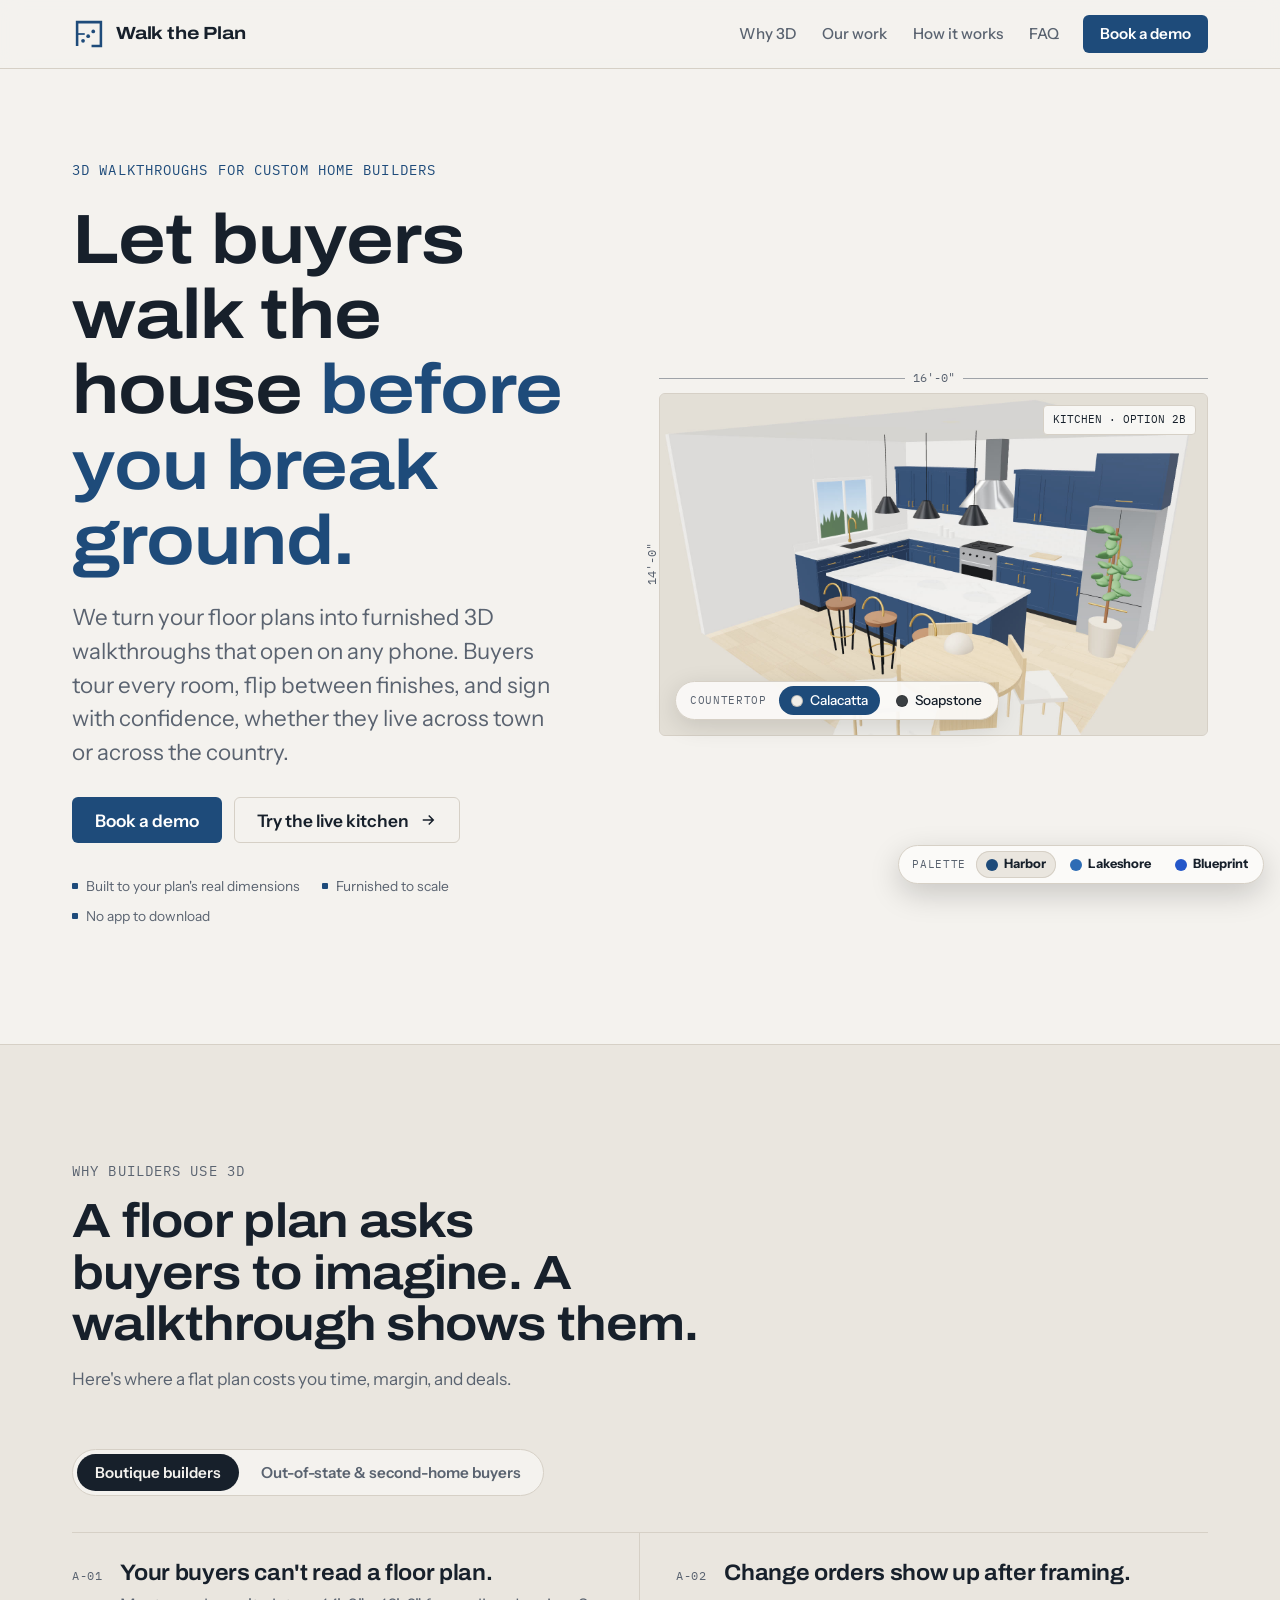
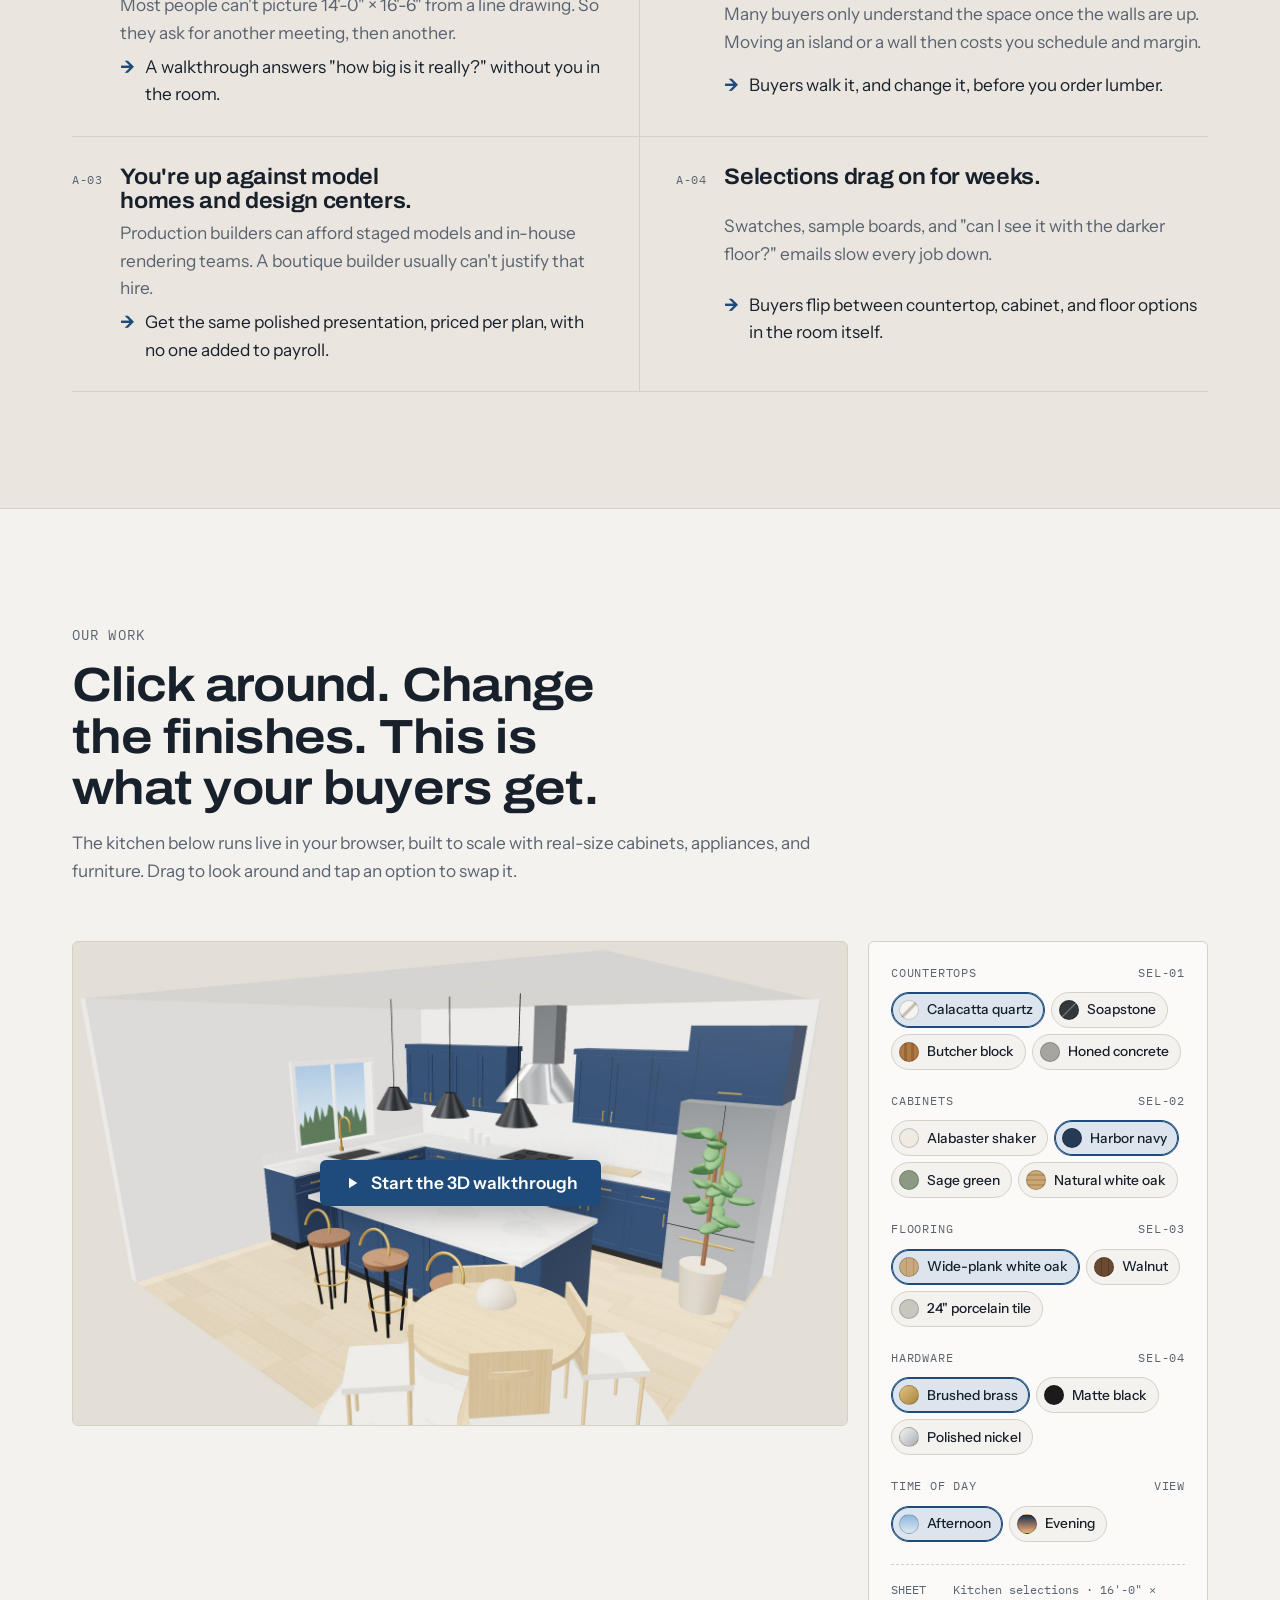
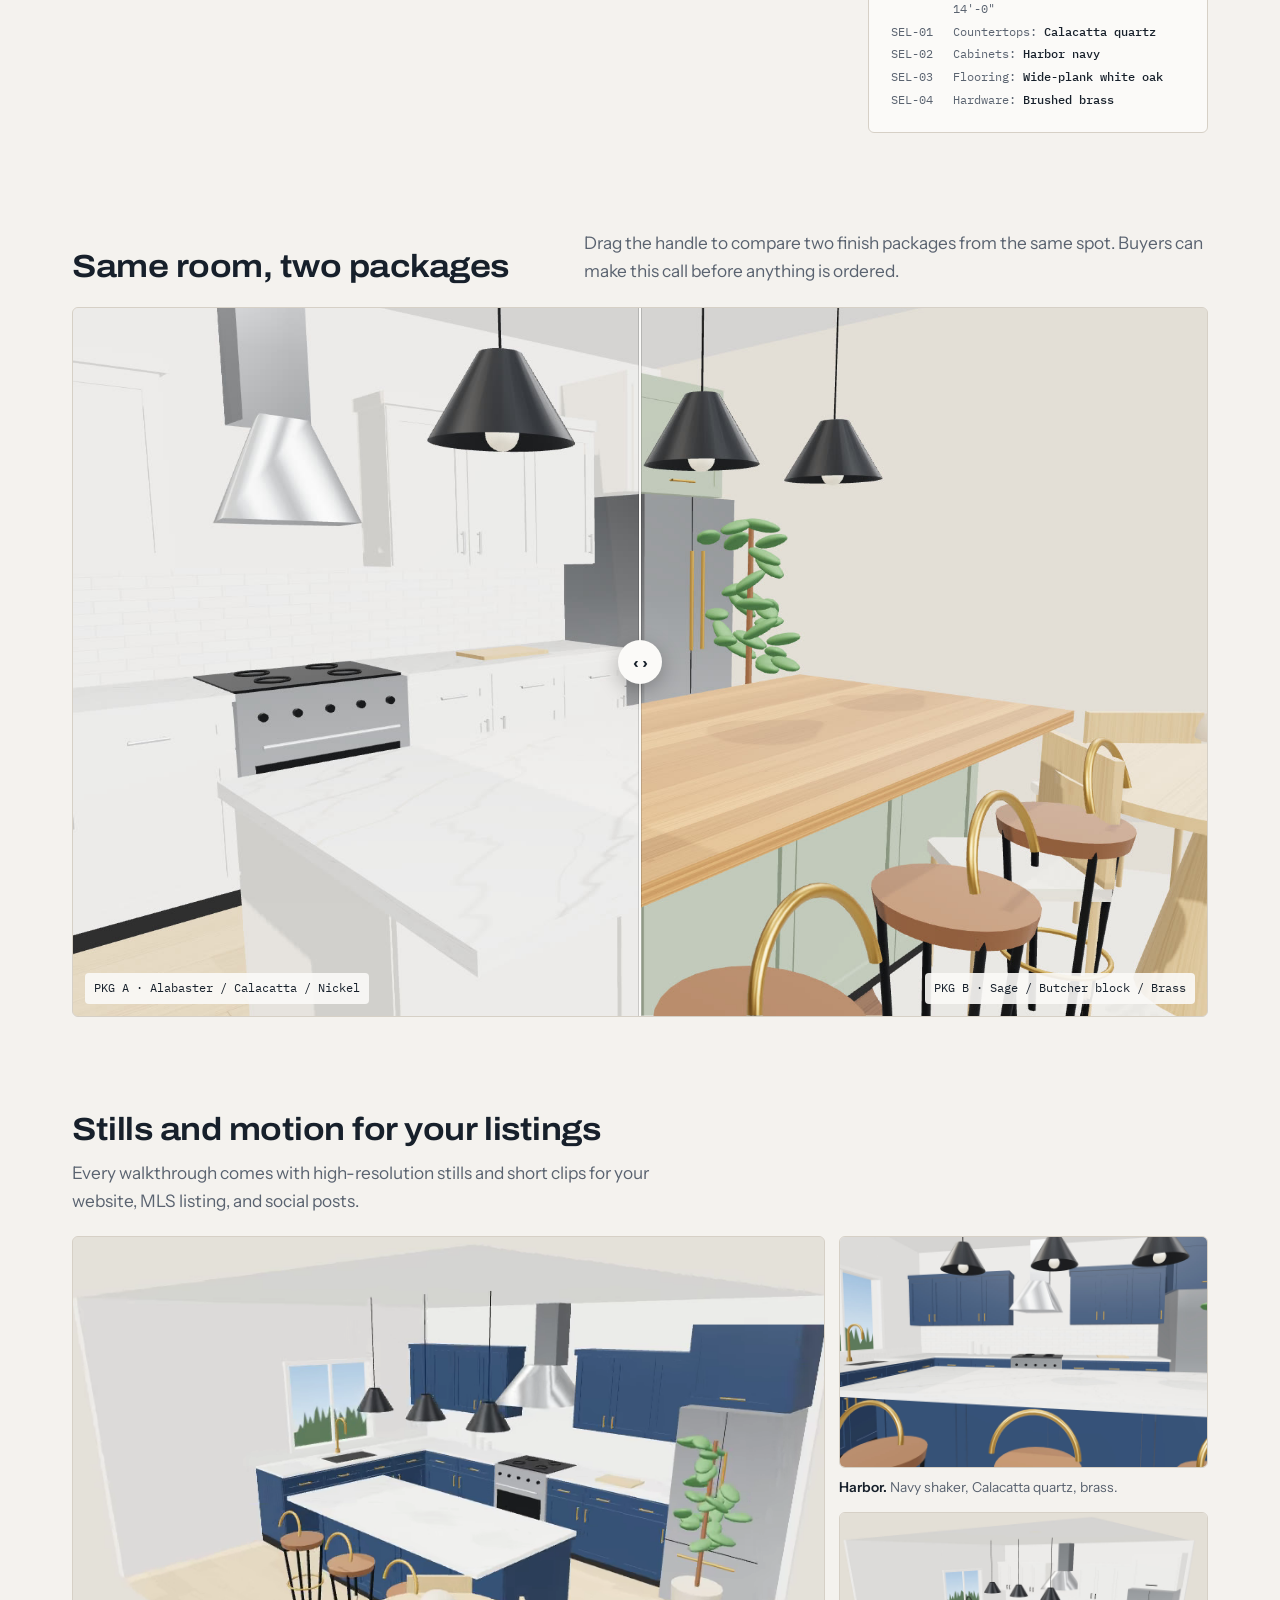
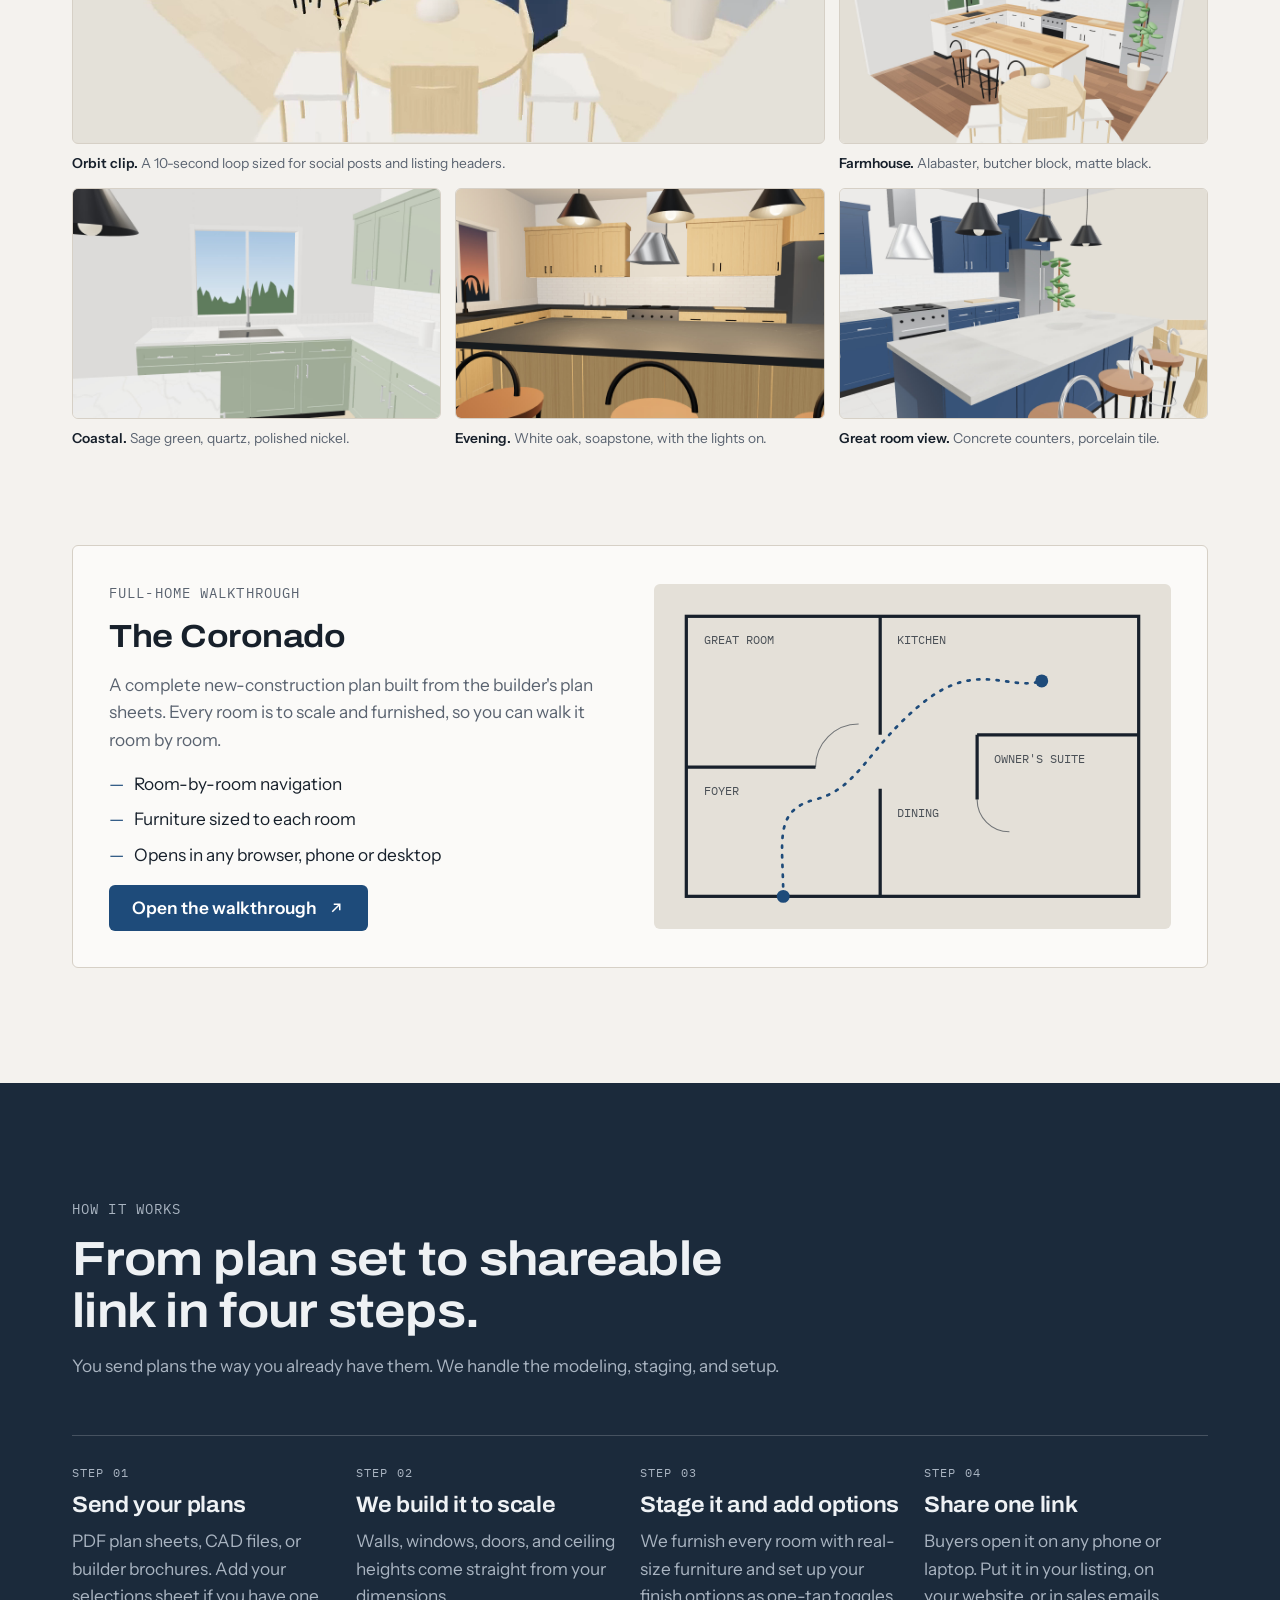
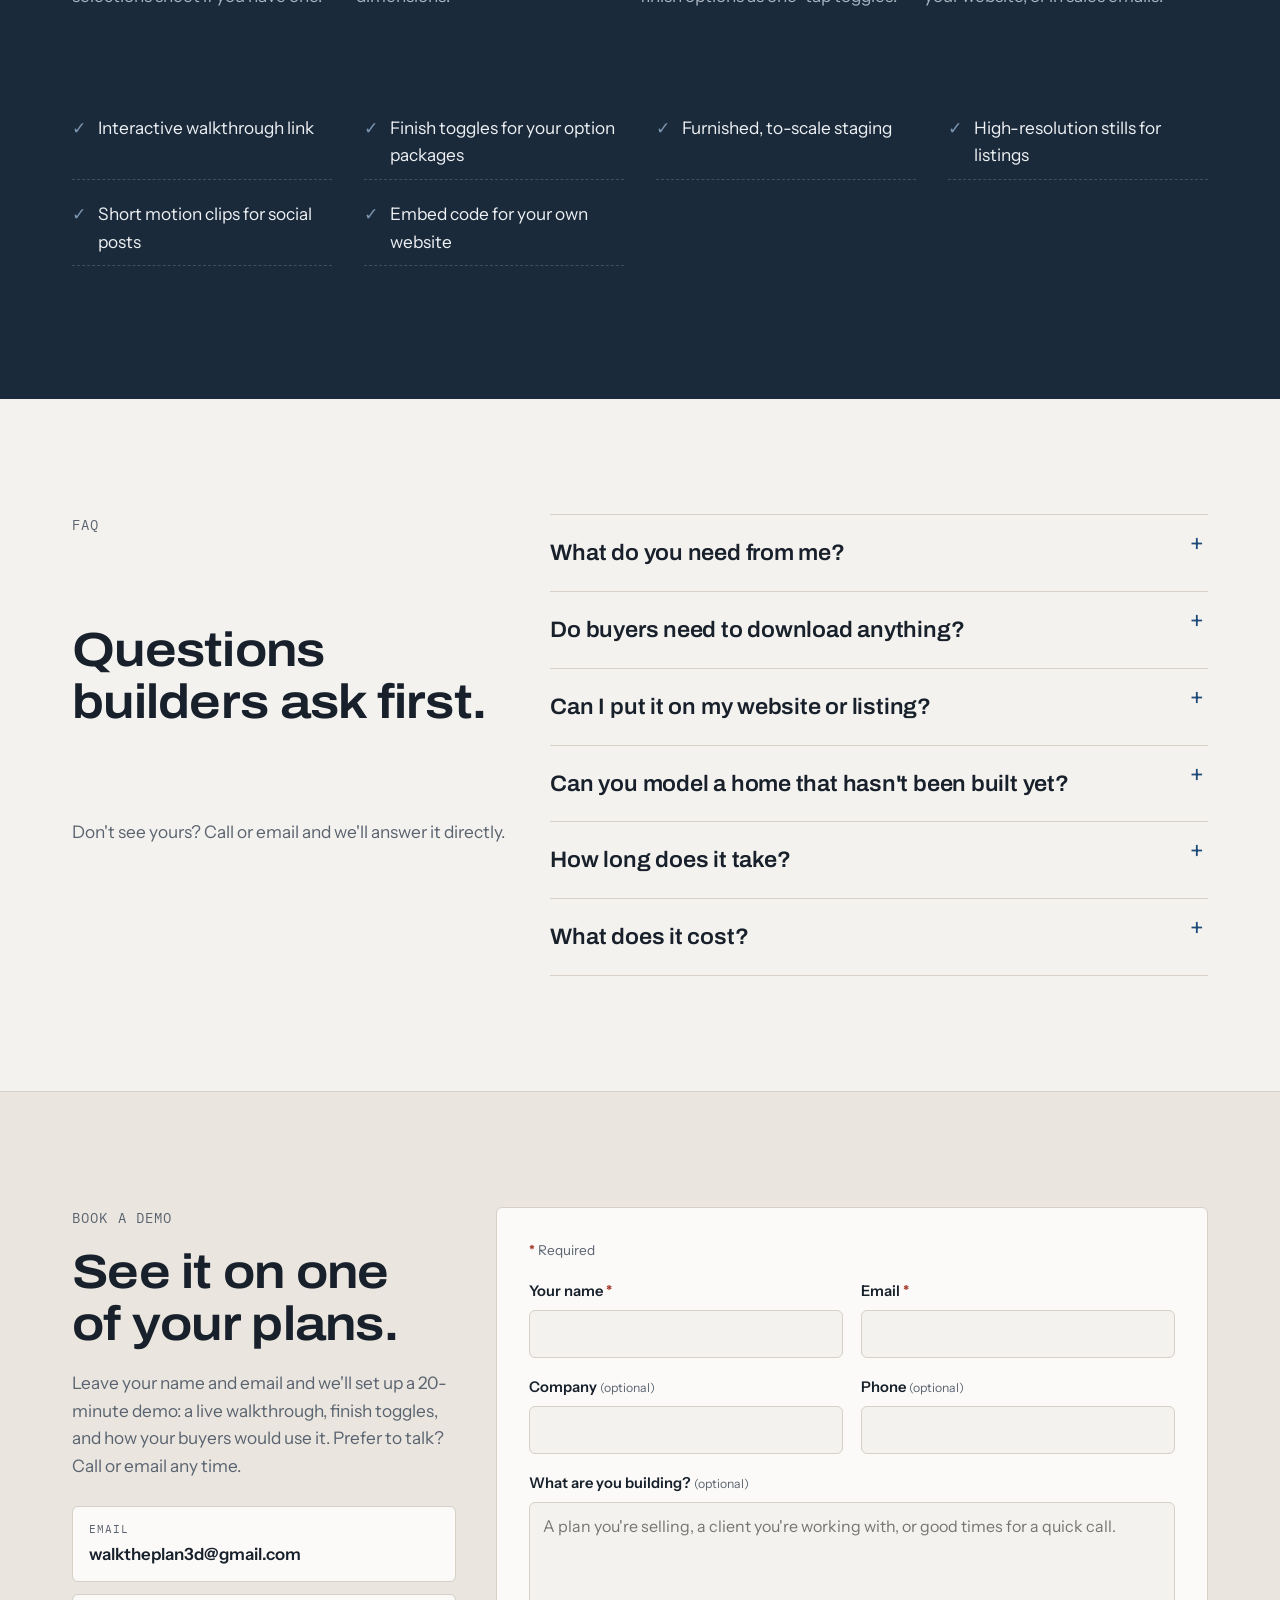
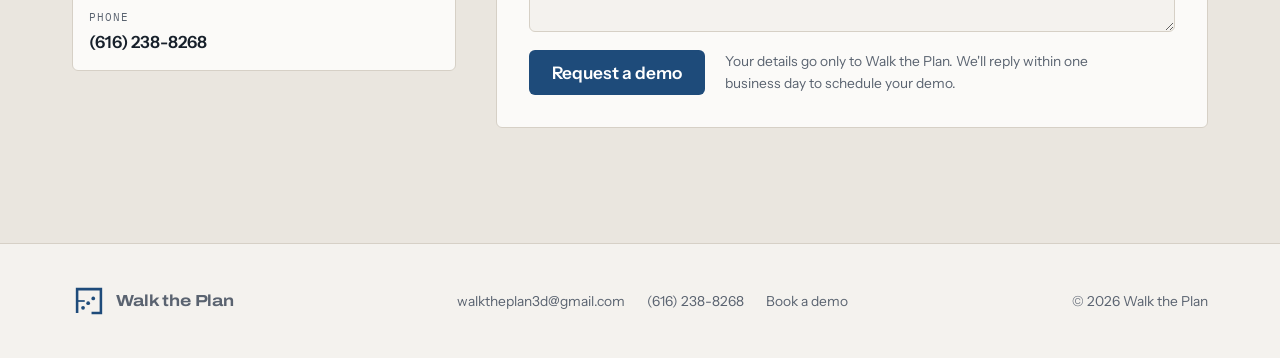
==== index.html @ d88e759b "Simplify demo form and explain activation errors Only name and email are required now, marked with a" ====
<!doctype html><html><head><meta charset=utf8><meta name=viewport content="width=device-width,initial-scale=1,viewport-fit=cover"><style>:root{color-scheme:light;box-sizing:border-box;padding-top:env(safe-area-inset-top,0px);padding-bottom:env(safe-area-inset-bottom,0px)}html{scroll-padding-top:env(safe-area-inset-top,0px)}body{margin:0;padding:0;font:14px -apple-system,BlinkMacSystemFont,sans-serif;background:#fff;color:#000}img{max-width:100%}[hidden]:not([hidden=until-found i]){display:none!important}</style></head><body>
<title>Walk the Plan</title>
<meta name="claude:viewport-fit-sides" content="cover">
<meta name="description" content="Walk the Plan builds furnished, interactive 3D walkthroughs from your floor plans, so buyers can tour the home and try finish options before you break ground.">
<meta property="og:title" content="Walk the Plan: 3D walkthroughs for custom home builders">
<meta property="og:description" content="Furnished, interactive 3D walkthroughs built from your plans. Buyers tour every room and flip between finishes from any phone.">
<meta property="og:image" content="img/hero-calacatta.jpg">
<link rel="icon" href="data:image/svg+xml,%3Csvg xmlns='http://www.w3.org/2000/svg' viewBox='0 0 40 40'%3E%3Crect width='40' height='40' rx='8' fill='%231e4b7a'/%3E%3Cpath d='M9 31V9h22v22H22' fill='none' stroke='white' stroke-width='3'/%3E%3Ccircle cx='15' cy='25' r='2' fill='white'/%3E%3Ccircle cx='21' cy='19' r='2' fill='white'/%3E%3C/svg%3E">
<link rel="preconnect" href="https://fonts.googleapis.com">
<link rel="preconnect" href="https://fonts.gstatic.com" crossorigin>
<link rel="stylesheet" href="https://fonts.googleapis.com/css2?family=Archivo:wdth,wght@62..125,400..800&family=IBM+Plex+Mono:wght@400;500&family=Instrument+Sans:wght@400;500;600&display=swap">
<link rel="stylesheet" href="styles.css">
<script type="importmap">{ "imports": { "three": "./vendor/three.module.min.js" } }</script>

<header class="site-header">
  <div class="wrap">
    <a class="brand" href="#top" aria-label="Walk the Plan home">
      <svg viewBox="0 0 40 40" aria-hidden="true"><path d="M6 34V6h28v28H23" fill="none" stroke="currentColor" stroke-width="3"/><path d="M6 20h9" stroke="currentColor" stroke-width="2"/><circle cx="13" cy="28" r="2.2" fill="currentColor"/><circle cx="19" cy="22.5" r="2.2" fill="currentColor"/><circle cx="25" cy="17" r="2.2" fill="currentColor"/></svg>
      <span>Walk the Plan</span>
    </a>
    <nav class="nav" aria-label="Main">
      <a href="#why">Why 3D</a>
      <a href="#work">Our work</a>
      <a href="#process">How it works</a>
      <a href="#faq">FAQ</a>
    </nav>
    <a class="btn btn-primary" href="#demo">Book a demo</a>
  </div>
</header>

<main id="top">

  <!-- Hero -->
  <section class="hero">
    <div class="wrap">
      <div class="hero-copy">
        <p class="eyebrow">3D walkthroughs for custom home builders</p>
        <h1>Let buyers walk the house <em>before you break ground.</em></h1>
        <p class="lede">We turn your floor plans into furnished 3D walkthroughs that open on any phone. Buyers tour every room, flip between finishes, and sign with confidence, whether they live across town or across the country.</p>
        <div class="hero-ctas">
          <a class="btn btn-primary" href="#demo">Book a demo</a>
          <a class="btn btn-ghost" href="#work">Try the live kitchen
            <svg viewBox="0 0 24 24" aria-hidden="true"><path d="M5 12h14M13 6l6 6-6 6" fill="none" stroke="currentColor" stroke-width="2"/></svg>
          </a>
        </div>
        <ul class="hero-facts">
          <li>Built to your plan's real dimensions</li>
          <li>Furnished to scale</li>
          <li>No app to download</li>
        </ul>
      </div>

      <div class="sheet" aria-label="Kitchen render with countertop options">
        <div class="dim dim-x">16'-0"</div>
        <div class="dim dim-y">14'-0"</div>
        <div class="sheet-img">
          <img src="img/hero-calacatta.jpg" alt="3D kitchen with navy shaker cabinets, white Calacatta quartz counters and brass hardware" data-swap="calacatta" width="1600" height="1000">
          <img src="img/hero-soapstone.jpg" alt="The same kitchen with dark soapstone counters" data-swap="soapstone" data-hidden="true" width="1600" height="1000" loading="lazy">
        </div>
        <span class="sheet-tag">KITCHEN · OPTION 2B</span>
        <div class="swap" role="group" aria-label="Countertop">
          <span>Countertop</span>
          <button type="button" data-swap-btn="calacatta" aria-pressed="true"><i style="background:#f1eee8"></i>Calacatta</button>
          <button type="button" data-swap-btn="soapstone" aria-pressed="false"><i style="background:#3a3f42"></i>Soapstone</button>
        </div>
      </div>
    </div>
  </section>

  <!-- Pain points -->
  <section class="pain section" id="why">
    <div class="wrap">
      <div class="section-head">
        <p class="eyebrow">Why builders use 3D</p>
        <h2>A floor plan asks buyers to imagine. A walkthrough shows them.</h2>
        <p>Here's where a flat plan costs you time, margin, and deals.</p>
      </div>

      <div class="tabs" role="tablist" aria-label="Who you build for">
        <button type="button" role="tab" id="tab-boutique" aria-controls="panel-boutique" aria-selected="true">Boutique builders</button>
        <button type="button" role="tab" id="tab-remote" aria-controls="panel-remote" aria-selected="false" tabindex="-1">Out-of-state &amp; second-home buyers</button>
      </div>

      <div class="pain-grid" role="tabpanel" id="panel-boutique" aria-labelledby="tab-boutique">
        <article class="pain-item">
          <span class="tag">A-01</span>
          <h3>Your buyers can't read a floor plan.</h3>
          <p>Most people can't picture 14'-0" × 16'-6" from a line drawing. So they ask for another meeting, then another.</p>
          <p class="fix">A walkthrough answers "how big is it really?" without you in the room.</p>
        </article>
        <article class="pain-item">
          <span class="tag">A-02</span>
          <h3>Change orders show up after framing.</h3>
          <p>Many buyers only understand the space once the walls are up. Moving an island or a wall then costs you schedule and margin.</p>
          <p class="fix">Buyers walk it, and change it, before you order lumber.</p>
        </article>
        <article class="pain-item">
          <span class="tag">A-03</span>
          <h3>You're up against model homes and design centers.</h3>
          <p>Production builders can afford staged models and in-house rendering teams. A boutique builder usually can't justify that hire.</p>
          <p class="fix">Get the same polished presentation, priced per plan, with no one added to payroll.</p>
        </article>
        <article class="pain-item">
          <span class="tag">A-04</span>
          <h3>Selections drag on for weeks.</h3>
          <p>Swatches, sample boards, and "can I see it with the darker floor?" emails slow every job down.</p>
          <p class="fix">Buyers flip between countertop, cabinet, and floor options in the room itself.</p>
        </article>
      </div>

      <div class="pain-grid" role="tabpanel" id="panel-remote" aria-labelledby="tab-remote" hidden>
        <article class="pain-item">
          <span class="tag">B-01</span>
          <h3>Your buyer lives 900 miles away.</h3>
          <p>They can't drive past the lot on a Saturday or sit down with your designer.</p>
          <p class="fix">Send one link. They tour the home from their couch, on any device.</p>
        </article>
        <article class="pain-item">
          <span class="tag">B-02</span>
          <h3>Decisions happen over email and PDFs.</h3>
          <p>A product photo can't show how a dark counter reads next to navy cabinets in afternoon light.</p>
          <p class="fix">They see each combination in the actual room before they commit.</p>
        </article>
        <article class="pain-item">
          <span class="tag">B-03</span>
          <h3>Long-distance buyers hesitate to sign.</h3>
          <p>Signing for a house you've never stood in is a big ask, especially for a second home.</p>
          <p class="fix">A furnished walkthrough is the next best thing to standing in it.</p>
        </article>
        <article class="pain-item">
          <span class="tag">B-04</span>
          <h3>Every meeting is a screen share.</h3>
          <p>Talking someone through a plan over video is slow for both of you, and they forget half of it.</p>
          <p class="fix">They explore on their own time and come to the call with real questions.</p>
        </article>
      </div>
    </div>
  </section>

  <!-- Work -->
  <section class="section" id="work">
    <div class="wrap">
      <div class="section-head">
        <p class="eyebrow">Our work</p>
        <h2>Click around. Change the finishes. This is what your buyers get.</h2>
        <p>The kitchen below runs live in your browser, built to scale with real-size cabinets, appliances, and furniture. Drag to look around and tap an option to swap it.</p>
      </div>

      <div class="studio">
        <div class="stage" id="stage">
          <canvas id="kitchen" aria-label="Interactive 3D kitchen. Drag to orbit, scroll or pinch to zoom."></canvas>
          <div class="stage-poster" id="stage-poster" style="background-image:url('img/hero-calacatta.jpg')">
            <button class="btn btn-primary" type="button" id="stage-start">
              <svg viewBox="0 0 24 24" aria-hidden="true"><path d="M8 5l11 7-11 7z" fill="currentColor"/></svg>
              Start the 3D walkthrough
            </button>
          </div>
          <div class="views" id="views" hidden></div>
          <p class="hint" id="hint" hidden>Drag to look · Scroll or pinch to zoom · Right-drag to move</p>
        </div>

        <div class="panel" id="panel">
          <!-- option groups are rendered from js/main.js -->
          <div class="selsheet" id="selsheet" aria-live="polite"></div>
        </div>
      </div>

      <div class="subhead">
        <h3>Same room, two packages</h3>
        <p>Drag the handle to compare two finish packages from the same spot. Buyers can make this call before anything is ordered.</p>
      </div>
      <div class="compare" id="compare">
        <img src="img/compare-a.jpg" alt="Kitchen in Package A: alabaster shaker cabinets, Calacatta quartz, polished nickel, white oak floor" width="1600" height="1000" loading="lazy">
        <img class="after" src="img/compare-b.jpg" alt="Kitchen in Package B: sage cabinets, butcher block counters, brushed brass, walnut floor" width="1600" height="1000" loading="lazy">
        <div class="handle" aria-hidden="true"></div>
        <span class="label l">PKG A · Alabaster / Calacatta / Nickel</span>
        <span class="label r">PKG B · Sage / Butcher block / Brass</span>
        <input type="range" min="0" max="100" value="50" id="compare-range" aria-label="Compare Package A and Package B">
      </div>

      <div class="subhead">
        <h3>Stills and motion for your listings</h3>
        <p>Every walkthrough comes with high-resolution stills and short clips for your website, MLS listing, and social posts.</p>
      </div>
      <div class="gallery">
        <figure class="wide">
          <div class="clip">
            <video autoplay muted loop playsinline preload="metadata" poster="img/orbit-poster.jpg" aria-label="Looping orbit around the furnished kitchen">
              <source src="img/orbit.webm" type="video/webm">
              <source src="img/orbit.mp4" type="video/mp4">
            </video>
          </div>
          <figcaption><b>Orbit clip.</b> A 10-second loop sized for social posts and listing headers.</figcaption>
        </figure>
        <figure>
          <button type="button" data-full="img/still-harbor.jpg"><img src="img/still-harbor.jpg" alt="Seated view at the island with navy cabinets and quartz counters" width="1600" height="1000" loading="lazy"></button>
          <figcaption><b>Harbor.</b> Navy shaker, Calacatta quartz, brass.</figcaption>
        </figure>
        <figure>
          <button type="button" data-full="img/still-farmhouse.jpg"><img src="img/still-farmhouse.jpg" alt="Kitchen with white cabinets, butcher block counters and matte black hardware" width="1600" height="1000" loading="lazy"></button>
          <figcaption><b>Farmhouse.</b> Alabaster, butcher block, matte black.</figcaption>
        </figure>
        <figure>
          <button type="button" data-full="img/still-coastal.jpg"><img src="img/still-coastal.jpg" alt="Sink view with sage cabinets and polished nickel faucet" width="1600" height="1000" loading="lazy"></button>
          <figcaption><b>Coastal.</b> Sage green, quartz, polished nickel.</figcaption>
        </figure>
        <figure>
          <button type="button" data-full="img/still-evening.jpg"><img src="img/still-evening.jpg" alt="Kitchen in the evening with pendants and under-cabinet lights on" width="1600" height="1000" loading="lazy"></button>
          <figcaption><b>Evening.</b> White oak, soapstone, with the lights on.</figcaption>
        </figure>
        <figure>
          <button type="button" data-full="img/still-dining.jpg"><img src="img/still-dining.jpg" alt="Great room view toward the island and refrigerator wall" width="1600" height="1000" loading="lazy"></button>
          <figcaption><b>Great room view.</b> Concrete counters, porcelain tile.</figcaption>
        </figure>
      </div>

      <article class="feature">
        <div class="feature-copy">
          <p class="eyebrow">Full-home walkthrough</p>
          <h3>The Coronado</h3>
          <p>A complete new-construction plan built from the builder's plan sheets. Every room is to scale and furnished, so you can walk it room by room.</p>
          <ul>
            <li>Room-by-room navigation</li>
            <li>Furniture sized to each room</li>
            <li>Opens in any browser, phone or desktop</li>
          </ul>
          <div><a class="btn btn-primary" href="https://coronado-yorkshire.vercel.app" target="_blank" rel="noopener">Open the walkthrough
            <svg viewBox="0 0 24 24" aria-hidden="true"><path d="M7 17L17 7M9 7h8v8" fill="none" stroke="currentColor" stroke-width="2"/></svg></a></div>
        </div>
        <svg class="plan-art" viewBox="0 0 480 320" role="img" aria-label="Simplified floor plan with a dotted walking path from the entry through the great room to the kitchen">
          <rect class="room" x="30" y="30" width="420" height="260"/>
          <path class="room" d="M210 30v110M30 170h120M210 190v100M300 140h150M300 140v60"/>
          <path class="thin" d="M150 170a40 40 0 0 1 40 -40M300 200a30 30 0 0 0 30 30"/>
          <text class="lbl" x="46" y="56">GREAT ROOM</text>
          <text class="lbl" x="226" y="56">KITCHEN</text>
          <text class="lbl" x="316" y="166">OWNER'S SUITE</text>
          <text class="lbl" x="46" y="196">FOYER</text>
          <text class="lbl" x="226" y="216">DINING</text>
          <path class="path" d="M120 290 C120 240 110 210 150 200 S200 150 250 110 S330 100 360 90"/>
          <circle class="step" cx="120" cy="290" r="6"/>
          <circle class="step" cx="360" cy="90" r="6"/>
        </svg>
      </article>
    </div>
  </section>

  <!-- Process -->
  <section class="band section" id="process">
    <div class="wrap">
      <div class="section-head">
        <p class="eyebrow">How it works</p>
        <h2>From plan set to shareable link in four steps.</h2>
        <p>You send plans the way you already have them. We handle the modeling, staging, and setup.</p>
      </div>
      <ol class="steps">
        <li>
          <h3>Send your plans</h3>
          <p>PDF plan sheets, CAD files, or builder brochures. Add your selections sheet if you have one.</p>
        </li>
        <li>
          <h3>We build it to scale</h3>
          <p>Walls, windows, doors, and ceiling heights come straight from your dimensions.</p>
        </li>
        <li>
          <h3>Stage it and add options</h3>
          <p>We furnish every room with real-size furniture and set up your finish options as one-tap toggles.</p>
        </li>
        <li>
          <h3>Share one link</h3>
          <p>Buyers open it on any phone or laptop. Put it in your listing, on your website, or in sales emails.</p>
        </li>
      </ol>
      <ul class="included" aria-label="What's included">
        <li>Interactive walkthrough link</li>
        <li>Finish toggles for your option packages</li>
        <li>Furnished, to-scale staging</li>
        <li>High-resolution stills for listings</li>
        <li>Short motion clips for social posts</li>
        <li>Embed code for your own website</li>
      </ul>
    </div>
  </section>

  <!-- FAQ -->
  <section class="section faq" id="faq">
    <div class="wrap faq-grid">
      <div class="section-head">
        <p class="eyebrow">FAQ</p>
        <h2>Questions builders ask first.</h2>
        <p>Don't see yours? Call or email and we'll answer it directly.</p>
      </div>
      <div>
        <details>
          <summary>What do you need from me?</summary>
          <p>Your floor plans and elevations, as PDF or CAD. If you offer finish packages, send the selections sheet too and we'll set those up as toggles.</p>
        </details>
        <details>
          <summary>Do buyers need to download anything?</summary>
          <p>No. The walkthrough opens in a web browser on a phone, tablet, or computer. Buyers tap a link and start walking.</p>
        </details>
        <details>
          <summary>Can I put it on my website or listing?</summary>
          <p>Yes. You get a link you can share anywhere, plus embed code to place the walkthrough directly on your own site.</p>
        </details>
        <details>
          <summary>Can you model a home that hasn't been built yet?</summary>
          <p>Yes, that's what it's for. If you have a plan set, we can build the walkthrough.</p>
        </details>
        <details>
          <summary>How long does it take?</summary>
          <p>It depends on the size of the plan, how many rooms you want furnished, and how many finish options you offer. We'll give you a delivery date once we've seen your plan.</p>
        </details>
        <details>
          <summary>What does it cost?</summary>
          <p>Pricing depends on square footage, furnishing, and the number of finish options. Book a demo and we'll walk you through a sample home, then price your plan.</p>
        </details>
      </div>
    </div>
  </section>

  <!-- Demo request -->
  <section class="quote section" id="demo">
    <div class="wrap quote-grid">
      <div class="contact">
        <p class="eyebrow">Book a demo</p>
        <h2>See it on one of your plans.</h2>
        <p>Leave your name and email and we'll set up a 20-minute demo: a live walkthrough, finish toggles, and how your buyers would use it. Prefer to talk? Call or email any time.</p>
        <div class="contact-lines">
          <div class="contact-line"><span>Email</span><a href="mailto:walktheplan3d@gmail.com">walktheplan3d@gmail.com</a></div>
          <div class="contact-line"><span>Phone</span><a href="tel:+16162388268">(616) 238-8268</a></div>
        </div>
      </div>

      <form class="qform" id="quote-form" novalidate>
        <p class="req-note full"><span class="req" aria-hidden="true">*</span> Required</p>
        <div class="field">
          <label for="f-name">Your name <span class="req" aria-hidden="true">*</span></label>
          <input id="f-name" name="name" autocomplete="name" required>
        </div>
        <div class="field">
          <label for="f-email">Email <span class="req" aria-hidden="true">*</span></label>
          <input id="f-email" name="email" type="email" autocomplete="email" required>
        </div>
        <div class="field">
          <label for="f-company">Company <small>(optional)</small></label>
          <input id="f-company" name="company" autocomplete="organization">
        </div>
        <div class="field">
          <label for="f-phone">Phone <small>(optional)</small></label>
          <input id="f-phone" name="phone" type="tel" autocomplete="tel">
        </div>
        <div class="field full">
          <label for="f-message">What are you building? <small>(optional)</small></label>
          <textarea id="f-message" name="message" placeholder="A plan you're selling, a client you're working with, or good times for a quick call."></textarea>
        </div>
        <div class="hp" aria-hidden="true">
          <label for="f-hp">Leave this empty</label>
          <input id="f-hp" name="_honey" tabindex="-1" autocomplete="off">
        </div>
        <div class="status" id="form-status" role="status" hidden></div>
        <div class="form-foot">
          <button class="btn btn-primary" type="submit" id="f-submit">Request a demo</button>
          <p>Your details go only to Walk the Plan. We'll reply within one business day to schedule your demo.</p>
        </div>
      </form>
    </div>
  </section>
</main>

<footer class="site-footer">
  <div class="wrap">
    <a class="brand" href="#top">
      <svg viewBox="0 0 40 40" aria-hidden="true"><path d="M6 34V6h28v28H23" fill="none" stroke="currentColor" stroke-width="3"/><path d="M6 20h9" stroke="currentColor" stroke-width="2"/><circle cx="13" cy="28" r="2.2" fill="currentColor"/><circle cx="19" cy="22.5" r="2.2" fill="currentColor"/><circle cx="25" cy="17" r="2.2" fill="currentColor"/></svg>
      <span>Walk the Plan</span>
    </a>
    <nav aria-label="Footer">
      <a href="mailto:walktheplan3d@gmail.com">walktheplan3d@gmail.com</a>
      <a href="tel:+16162388268">(616) 238-8268</a>
      <a href="#demo">Book a demo</a>
    </nav>
    <p>© <span id="year">2026</span> Walk the Plan</p>
  </div>
</footer>

<dialog class="lightbox" id="lightbox">
  <form method="dialog"><button aria-label="Close">×</button></form>
  <img alt="">
</dialog>

<!-- Palette preview: lets you compare color directions. Delete this block (and the .palette CSS) once you pick one. -->
<div class="palette" id="palette" role="group" aria-label="Color palette preview">
  <span>Palette</span>
  <button type="button" data-palette="harbor"><i style="background:#1e4b7a"></i><b>Harbor</b></button>
  <button type="button" data-palette="lakeshore"><i style="background:#2d6cb5"></i><b>Lakeshore</b></button>
  <button type="button" data-palette="blueprint"><i style="background:#2456c9"></i><b>Blueprint</b></button>
</div>

<script type="module" src="js/main.js"></script>

</body></html>
---- styles.css ----
/* Walk the Plan
   Layout: architectural sheet. Wide, quiet neutral pages with one blue accent,
   mono dimension strings and plan callouts as the recurring detail, and one dark
   "drawing set" band for the process. Three candidate palettes share one token
   set: harbor (default), lakeshore, blueprint. */

:root {
  --bg: #f4f2ee;
  --surface: #eae6df;
  --raised: #fbfaf8;
  --ink: #17202b;
  --muted: #5a6370;
  --line: #d6d0c6;
  --accent: #1e4b7a;
  --accent-ink: #ffffff;
  --accent-soft: #dce5ee;
  --band: #1b2a3b;
  --band-ink: #eef1f4;
  --band-muted: #a9b4c1;
  --scene: #e4e0d8;
  --ok: #2f6b45;
  --err: #a33a2b;

  --display: "Archivo", "Helvetica Neue", Arial, sans-serif;
  --body: "Instrument Sans", "Segoe UI", system-ui, sans-serif;
  --mono: "IBM Plex Mono", ui-monospace, "SFMono-Regular", Menlo, monospace;

  --step--1: clamp(0.8rem, 0.78rem + 0.1vw, 0.86rem);
  --step-0: clamp(1rem, 0.96rem + 0.2vw, 1.08rem);
  --step-1: clamp(1.2rem, 1.1rem + 0.45vw, 1.4rem);
  --step-2: clamp(1.5rem, 1.3rem + 0.9vw, 2rem);
  --step-3: clamp(2rem, 1.6rem + 1.8vw, 3rem);
  --step-4: clamp(2.5rem, 1.8rem + 3.2vw, 4.4rem);

  --radius: 6px;
  --wrap: 1200px;
}

:root[data-palette="lakeshore"] {
  --bg: #f1f4f5;
  --surface: #e3e9ec;
  --raised: #fafcfc;
  --ink: #102029;
  --muted: #52626b;
  --line: #cdd7db;
  --accent: #2d6cb5;
  --accent-ink: #ffffff;
  --accent-soft: #d9e6f4;
  --band: #16303f;
  --band-ink: #edf3f6;
  --band-muted: #a6bac5;
  --scene: #dfe5e8;
}

:root[data-palette="blueprint"] {
  --bg: #fbfaf7;
  --surface: #efede6;
  --raised: #ffffff;
  --ink: #0d1b2e;
  --muted: #4f5b6b;
  --line: #dad6cc;
  --accent: #2456c9;
  --accent-ink: #ffffff;
  --accent-soft: #dee6f8;
  --band: #0f2340;
  --band-ink: #eef2fa;
  --band-muted: #9fb0cf;
  --scene: #ebe8e0;
}

@media (prefers-color-scheme: dark) {
  :root:not([data-theme="light"]) {
    --bg: #121820; --surface: #1a222c; --raised: #1f2833; --ink: #ece8e1; --muted: #a3acb7;
    --line: #2d3742; --accent: #86afdb; --accent-ink: #0e1620; --accent-soft: #1f3247;
    --band: #0b1118; --band-ink: #ece8e1; --band-muted: #95a1ae; --scene: #1c242e;
    --ok: #7fc596; --err: #f09a8b;
    color-scheme: dark;
  }
  :root[data-palette="lakeshore"]:not([data-theme="light"]) {
    --bg: #0f171c; --surface: #172229; --raised: #1c2930; --ink: #e6eef1; --muted: #9fb0b8;
    --line: #26343c; --accent: #72a7e8; --accent-ink: #0b141a; --accent-soft: #1a2e44;
    --band: #0a1216; --band-ink: #e6eef1; --band-muted: #93a6b0; --scene: #18232a;
  }
  :root[data-palette="blueprint"]:not([data-theme="light"]) {
    --bg: #0b1424; --surface: #122036; --raised: #172741; --ink: #eef1f6; --muted: #a0abbd;
    --line: #22324c; --accent: #85a5f2; --accent-ink: #0a1222; --accent-soft: #1a2b4f;
    --band: #060d1a; --band-ink: #eef1f6; --band-muted: #93a1ba; --scene: #13213a;
  }
}

:root[data-theme="dark"] {
  --bg: #121820; --surface: #1a222c; --raised: #1f2833; --ink: #ece8e1; --muted: #a3acb7;
  --line: #2d3742; --accent: #86afdb; --accent-ink: #0e1620; --accent-soft: #1f3247;
  --band: #0b1118; --band-ink: #ece8e1; --band-muted: #95a1ae; --scene: #1c242e;
  --ok: #7fc596; --err: #f09a8b;
  color-scheme: dark;
}
:root[data-theme="dark"][data-palette="lakeshore"] {
  --bg: #0f171c; --surface: #172229; --raised: #1c2930; --ink: #e6eef1; --muted: #9fb0b8;
  --line: #26343c; --accent: #72a7e8; --accent-ink: #0b141a; --accent-soft: #1a2e44;
  --band: #0a1216; --band-ink: #e6eef1; --band-muted: #93a6b0; --scene: #18232a;
}
:root[data-theme="dark"][data-palette="blueprint"] {
  --bg: #0b1424; --surface: #122036; --raised: #172741; --ink: #eef1f6; --muted: #a0abbd;
  --line: #22324c; --accent: #85a5f2; --accent-ink: #0a1222; --accent-soft: #1a2b4f;
  --band: #060d1a; --band-ink: #eef1f6; --band-muted: #93a1ba; --scene: #13213a;
}

/* ---------- base ---------- */

*,
*::before,
*::after { box-sizing: border-box; }

html { scroll-behavior: smooth; scroll-padding-top: 84px; }
@media (prefers-reduced-motion: reduce) { html { scroll-behavior: auto; } }

body {
  margin: 0;
  background: var(--bg);
  color: var(--ink);
  font-family: var(--body);
  font-size: var(--step-0);
  line-height: 1.6;
  -webkit-font-smoothing: antialiased;
}

body::before {
  content: "";
  position: fixed;
  inset: 0 0 auto;
  height: env(safe-area-inset-top, 0px);
  z-index: 60;
  background: var(--bg);
}

img, video { max-width: 100%; display: block; }

h1, h2, h3 {
  font-family: var(--display);
  font-stretch: 112%;
  font-weight: 650;
  line-height: 1.08;
  letter-spacing: -0.015em;
  text-wrap: balance;
  margin: 0;
}

p { margin: 0; }

a { color: var(--accent); text-underline-offset: 3px; }

:focus-visible { outline: 2px solid var(--accent); outline-offset: 3px; border-radius: 2px; }

.wrap {
  width: 100%;
  max-width: var(--wrap);
  margin-inline: auto;
  padding-left: max(16px, env(safe-area-inset-left, 0px));
  padding-right: max(16px, env(safe-area-inset-right, 0px));
}
@media (min-width: 720px) {
  .wrap {
    padding-left: max(32px, env(safe-area-inset-left, 0px));
    padding-right: max(32px, env(safe-area-inset-right, 0px));
  }
}

.eyebrow {
  font-family: var(--mono);
  font-size: var(--step--1);
  letter-spacing: 0.08em;
  text-transform: uppercase;
  color: var(--accent);
}

.lede { color: var(--muted); font-size: var(--step-1); line-height: 1.5; max-width: 60ch; }

.section { padding-block: clamp(64px, 9vw, 120px); }
.section-head { display: grid; gap: 14px; max-width: 760px; margin-bottom: clamp(32px, 5vw, 56px); }
.section-head h2 { font-size: var(--step-3); }
.section-head p { color: var(--muted); max-width: 62ch; }

/* ---------- buttons ---------- */

.btn {
  display: inline-flex;
  align-items: center;
  gap: 10px;
  padding: 13px 22px;
  border-radius: var(--radius);
  border: 1px solid transparent;
  font: 600 var(--step-0) / 1 var(--body);
  text-decoration: none;
  cursor: pointer;
  transition: background-color 0.15s, color 0.15s, border-color 0.15s, transform 0.15s;
}
.btn:active { transform: translateY(1px); }
.btn-primary { background: var(--accent); color: var(--accent-ink); }
.btn-primary:hover { background: color-mix(in srgb, var(--accent) 86%, var(--ink)); }
.btn-ghost { border-color: var(--line); color: var(--ink); background: transparent; }
.btn-ghost:hover { border-color: var(--ink); }
.btn svg { width: 18px; height: 18px; flex: none; }

/* ---------- header ---------- */

.site-header {
  position: sticky;
  top: env(safe-area-inset-top, 0px);
  z-index: 50;
  background: color-mix(in srgb, var(--bg) 92%, transparent);
  backdrop-filter: blur(10px);
  border-bottom: 1px solid var(--line);
}
.site-header .wrap { display: flex; align-items: center; gap: 24px; min-height: 68px; }
.brand { display: inline-flex; align-items: center; gap: 10px; text-decoration: none; color: var(--ink); }
.brand svg { width: 34px; height: 34px; color: var(--accent); flex: none; }
.brand span { font-family: var(--display); font-stretch: 118%; font-weight: 700; font-size: 1.1rem; letter-spacing: -0.01em; white-space: nowrap; }
.nav { display: flex; gap: 26px; margin-left: auto; }
.nav a { color: var(--muted); text-decoration: none; font-weight: 500; font-size: 0.95rem; }
.nav a:hover { color: var(--ink); }
.site-header .btn { padding: 10px 16px; font-size: 0.95rem; }
@media (max-width: 860px) {
  .nav { display: none; }
  .site-header .btn { margin-left: auto; }
}

/* ---------- hero ---------- */

.hero { padding-block: clamp(40px, 7vw, 96px) clamp(56px, 8vw, 104px); }
.hero .wrap { display: grid; gap: clamp(36px, 5vw, 64px); align-items: center; }
@media (min-width: 980px) { .hero .wrap { grid-template-columns: 0.92fr 1.08fr; } }
.hero-copy { display: grid; gap: 22px; min-width: 0; }
.hero h1 { font-size: var(--step-4); font-stretch: 116%; }
.hero h1 em { font-style: normal; color: var(--accent); }
.hero-ctas { display: flex; flex-wrap: wrap; gap: 12px; margin-top: 6px; }
.hero-facts { display: flex; flex-wrap: wrap; gap: 8px 22px; margin-top: 10px; padding: 0; list-style: none; color: var(--muted); font-size: var(--step--1); }
.hero-facts li { display: inline-flex; align-items: center; gap: 8px; }
.hero-facts li::before { content: ""; width: 6px; height: 6px; background: var(--accent); border-radius: 1px; }

/* plan sheet frame around the hero render */
.sheet { position: relative; min-width: 0; padding: 30px 0 0 30px; }
.sheet-img { position: relative; aspect-ratio: 16 / 10; max-width: 100%; border-radius: var(--radius); overflow: hidden; background: var(--scene); border: 1px solid var(--line); }
.sheet-img img { position: absolute; inset: 0; width: 100%; height: 100%; object-fit: cover; transition: opacity 0.6s ease; }
.sheet-img img[data-hidden="true"] { opacity: 0; }
.dim { position: absolute; font-family: var(--mono); font-size: 0.72rem; color: var(--muted); display: flex; align-items: center; gap: 8px; }
.dim::before, .dim::after { content: ""; flex: 1; height: 1px; background: currentColor; opacity: 0.55; }
.dim-x { top: 6px; left: 30px; right: 0; }
.sheet .dim-y { position: absolute; top: 30px; bottom: 0; left: 6px; width: auto; transform: none; flex-direction: column; writing-mode: vertical-rl; rotate: 180deg; }
.sheet .dim-y::before, .sheet .dim-y::after { width: 1px; height: auto; flex: 1; }

.swap {
  position: absolute;
  left: 46px;
  bottom: 16px;
  display: flex;
  gap: 4px;
  padding: 4px;
  border-radius: 999px;
  background: color-mix(in srgb, var(--raised) 92%, transparent);
  border: 1px solid var(--line);
  box-shadow: 0 6px 24px rgb(0 0 0 / 0.12);
}
.swap span { align-self: center; padding: 0 8px 0 10px; font-family: var(--mono); font-size: 0.7rem; letter-spacing: 0.06em; text-transform: uppercase; color: var(--muted); }
.swap button {
  border: 0; background: transparent; color: var(--ink); font: 500 0.85rem/1 var(--body);
  padding: 8px 12px; border-radius: 999px; cursor: pointer; display: inline-flex; align-items: center; gap: 7px;
}
.swap button i { width: 12px; height: 12px; border-radius: 50%; border: 1px solid rgb(0 0 0 / 0.2); }
.swap button[aria-pressed="true"] { background: var(--accent); color: var(--accent-ink); }
.sheet-tag { position: absolute; right: 12px; top: 42px; font-family: var(--mono); font-size: 0.7rem; padding: 5px 9px; border-radius: 4px; background: color-mix(in srgb, var(--raised) 90%, transparent); color: var(--ink); border: 1px solid var(--line); }
@media (max-width: 520px) {
  .sheet { padding: 24px 0 0 0; }
  .sheet .dim-y { display: none; }
  .dim-x { left: 0; }
  .swap { left: 10px; bottom: 10px; }
  .swap span { display: none; }
  .sheet-tag { top: 34px; }
}

/* ---------- pain points ---------- */

.pain { background: var(--surface); border-block: 1px solid var(--line); }
.tabs { display: inline-flex; gap: 4px; padding: 4px; border: 1px solid var(--line); border-radius: 999px; background: var(--bg); margin-bottom: 36px; flex-wrap: wrap; }
.tabs button { border: 0; background: transparent; color: var(--muted); font: 600 0.95rem/1 var(--body); padding: 11px 18px; border-radius: 999px; cursor: pointer; }
.tabs button[aria-selected="true"] { background: var(--ink); color: var(--bg); }
.pain-grid { display: grid; gap: 0; grid-template-columns: 1fr; border-top: 1px solid var(--line); }
@media (min-width: 820px) { .pain-grid { grid-template-columns: 1fr 1fr; } }
.pain-item { display: grid; grid-template-columns: auto 1fr; gap: 6px 18px; padding: 28px 0; border-bottom: 1px solid var(--line); }
@media (min-width: 820px) {
  .pain-item:nth-child(odd) { padding-right: 36px; border-right: 1px solid var(--line); }
  .pain-item:nth-child(even) { padding-left: 36px; }
}
.pain-item .tag { grid-row: span 3; font-family: var(--mono); font-size: 0.72rem; color: var(--muted); padding-top: 6px; letter-spacing: 0.05em; }
.pain-item h3 { font-size: var(--step-1); font-stretch: 105%; }
.pain-item p { color: var(--muted); max-width: 52ch; }
.pain-item .fix { color: var(--ink); display: flex; gap: 10px; align-items: baseline; }
.pain-item .fix::before { content: "→"; color: var(--accent); font-weight: 700; }

/* ---------- work ---------- */

.studio { display: grid; gap: 20px; margin-bottom: clamp(56px, 8vw, 96px); }
@media (min-width: 1000px) { .studio { grid-template-columns: minmax(0, 1fr) 340px; align-items: start; } }
.stage { position: relative; aspect-ratio: 16 / 10; max-width: 100%; border-radius: var(--radius); overflow: hidden; background: var(--scene); border: 1px solid var(--line); }
@media (max-width: 640px) { .stage { aspect-ratio: 4 / 3.4; } }
.stage canvas { position: absolute; inset: 0; width: 100%; height: 100%; display: block; touch-action: none; cursor: grab; }
.stage canvas:active { cursor: grabbing; }
.stage-poster { position: absolute; inset: 0; display: grid; place-items: center; background: var(--scene) center / cover no-repeat; }
.stage-poster .btn { box-shadow: 0 10px 30px rgb(0 0 0 / 0.25); }
.views { position: absolute; top: 12px; left: 12px; right: 12px; display: flex; flex-wrap: wrap; gap: 6px; pointer-events: none; }
.views button {
  pointer-events: auto; border: 1px solid var(--line); background: color-mix(in srgb, var(--raised) 90%, transparent);
  color: var(--ink); font: 500 0.82rem/1 var(--body); padding: 8px 11px; border-radius: 999px; cursor: pointer; backdrop-filter: blur(6px);
}
.views button[aria-pressed="true"] { background: var(--ink); color: var(--bg); border-color: var(--ink); }
.hint { position: absolute; left: 12px; bottom: 12px; font-family: var(--mono); font-size: 0.7rem; color: var(--ink); background: color-mix(in srgb, var(--raised) 85%, transparent); padding: 6px 9px; border-radius: 4px; }

.panel { display: grid; gap: 22px; background: var(--raised); border: 1px solid var(--line); border-radius: var(--radius); padding: 22px; min-width: 0; }
.opt { display: grid; gap: 10px; border: 0; padding: 0; margin: 0; min-width: 0; }
.opt legend { font-family: var(--mono); font-size: 0.72rem; letter-spacing: 0.07em; text-transform: uppercase; color: var(--muted); padding: 0; margin-bottom: 10px; display: flex; justify-content: space-between; width: 100%; }
.chips { display: flex; flex-wrap: wrap; gap: 6px; }
.chip {
  display: inline-flex; align-items: center; gap: 8px; padding: 7px 11px 7px 7px; border-radius: 999px;
  border: 1px solid var(--line); background: var(--bg); color: var(--ink); font: 500 0.86rem/1.1 var(--body); cursor: pointer;
}
.chip i { width: 20px; height: 20px; border-radius: 50%; border: 1px solid rgb(0 0 0 / 0.18); flex: none; background-size: cover; }
.chip[aria-pressed="true"] { border-color: var(--accent); box-shadow: inset 0 0 0 1px var(--accent); background: var(--accent-soft); }
.selsheet { border-top: 1px dashed var(--line); padding-top: 16px; font-family: var(--mono); font-size: 0.74rem; color: var(--muted); display: grid; gap: 4px; }
.selsheet b { color: var(--ink); font-weight: 500; }
.selsheet .row { display: grid; grid-template-columns: 4.6em 1fr; gap: 8px; }

.subhead { display: flex; flex-wrap: wrap; align-items: end; justify-content: space-between; gap: 12px 24px; margin-bottom: 22px; }
.subhead h3 { font-size: var(--step-2); }
.subhead p { color: var(--muted); max-width: 52ch; }

.compare { position: relative; aspect-ratio: 16 / 10; max-width: 100%; border-radius: var(--radius); overflow: hidden; border: 1px solid var(--line); background: var(--scene); margin-bottom: clamp(56px, 8vw, 96px); --pos: 50%; user-select: none; }
.compare img { position: absolute; inset: 0; width: 100%; height: 100%; object-fit: cover; }
.compare .after { clip-path: inset(0 0 0 var(--pos)); }
.compare .handle { position: absolute; top: 0; bottom: 0; left: var(--pos); width: 2px; background: var(--raised); transform: translateX(-1px); pointer-events: none; box-shadow: 0 0 0 1px rgb(0 0 0 / 0.15); }
.compare .handle::after {
  content: "‹ ›"; position: absolute; top: 50%; left: 50%; transform: translate(-50%, -50%);
  width: 44px; height: 44px; border-radius: 50%; display: grid; place-items: center; background: var(--raised); color: var(--ink);
  font: 700 1rem/1 var(--body); box-shadow: 0 6px 20px rgb(0 0 0 / 0.25);
}
.compare input { position: absolute; inset: 0; width: 100%; height: 100%; opacity: 0; cursor: ew-resize; margin: 0; }
.compare .label { position: absolute; bottom: 12px; font-family: var(--mono); font-size: 0.72rem; padding: 6px 9px; border-radius: 4px; background: color-mix(in srgb, var(--raised) 90%, transparent); color: var(--ink); max-width: 45%; pointer-events: none; }
.compare .label.l { left: 12px; }
.compare .label.r { right: 12px; text-align: right; }

.gallery { display: grid; gap: 14px; grid-template-columns: repeat(2, minmax(0, 1fr)); margin-bottom: clamp(56px, 8vw, 96px); }
@media (min-width: 900px) { .gallery { grid-template-columns: repeat(3, minmax(0, 1fr)); } .gallery .wide { grid-column: span 2; grid-row: span 2; } }
@media (max-width: 560px) { .gallery { grid-template-columns: 1fr; } }
.gallery figure { margin: 0; display: grid; gap: 8px; min-width: 0; }
.gallery button { padding: 0; border: 1px solid var(--line); border-radius: var(--radius); overflow: hidden; background: var(--scene); cursor: zoom-in; display: block; width: 100%; }
.gallery img { width: 100%; height: auto; aspect-ratio: 16 / 10; object-fit: cover; transition: transform 0.4s ease; }
.gallery button:hover img { transform: scale(1.02); }
.gallery figcaption { font-size: var(--step--1); color: var(--muted); }
.gallery figcaption b { color: var(--ink); font-weight: 600; }
.gallery .wide { display: flex; flex-direction: column; gap: 8px; }
.gallery .clip { position: relative; flex: 1; min-height: 0; aspect-ratio: 16 / 10; border: 1px solid var(--line); border-radius: var(--radius); overflow: hidden; background: var(--scene); }
.gallery .clip video { position: absolute; inset: 0; width: 100%; height: 100%; object-fit: cover; }
@media (min-width: 900px) { .gallery .clip { aspect-ratio: auto; } }

.lightbox { border: 0; padding: 0; background: transparent; max-width: min(1400px, 94vw); }
.lightbox::backdrop { background: rgb(8 12 18 / 0.82); }
.lightbox img { border-radius: var(--radius); max-height: 86vh; width: auto; }
.lightbox form { position: absolute; top: 10px; right: 10px; }
.lightbox button { border: 0; background: var(--raised); color: var(--ink); border-radius: 999px; width: 40px; height: 40px; font-size: 1.3rem; cursor: pointer; }

.feature { display: grid; gap: 28px; align-items: center; background: var(--raised); border: 1px solid var(--line); border-radius: var(--radius); padding: clamp(20px, 3vw, 36px); }
@media (min-width: 900px) { .feature { grid-template-columns: 1fr 1fr; } }
.feature-copy { display: grid; gap: 16px; min-width: 0; }
.feature h3 { font-size: var(--step-2); }
.feature p { color: var(--muted); }
.feature ul { margin: 0; padding: 0; list-style: none; display: grid; gap: 8px; }
.feature li { display: flex; gap: 10px; }
.feature li::before { content: "—"; color: var(--accent); }
.plan-art { width: 100%; height: auto; color: var(--ink); background: var(--scene); border-radius: var(--radius); }
.plan-art .room { fill: none; stroke: currentColor; stroke-width: 3; }
.plan-art .thin { fill: none; stroke: currentColor; stroke-width: 1; opacity: 0.55; }
.plan-art .path { fill: none; stroke: var(--accent); stroke-width: 2.5; stroke-dasharray: 2 7; stroke-linecap: round; }
.plan-art .lbl { fill: currentColor; font-family: var(--mono); font-size: 11px; opacity: 0.75; }
.plan-art .step { fill: var(--accent); }

/* ---------- process band ---------- */

.band { background: var(--band); color: var(--band-ink); }
.band .eyebrow { color: color-mix(in srgb, var(--accent) 55%, var(--band-ink)); }
.band .section-head p { color: var(--band-muted); }
.steps { list-style: none; margin: 0; padding: 0; display: grid; gap: 0; grid-template-columns: 1fr; counter-reset: step; }
@media (min-width: 760px) { .steps { grid-template-columns: repeat(2, 1fr); } }
@media (min-width: 1100px) { .steps { grid-template-columns: repeat(4, 1fr); } }
.steps li { counter-increment: step; padding: 28px 24px 30px 0; border-top: 1px solid color-mix(in srgb, var(--band-ink) 20%, transparent); display: grid; gap: 10px; align-content: start; }
.steps li::before { content: "STEP " counter(step, decimal-leading-zero); font-family: var(--mono); font-size: 0.72rem; letter-spacing: 0.1em; color: var(--band-muted); }
.steps h3 { font-size: var(--step-1); font-stretch: 105%; }
.steps p { color: var(--band-muted); }
.included { margin-top: clamp(40px, 6vw, 64px); display: grid; gap: 10px 32px; grid-template-columns: repeat(auto-fit, minmax(240px, 1fr)); padding: 0; list-style: none; }
.included li { display: flex; gap: 12px; align-items: baseline; padding-block: 10px; border-bottom: 1px dashed color-mix(in srgb, var(--band-ink) 18%, transparent); }
.included li::before { content: "✓"; color: color-mix(in srgb, var(--accent) 55%, var(--band-ink)); font-weight: 700; }

/* ---------- faq ---------- */

.faq-grid { display: grid; gap: 40px; }
@media (min-width: 900px) { .faq-grid { grid-template-columns: 0.8fr 1.2fr; } }
.faq details { border-bottom: 1px solid var(--line); }
.faq details:first-child { border-top: 1px solid var(--line); }
.faq summary { cursor: pointer; list-style: none; padding: 20px 40px 20px 0; position: relative; font-weight: 600; font-size: var(--step-1); font-family: var(--display); font-stretch: 104%; letter-spacing: -0.01em; }
.faq summary::-webkit-details-marker { display: none; }
.faq summary::after { content: "+"; position: absolute; right: 4px; top: 16px; font: 400 1.6rem/1 var(--body); color: var(--accent); }
.faq details[open] summary::after { content: "–"; }
.faq details p { padding: 0 0 22px; color: var(--muted); max-width: 62ch; }

/* ---------- quote ---------- */

.quote { background: var(--surface); border-top: 1px solid var(--line); }
.quote-grid { display: grid; gap: 40px; }
@media (min-width: 980px) { .quote-grid { grid-template-columns: 0.7fr 1.3fr; } }
.contact { display: grid; gap: 18px; align-content: start; }
.contact h2 { font-size: var(--step-3); }
.contact p { color: var(--muted); }
.contact-lines { display: grid; gap: 12px; margin-top: 8px; }
.contact-line { display: grid; gap: 2px; padding: 14px 16px; background: var(--raised); border: 1px solid var(--line); border-radius: var(--radius); }
.contact-line span { font-family: var(--mono); font-size: 0.7rem; letter-spacing: 0.08em; text-transform: uppercase; color: var(--muted); }
.contact-line a { font-weight: 600; font-size: 1.05rem; color: var(--ink); text-decoration: none; word-break: break-word; user-select: all; }

form.qform { background: var(--raised); border: 1px solid var(--line); border-radius: var(--radius); padding: clamp(20px, 3vw, 32px); display: grid; gap: 18px; grid-template-columns: 1fr; min-width: 0; }
@media (min-width: 640px) { form.qform { grid-template-columns: 1fr 1fr; } }
.field { display: grid; gap: 6px; min-width: 0; }
.field.full { grid-column: 1 / -1; }
.field label, .field legend { font-weight: 600; font-size: 0.92rem; }
.field label small, .field legend small { font-weight: 400; color: var(--muted); }
.field input, .field select, .field textarea {
  width: 100%; font: 400 1rem/1.4 var(--body); color: var(--ink); background: var(--bg);
  border: 1px solid var(--line); border-radius: var(--radius); padding: 12px 13px; min-width: 0;
}
.field textarea { min-height: 130px; resize: vertical; }
.field input:focus, .field select:focus, .field textarea:focus { outline: 2px solid var(--accent); outline-offset: 0; border-color: var(--accent); }
.field input:user-invalid, .field select:user-invalid, .field textarea:user-invalid { border-color: var(--err); }
.field fieldset { border: 0; margin: 0; padding: 0; min-width: 0; }
.checks { display: flex; flex-wrap: wrap; gap: 8px; margin-top: 4px; }
.checks label { display: inline-flex; align-items: center; gap: 8px; padding: 9px 12px; border: 1px solid var(--line); border-radius: 999px; font-weight: 500; font-size: 0.9rem; background: var(--bg); cursor: pointer; }
.checks input { accent-color: var(--accent); width: 16px; height: 16px; }
.checks label:has(input:checked) { border-color: var(--accent); background: var(--accent-soft); }
.req { color: var(--err); font-weight: 600; }
.req-note { grid-column: 1 / -1; margin: 0; font-size: 0.85rem; color: var(--muted); }
.hp { position: absolute; left: -10000px; width: 1px; height: 1px; overflow: hidden; }
.form-foot { grid-column: 1 / -1; display: flex; flex-wrap: wrap; align-items: center; gap: 14px 20px; }
.form-foot p { color: var(--muted); font-size: var(--step--1); max-width: 46ch; }
.status { grid-column: 1 / -1; padding: 14px 16px; border-radius: var(--radius); border: 1px solid; font-weight: 500; }
.status.ok { color: var(--ok); border-color: currentColor; background: color-mix(in srgb, var(--ok) 10%, transparent); }
.status.err { color: var(--err); border-color: currentColor; background: color-mix(in srgb, var(--err) 10%, transparent); }

/* ---------- footer ---------- */

.site-footer { padding-block: 40px calc(40px + env(safe-area-inset-bottom, 0px)); border-top: 1px solid var(--line); color: var(--muted); font-size: var(--step--1); }
.site-footer .wrap { display: flex; flex-wrap: wrap; gap: 16px 32px; align-items: center; justify-content: space-between; }
.site-footer .brand span { font-size: 1rem; }
.site-footer nav { display: flex; flex-wrap: wrap; gap: 8px 22px; }
.site-footer a { color: var(--muted); text-decoration: none; }
.site-footer a:hover { color: var(--ink); }

/* ---------- palette preview (remove before launch) ---------- */

.palette {
  position: fixed; z-index: 70;
  right: calc(16px + env(safe-area-inset-right, 0px));
  bottom: calc(16px + env(safe-area-inset-bottom, 0px));
  display: flex; align-items: center; gap: 4px; padding: 5px;
  background: var(--raised); border: 1px solid var(--line); border-radius: 999px; box-shadow: 0 10px 30px rgb(0 0 0 / 0.18);
}
.palette span { font-family: var(--mono); font-size: 0.68rem; text-transform: uppercase; letter-spacing: 0.06em; color: var(--muted); padding: 0 6px 0 8px; }
.palette button { border: 0; background: transparent; color: var(--ink); font: 500 0.8rem/1 var(--body); padding: 7px 10px; border-radius: 999px; cursor: pointer; display: inline-flex; gap: 6px; align-items: center; }
.palette button i { width: 12px; height: 12px; border-radius: 50%; }
.palette button[aria-pressed="true"] { background: var(--surface); box-shadow: inset 0 0 0 1px var(--line); }
@media (max-width: 520px) { .palette span { display: none; } .palette button b { display: none; } }

@media (prefers-reduced-motion: reduce) {
  *, *::before, *::after { transition: none !important; animation: none !important; }
}
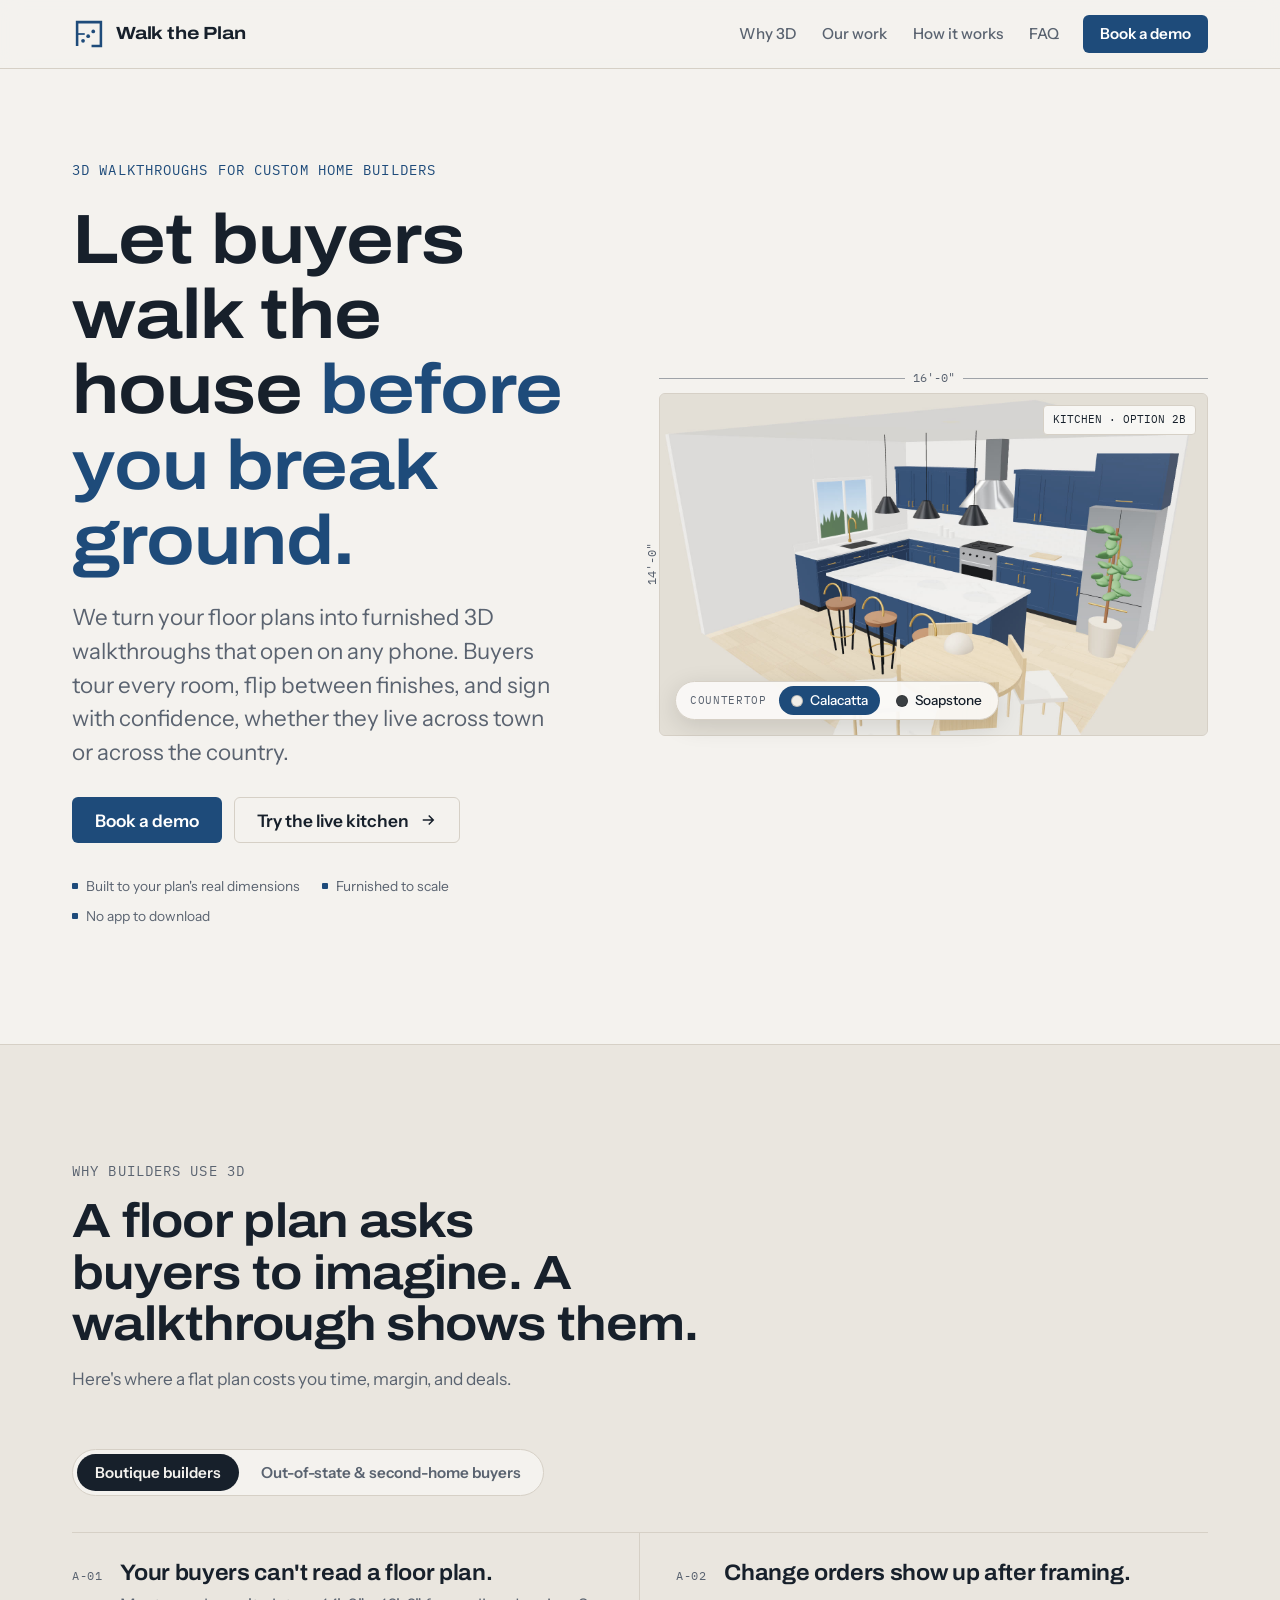
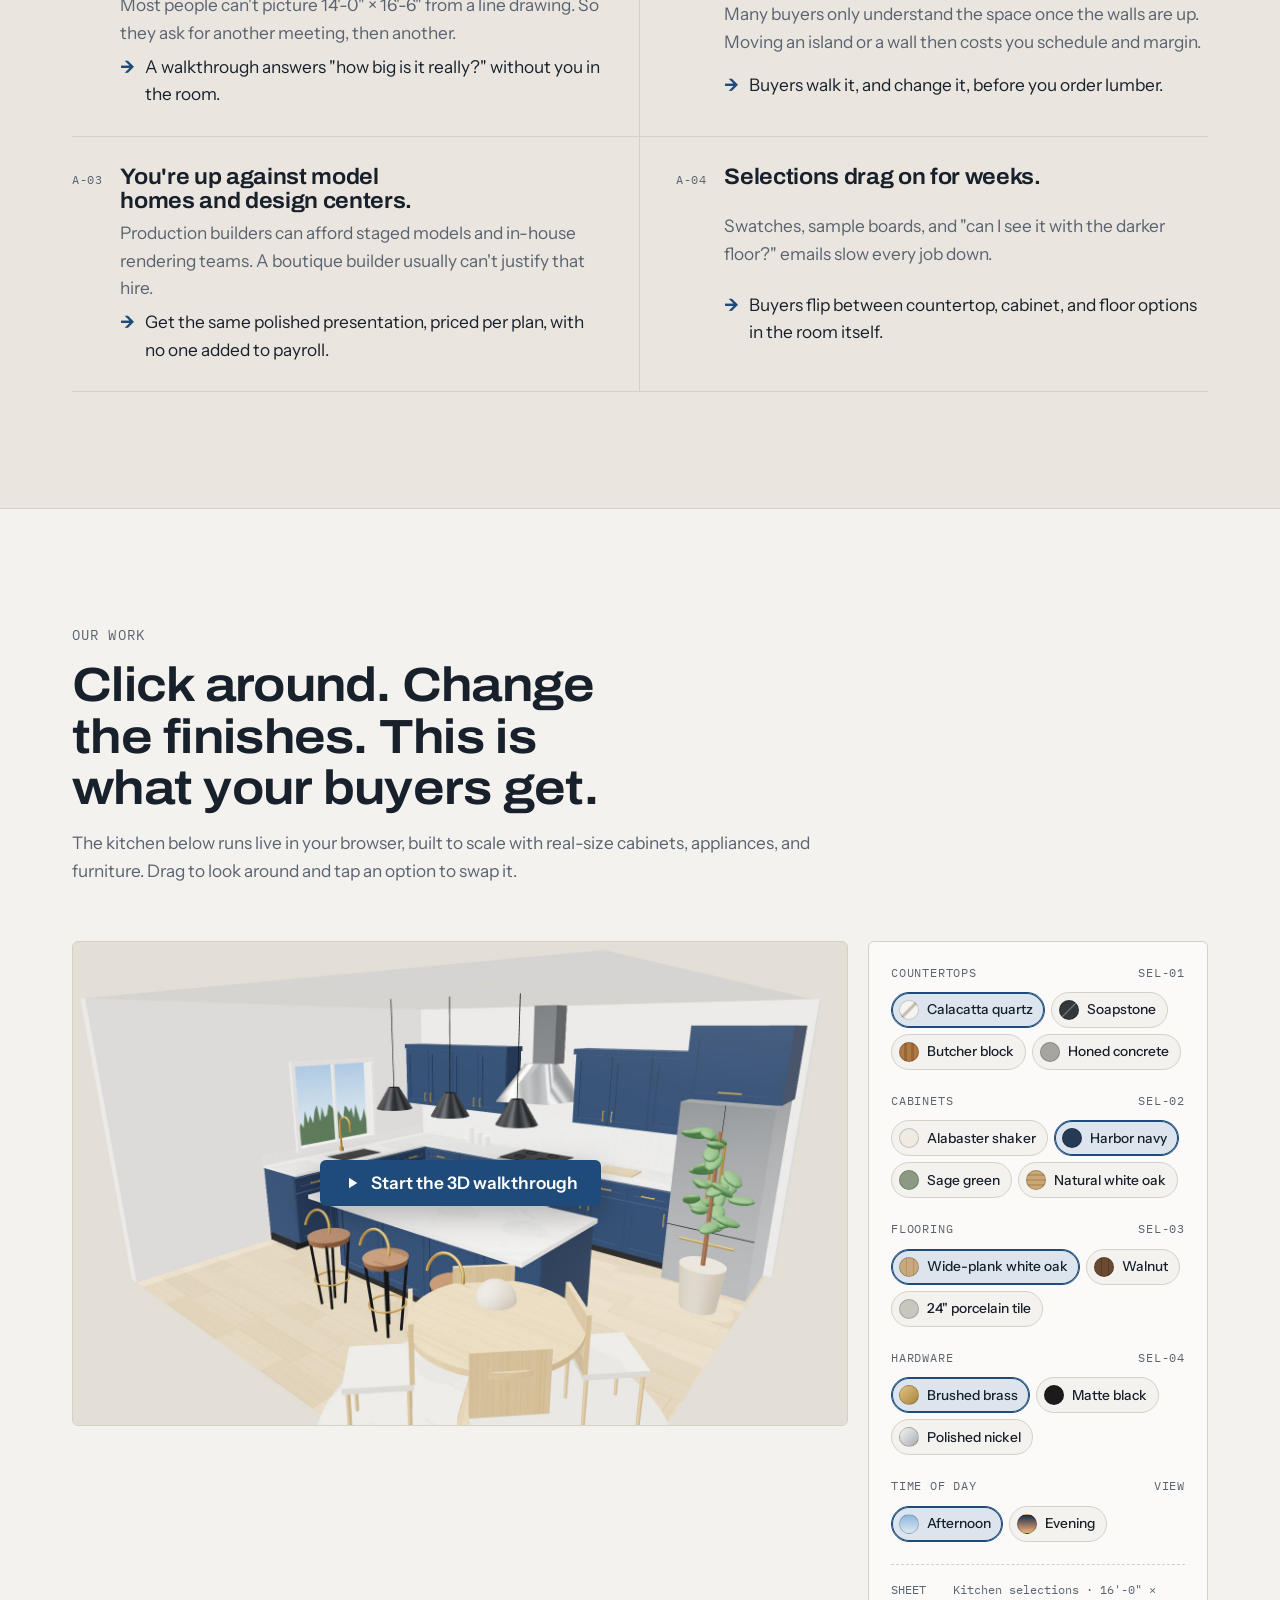
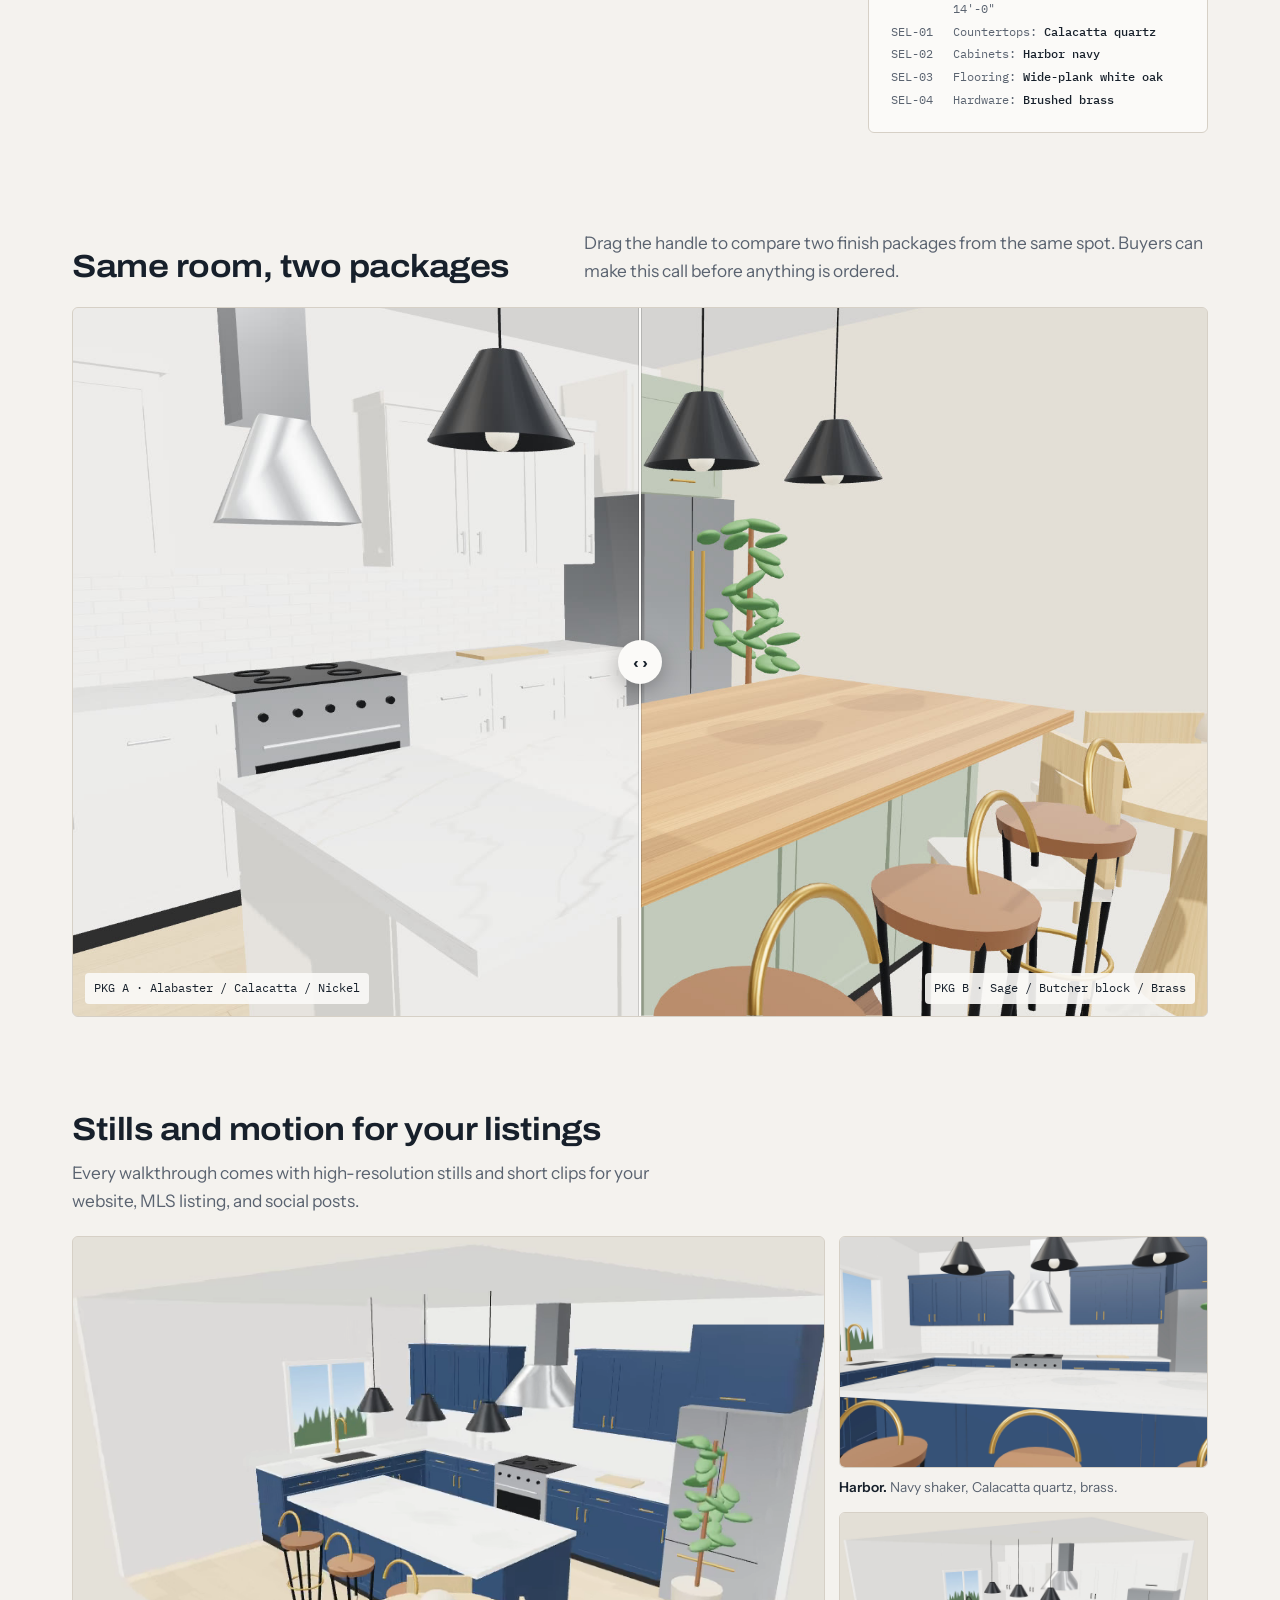
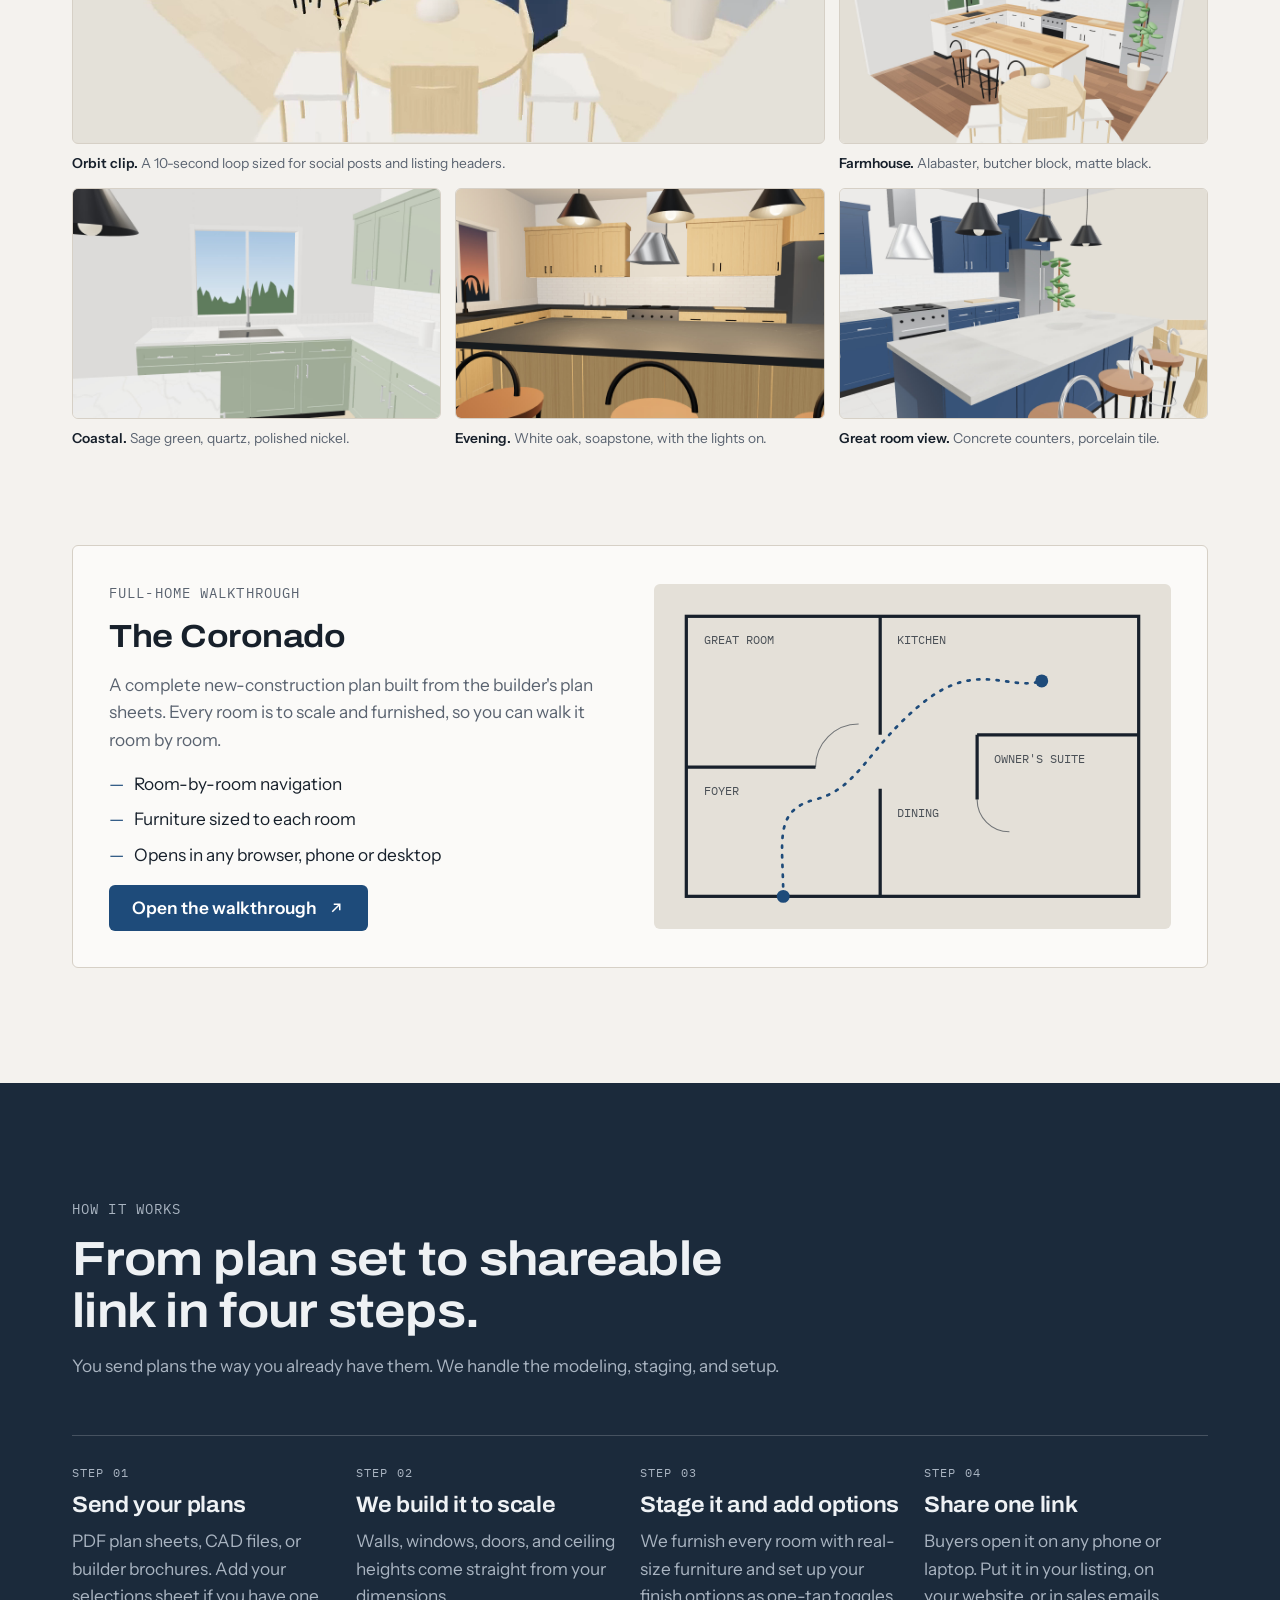
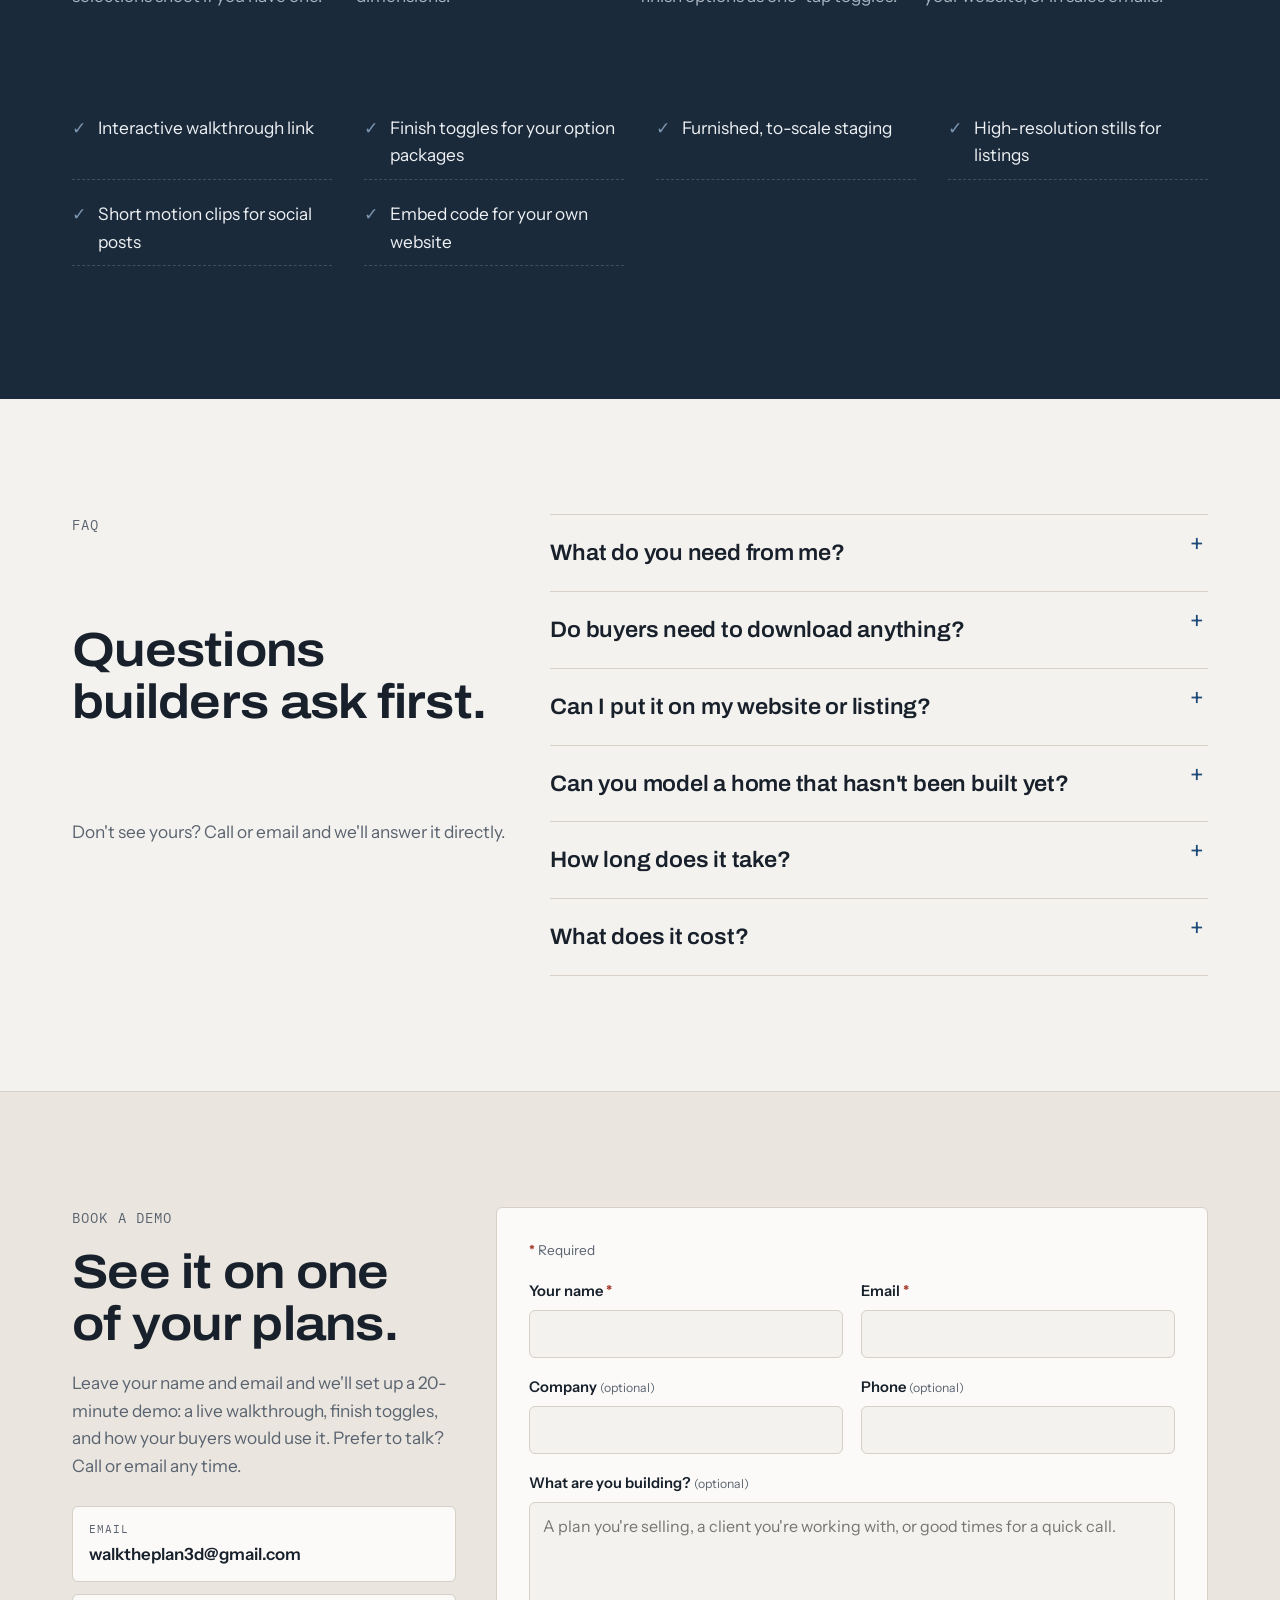
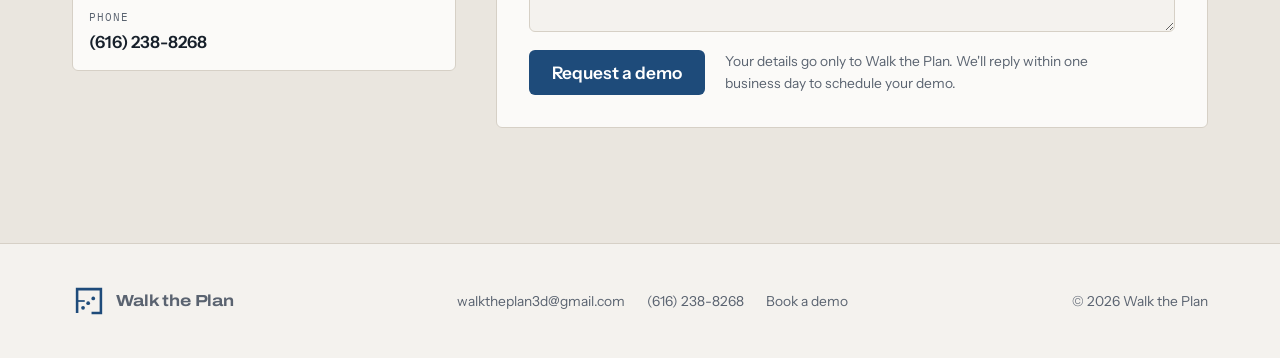
==== commit fd2f5f65: "Lock in the Harbor palette and remove the palette switcher Co-Authored-By: Claude Opus 5.5 <noreply@" ====
--- a/index.html
+++ b/index.html
@@ -387,14 +387,6 @@
   <img alt="">
 </dialog>
 
-<!-- Palette preview: lets you compare color directions. Delete this block (and the .palette CSS) once you pick one. -->
-<div class="palette" id="palette" role="group" aria-label="Color palette preview">
-  <span>Palette</span>
-  <button type="button" data-palette="harbor"><i style="background:#1e4b7a"></i><b>Harbor</b></button>
-  <button type="button" data-palette="lakeshore"><i style="background:#2d6cb5"></i><b>Lakeshore</b></button>
-  <button type="button" data-palette="blueprint"><i style="background:#2456c9"></i><b>Blueprint</b></button>
-</div>
-
 <script type="module" src="js/main.js"></script>
 
 </body></html>
--- a/styles.css
+++ b/styles.css
@@ -1,8 +1,7 @@
 /* Walk the Plan
    Layout: architectural sheet. Wide, quiet neutral pages with one blue accent,
    mono dimension strings and plan callouts as the recurring detail, and one dark
-   "drawing set" band for the process. Three candidate palettes share one token
-   set: harbor (default), lakeshore, blueprint. */
+   "drawing set" band for the process. Palette: harbor (navy). */
 
 :root {
   --bg: #f4f2ee;
@@ -36,38 +35,6 @@
   --wrap: 1200px;
 }
 
-:root[data-palette="lakeshore"] {
-  --bg: #f1f4f5;
-  --surface: #e3e9ec;
-  --raised: #fafcfc;
-  --ink: #102029;
-  --muted: #52626b;
-  --line: #cdd7db;
-  --accent: #2d6cb5;
-  --accent-ink: #ffffff;
-  --accent-soft: #d9e6f4;
-  --band: #16303f;
-  --band-ink: #edf3f6;
-  --band-muted: #a6bac5;
-  --scene: #dfe5e8;
-}
-
-:root[data-palette="blueprint"] {
-  --bg: #fbfaf7;
-  --surface: #efede6;
-  --raised: #ffffff;
-  --ink: #0d1b2e;
-  --muted: #4f5b6b;
-  --line: #dad6cc;
-  --accent: #2456c9;
-  --accent-ink: #ffffff;
-  --accent-soft: #dee6f8;
-  --band: #0f2340;
-  --band-ink: #eef2fa;
-  --band-muted: #9fb0cf;
-  --scene: #ebe8e0;
-}
-
 @media (prefers-color-scheme: dark) {
   :root:not([data-theme="light"]) {
     --bg: #121820; --surface: #1a222c; --raised: #1f2833; --ink: #ece8e1; --muted: #a3acb7;
@@ -76,16 +43,6 @@
     --ok: #7fc596; --err: #f09a8b;
     color-scheme: dark;
   }
-  :root[data-palette="lakeshore"]:not([data-theme="light"]) {
-    --bg: #0f171c; --surface: #172229; --raised: #1c2930; --ink: #e6eef1; --muted: #9fb0b8;
-    --line: #26343c; --accent: #72a7e8; --accent-ink: #0b141a; --accent-soft: #1a2e44;
-    --band: #0a1216; --band-ink: #e6eef1; --band-muted: #93a6b0; --scene: #18232a;
-  }
-  :root[data-palette="blueprint"]:not([data-theme="light"]) {
-    --bg: #0b1424; --surface: #122036; --raised: #172741; --ink: #eef1f6; --muted: #a0abbd;
-    --line: #22324c; --accent: #85a5f2; --accent-ink: #0a1222; --accent-soft: #1a2b4f;
-    --band: #060d1a; --band-ink: #eef1f6; --band-muted: #93a1ba; --scene: #13213a;
-  }
 }
 
 :root[data-theme="dark"] {
@@ -94,16 +51,6 @@
   --band: #0b1118; --band-ink: #ece8e1; --band-muted: #95a1ae; --scene: #1c242e;
   --ok: #7fc596; --err: #f09a8b;
   color-scheme: dark;
-}
-:root[data-theme="dark"][data-palette="lakeshore"] {
-  --bg: #0f171c; --surface: #172229; --raised: #1c2930; --ink: #e6eef1; --muted: #9fb0b8;
-  --line: #26343c; --accent: #72a7e8; --accent-ink: #0b141a; --accent-soft: #1a2e44;
-  --band: #0a1216; --band-ink: #e6eef1; --band-muted: #93a6b0; --scene: #18232a;
-}
-:root[data-theme="dark"][data-palette="blueprint"] {
-  --bg: #0b1424; --surface: #122036; --raised: #172741; --ink: #eef1f6; --muted: #a0abbd;
-  --line: #22324c; --accent: #85a5f2; --accent-ink: #0a1222; --accent-soft: #1a2b4f;
-  --band: #060d1a; --band-ink: #eef1f6; --band-muted: #93a1ba; --scene: #13213a;
 }
 
 /* ---------- base ---------- */
@@ -459,21 +406,6 @@
 .site-footer a { color: var(--muted); text-decoration: none; }
 .site-footer a:hover { color: var(--ink); }
 
-/* ---------- palette preview (remove before launch) ---------- */
-
-.palette {
-  position: fixed; z-index: 70;
-  right: calc(16px + env(safe-area-inset-right, 0px));
-  bottom: calc(16px + env(safe-area-inset-bottom, 0px));
-  display: flex; align-items: center; gap: 4px; padding: 5px;
-  background: var(--raised); border: 1px solid var(--line); border-radius: 999px; box-shadow: 0 10px 30px rgb(0 0 0 / 0.18);
-}
-.palette span { font-family: var(--mono); font-size: 0.68rem; text-transform: uppercase; letter-spacing: 0.06em; color: var(--muted); padding: 0 6px 0 8px; }
-.palette button { border: 0; background: transparent; color: var(--ink); font: 500 0.8rem/1 var(--body); padding: 7px 10px; border-radius: 999px; cursor: pointer; display: inline-flex; gap: 6px; align-items: center; }
-.palette button i { width: 12px; height: 12px; border-radius: 50%; }
-.palette button[aria-pressed="true"] { background: var(--surface); box-shadow: inset 0 0 0 1px var(--line); }
-@media (max-width: 520px) { .palette span { display: none; } .palette button b { display: none; } }
-
 @media (prefers-reduced-motion: reduce) {
   *, *::before, *::after { transition: none !important; animation: none !important; }
 }
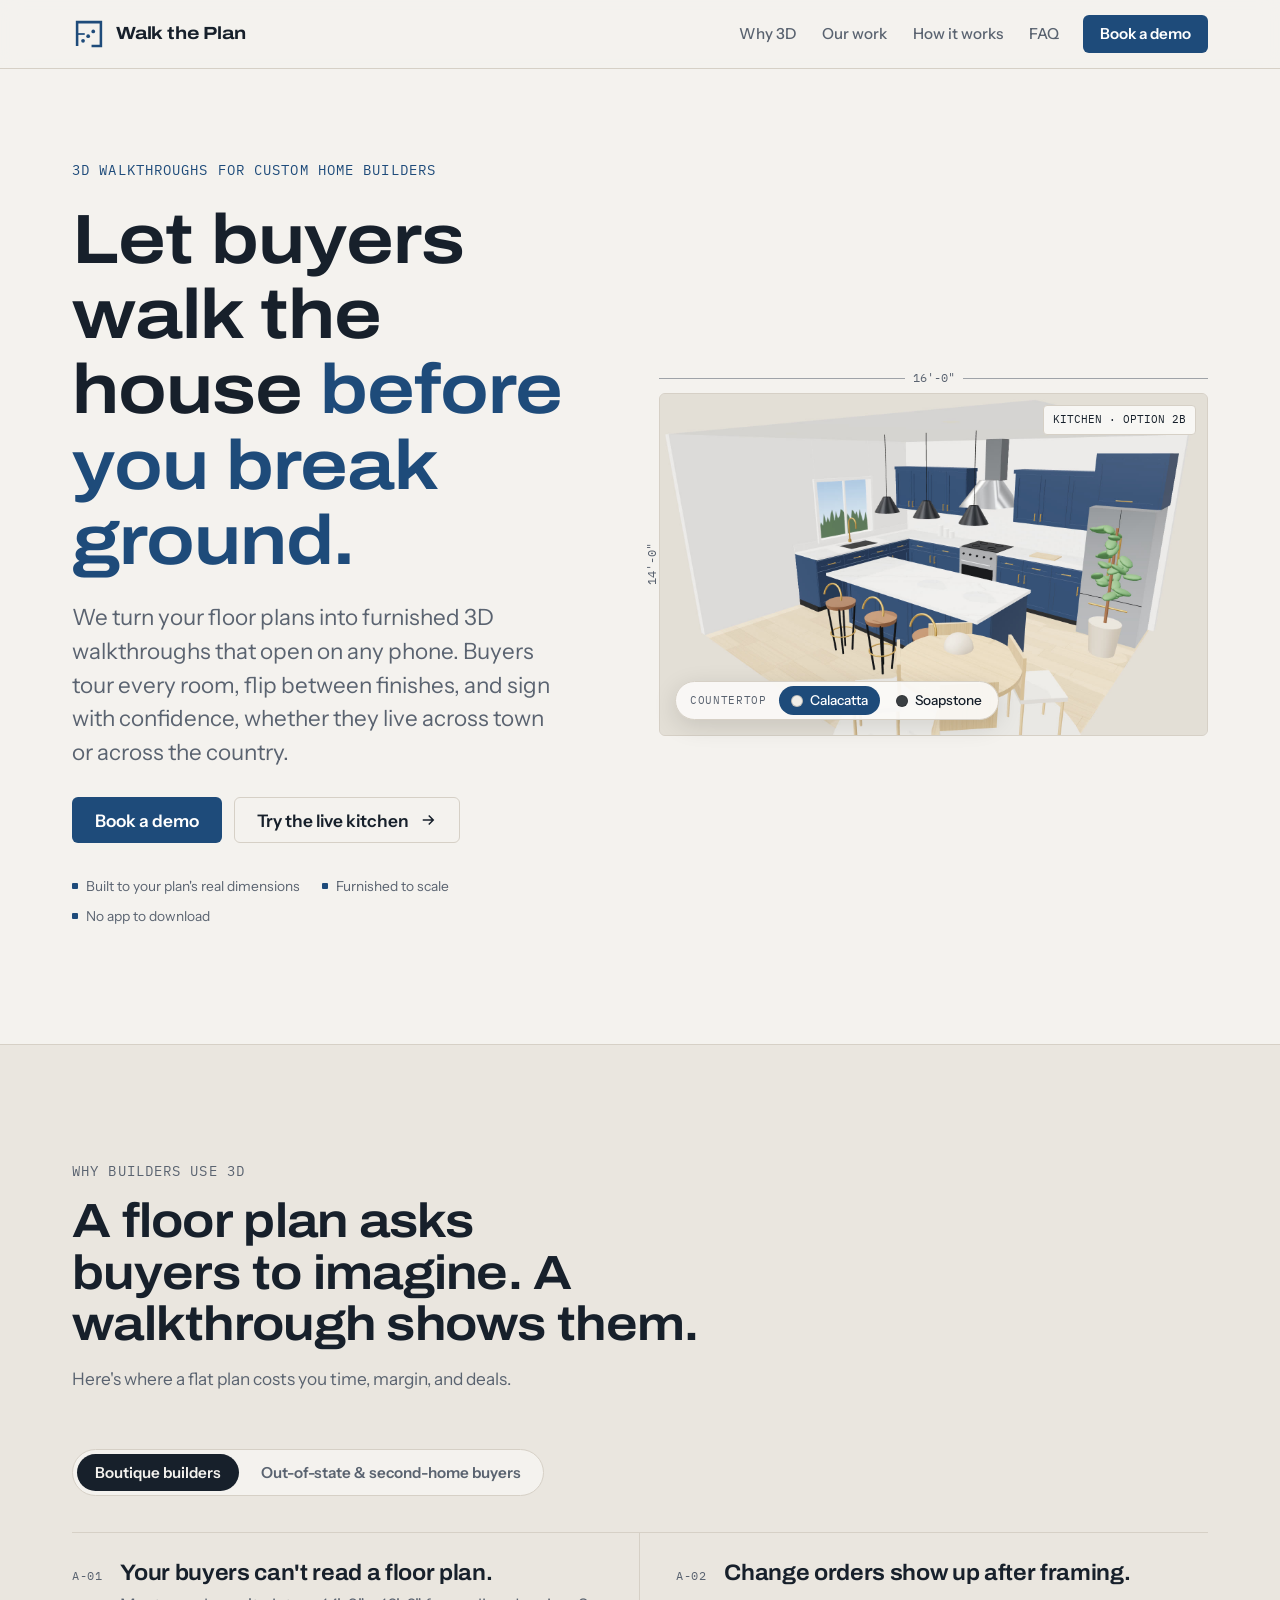
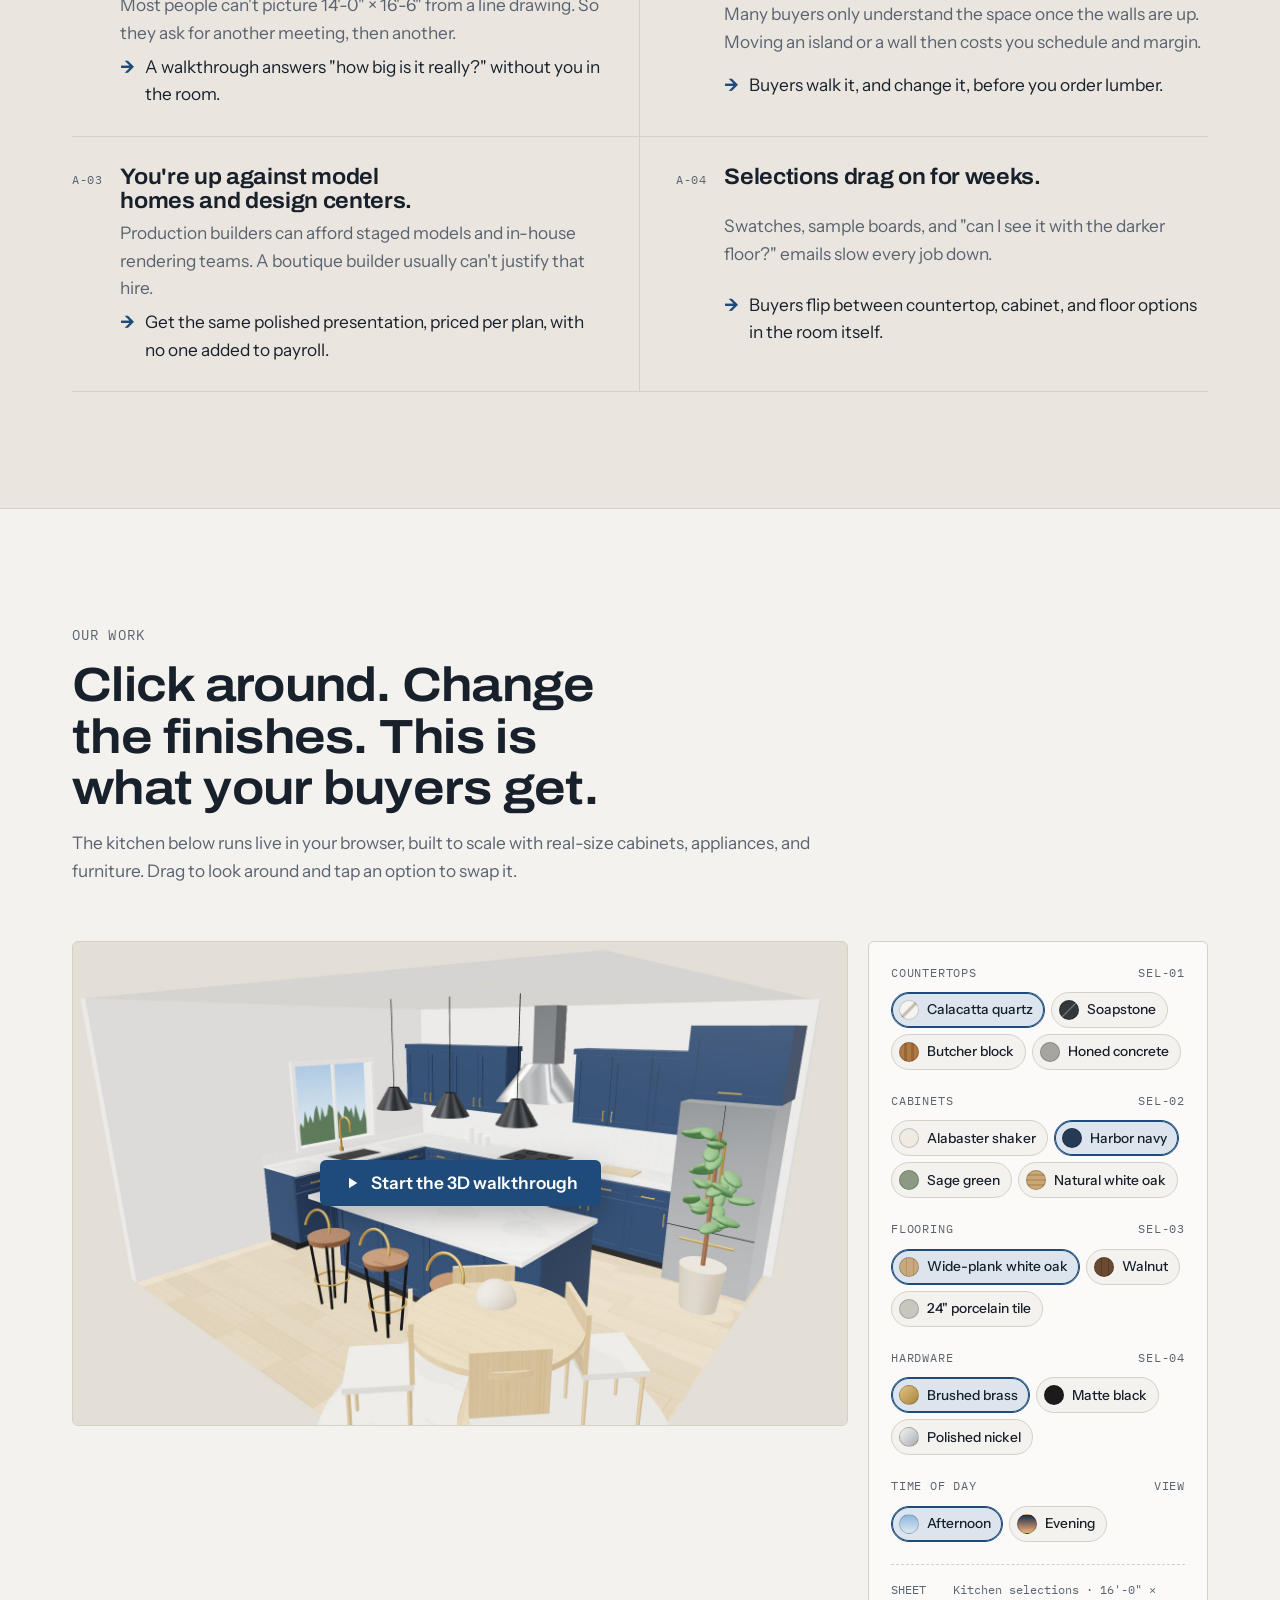
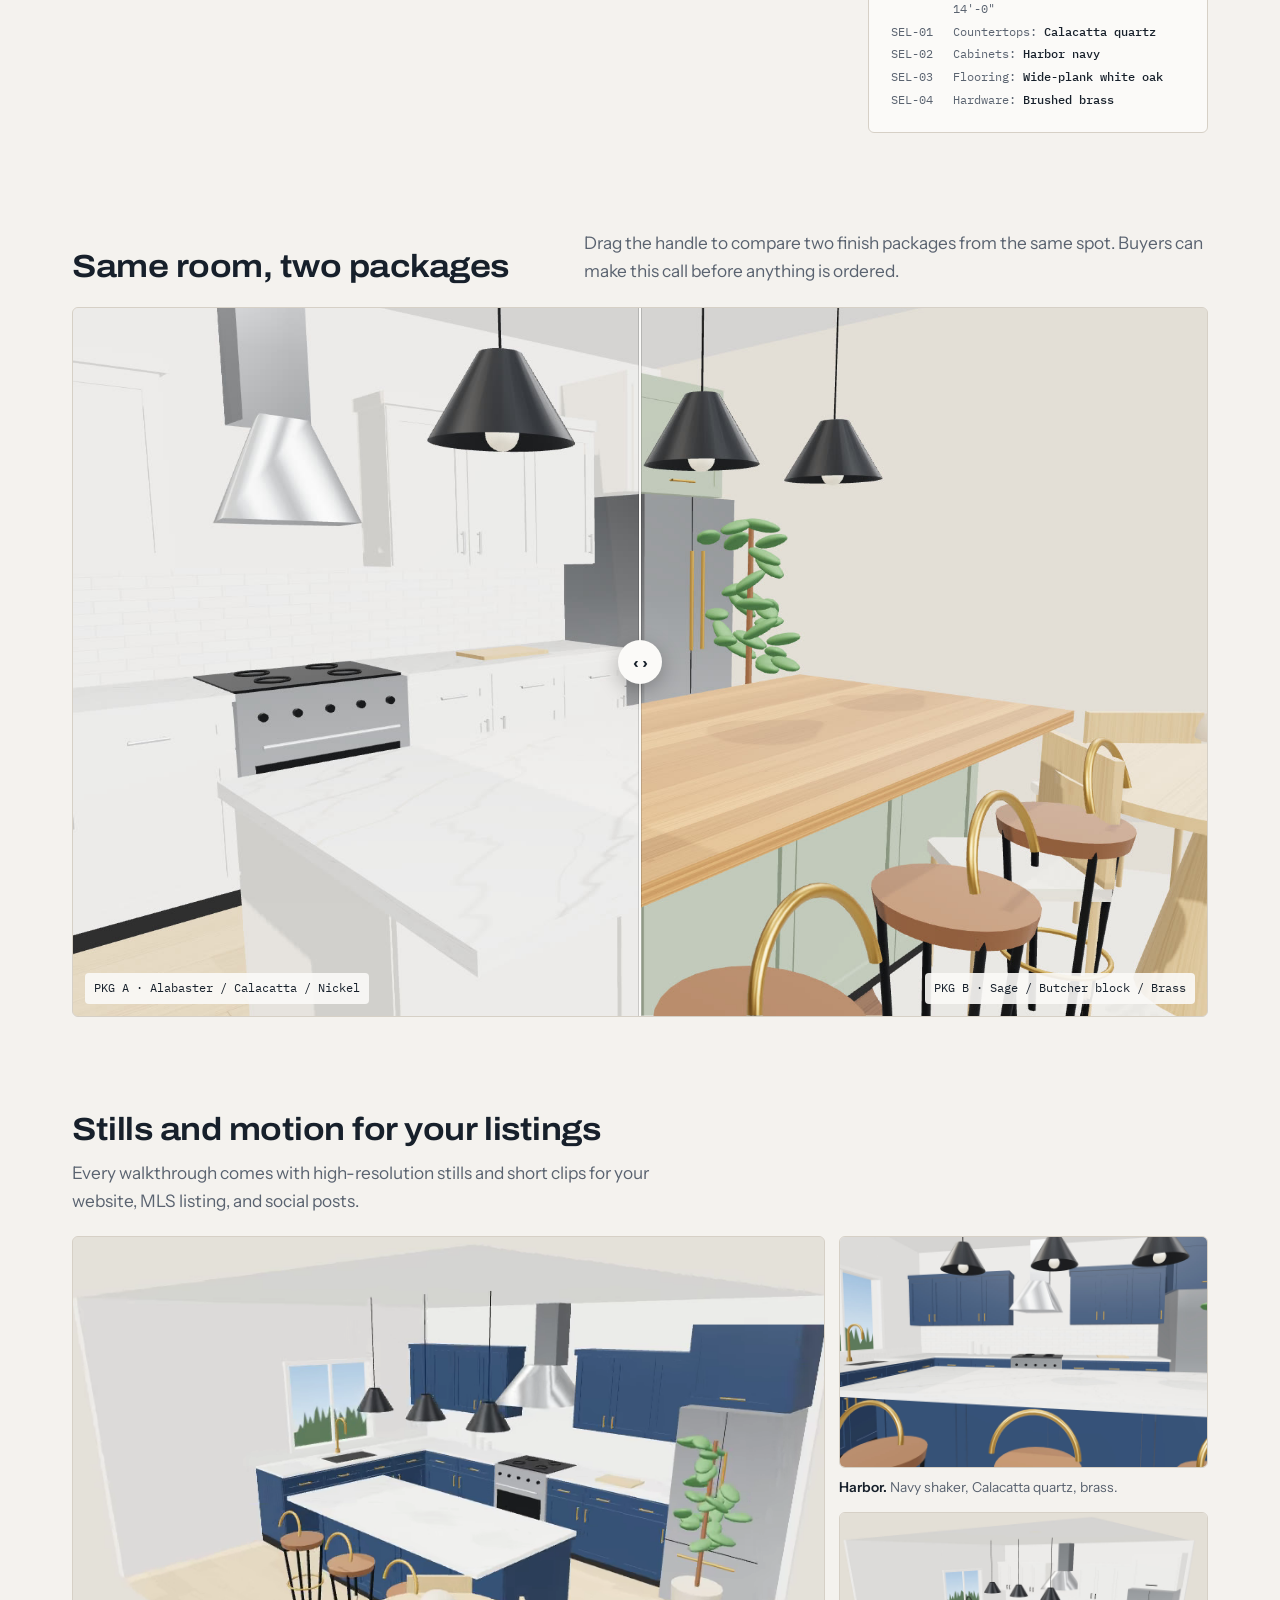
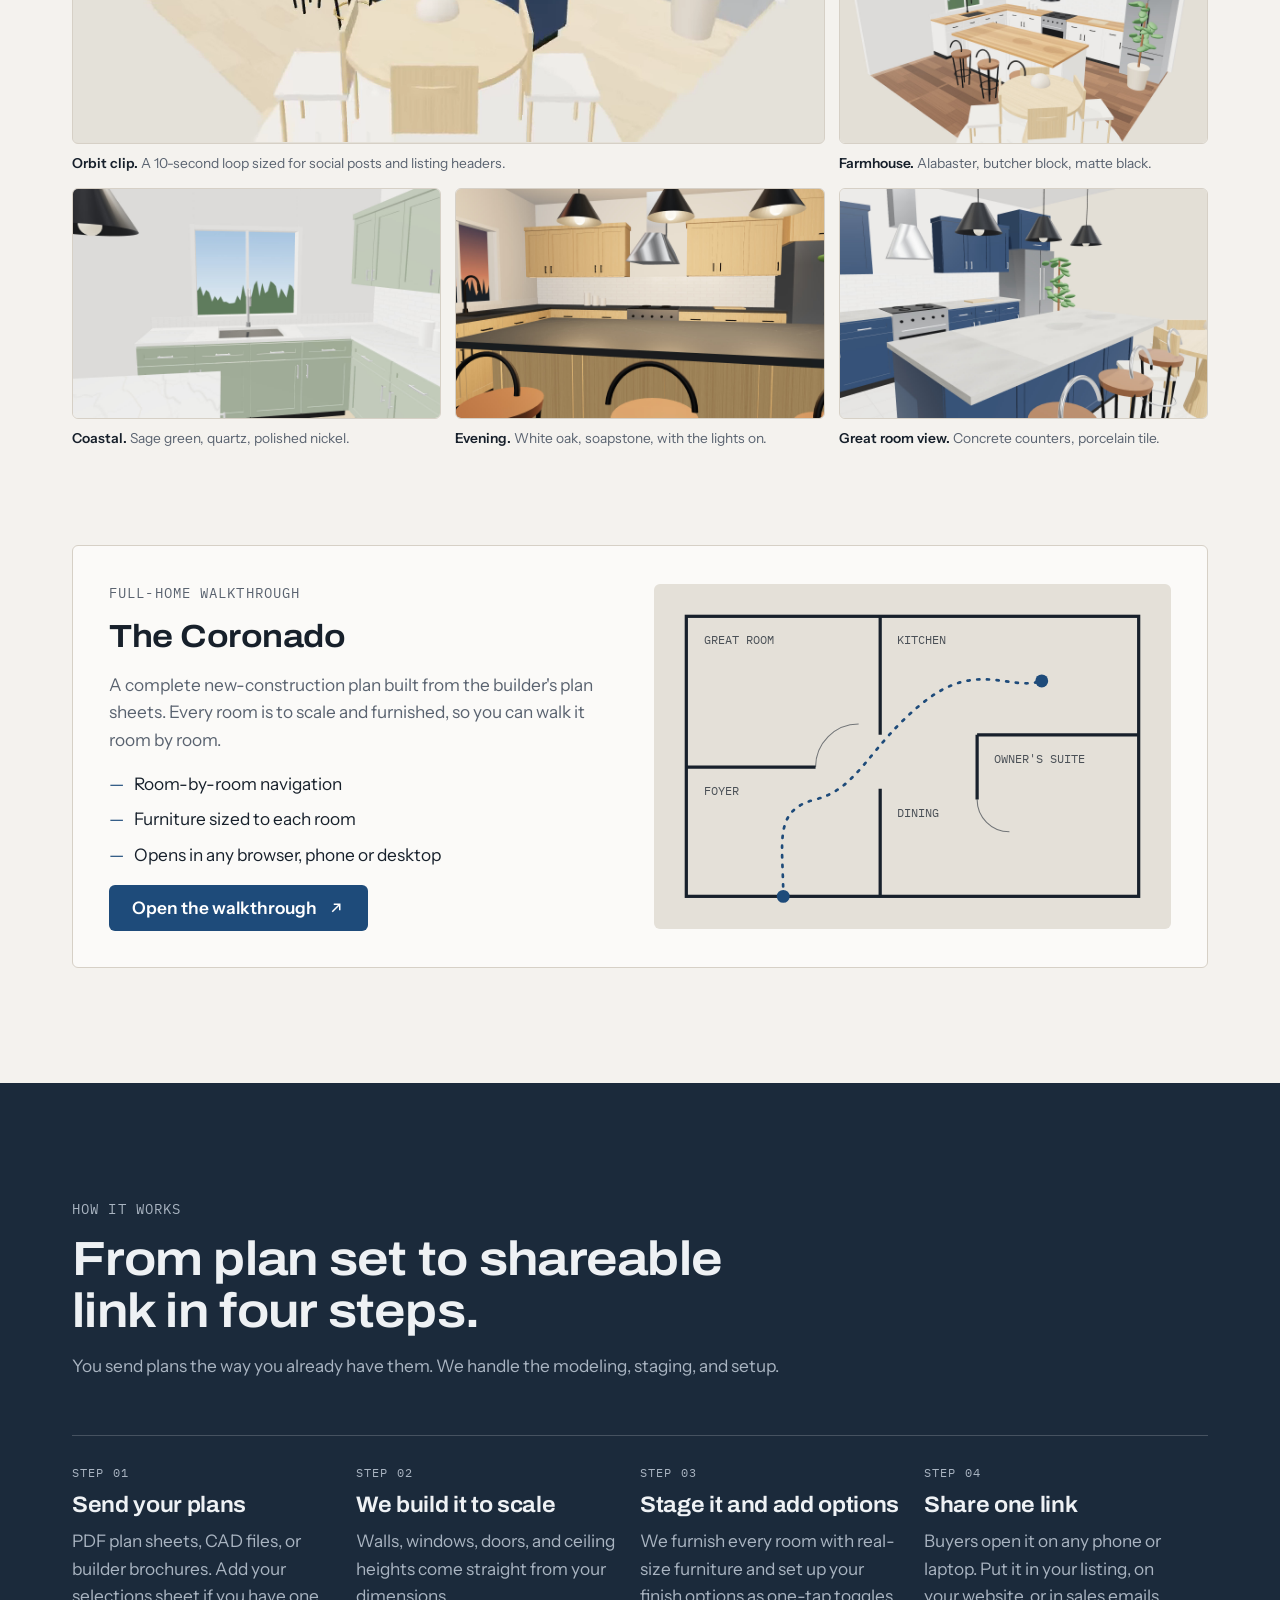
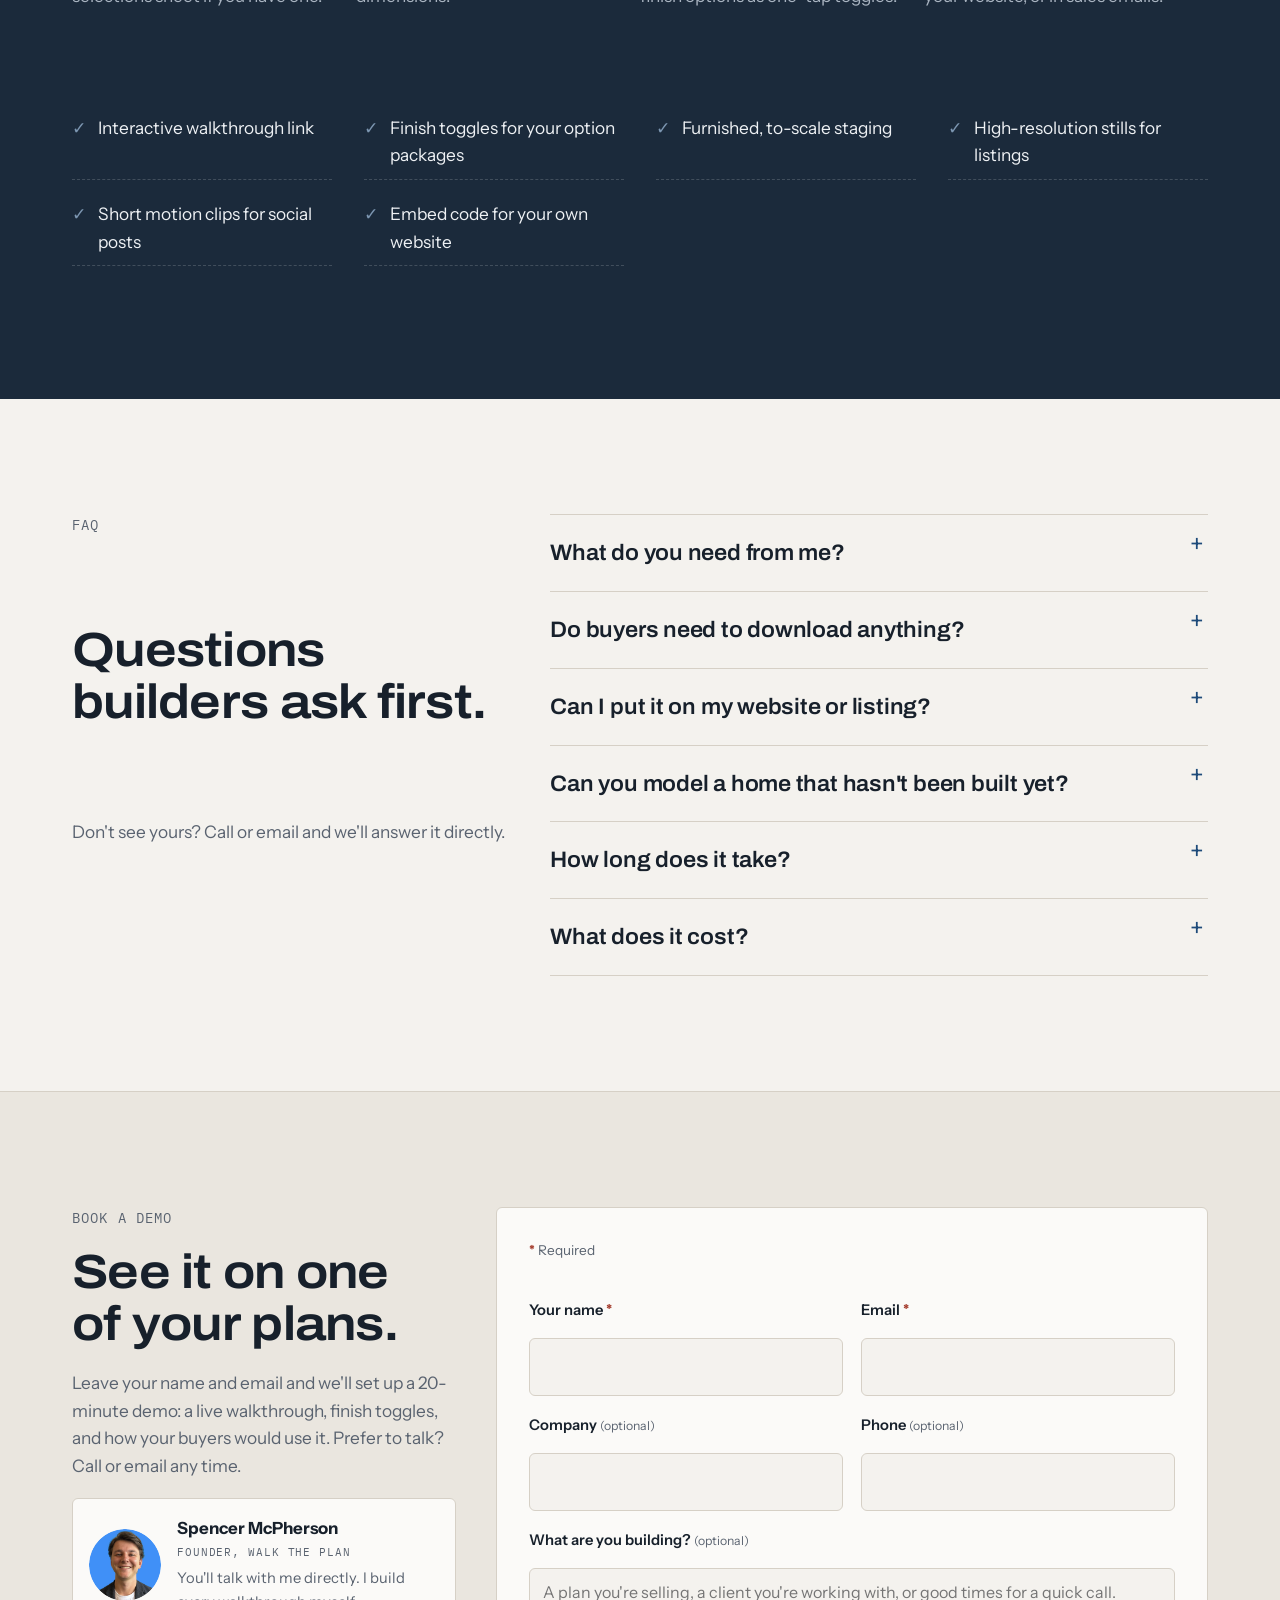
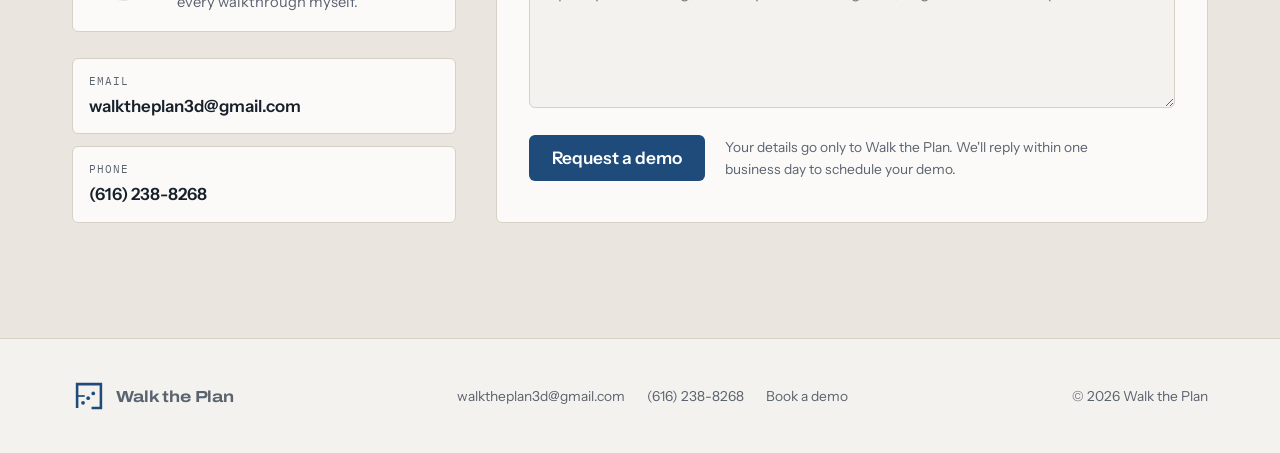
==== commit f1890c44: "Add founder headshot to demo section and fix link previews The share image now uses a full URL so te" ====
--- a/index.html
+++ b/index.html
@@ -4,7 +4,9 @@
 <meta name="description" content="Walk the Plan builds furnished, interactive 3D walkthroughs from your floor plans, so buyers can tour the home and try finish options before you break ground.">
 <meta property="og:title" content="Walk the Plan: 3D walkthroughs for custom home builders">
 <meta property="og:description" content="Furnished, interactive 3D walkthroughs built from your plans. Buyers tour every room and flip between finishes from any phone.">
-<meta property="og:image" content="img/hero-calacatta.jpg">
+<meta property="og:image" content="https://walktheplan3d.com/img/hero-calacatta.jpg">
+<meta property="og:url" content="https://walktheplan3d.com/">
+<meta name="twitter:card" content="summary_large_image">
 <link rel="icon" href="data:image/svg+xml,%3Csvg xmlns='http://www.w3.org/2000/svg' viewBox='0 0 40 40'%3E%3Crect width='40' height='40' rx='8' fill='%231e4b7a'/%3E%3Cpath d='M9 31V9h22v22H22' fill='none' stroke='white' stroke-width='3'/%3E%3Ccircle cx='15' cy='25' r='2' fill='white'/%3E%3Ccircle cx='21' cy='19' r='2' fill='white'/%3E%3C/svg%3E">
 <link rel="preconnect" href="https://fonts.googleapis.com">
 <link rel="preconnect" href="https://fonts.gstatic.com" crossorigin>
@@ -325,6 +327,14 @@
         <p class="eyebrow">Book a demo</p>
         <h2>See it on one of your plans.</h2>
         <p>Leave your name and email and we'll set up a 20-minute demo: a live walkthrough, finish toggles, and how your buyers would use it. Prefer to talk? Call or email any time.</p>
+        <div class="host">
+          <img src="img/spencer.png" alt="Spencer McPherson" width="72" height="72" loading="lazy">
+          <div>
+            <b>Spencer McPherson</b>
+            <span>Founder, Walk the Plan</span>
+            <p>You'll talk with me directly. I build every walkthrough myself.</p>
+          </div>
+        </div>
         <div class="contact-lines">
           <div class="contact-line"><span>Email</span><a href="mailto:walktheplan3d@gmail.com">walktheplan3d@gmail.com</a></div>
           <div class="contact-line"><span>Phone</span><a href="tel:+16162388268">(616) 238-8268</a></div>
--- a/styles.css
+++ b/styles.css
@@ -365,6 +365,11 @@
 .contact { display: grid; gap: 18px; align-content: start; }
 .contact h2 { font-size: var(--step-3); }
 .contact p { color: var(--muted); }
+.host { display: flex; gap: 16px; align-items: center; padding: 16px; background: var(--raised); border: 1px solid var(--line); border-radius: var(--radius); }
+.host img { width: 72px; height: 72px; border-radius: 50%; flex: none; object-fit: cover; }
+.host b { display: block; font-size: 1.05rem; color: var(--ink); }
+.host span { display: block; font-family: var(--mono); font-size: 0.7rem; letter-spacing: 0.08em; text-transform: uppercase; color: var(--muted); margin-top: 2px; }
+.host p { margin: 6px 0 0; font-size: 0.92rem; }
 .contact-lines { display: grid; gap: 12px; margin-top: 8px; }
 .contact-line { display: grid; gap: 2px; padding: 14px 16px; background: var(--raised); border: 1px solid var(--line); border-radius: var(--radius); }
 .contact-line span { font-family: var(--mono); font-size: 0.7rem; letter-spacing: 0.08em; text-transform: uppercase; color: var(--muted); }
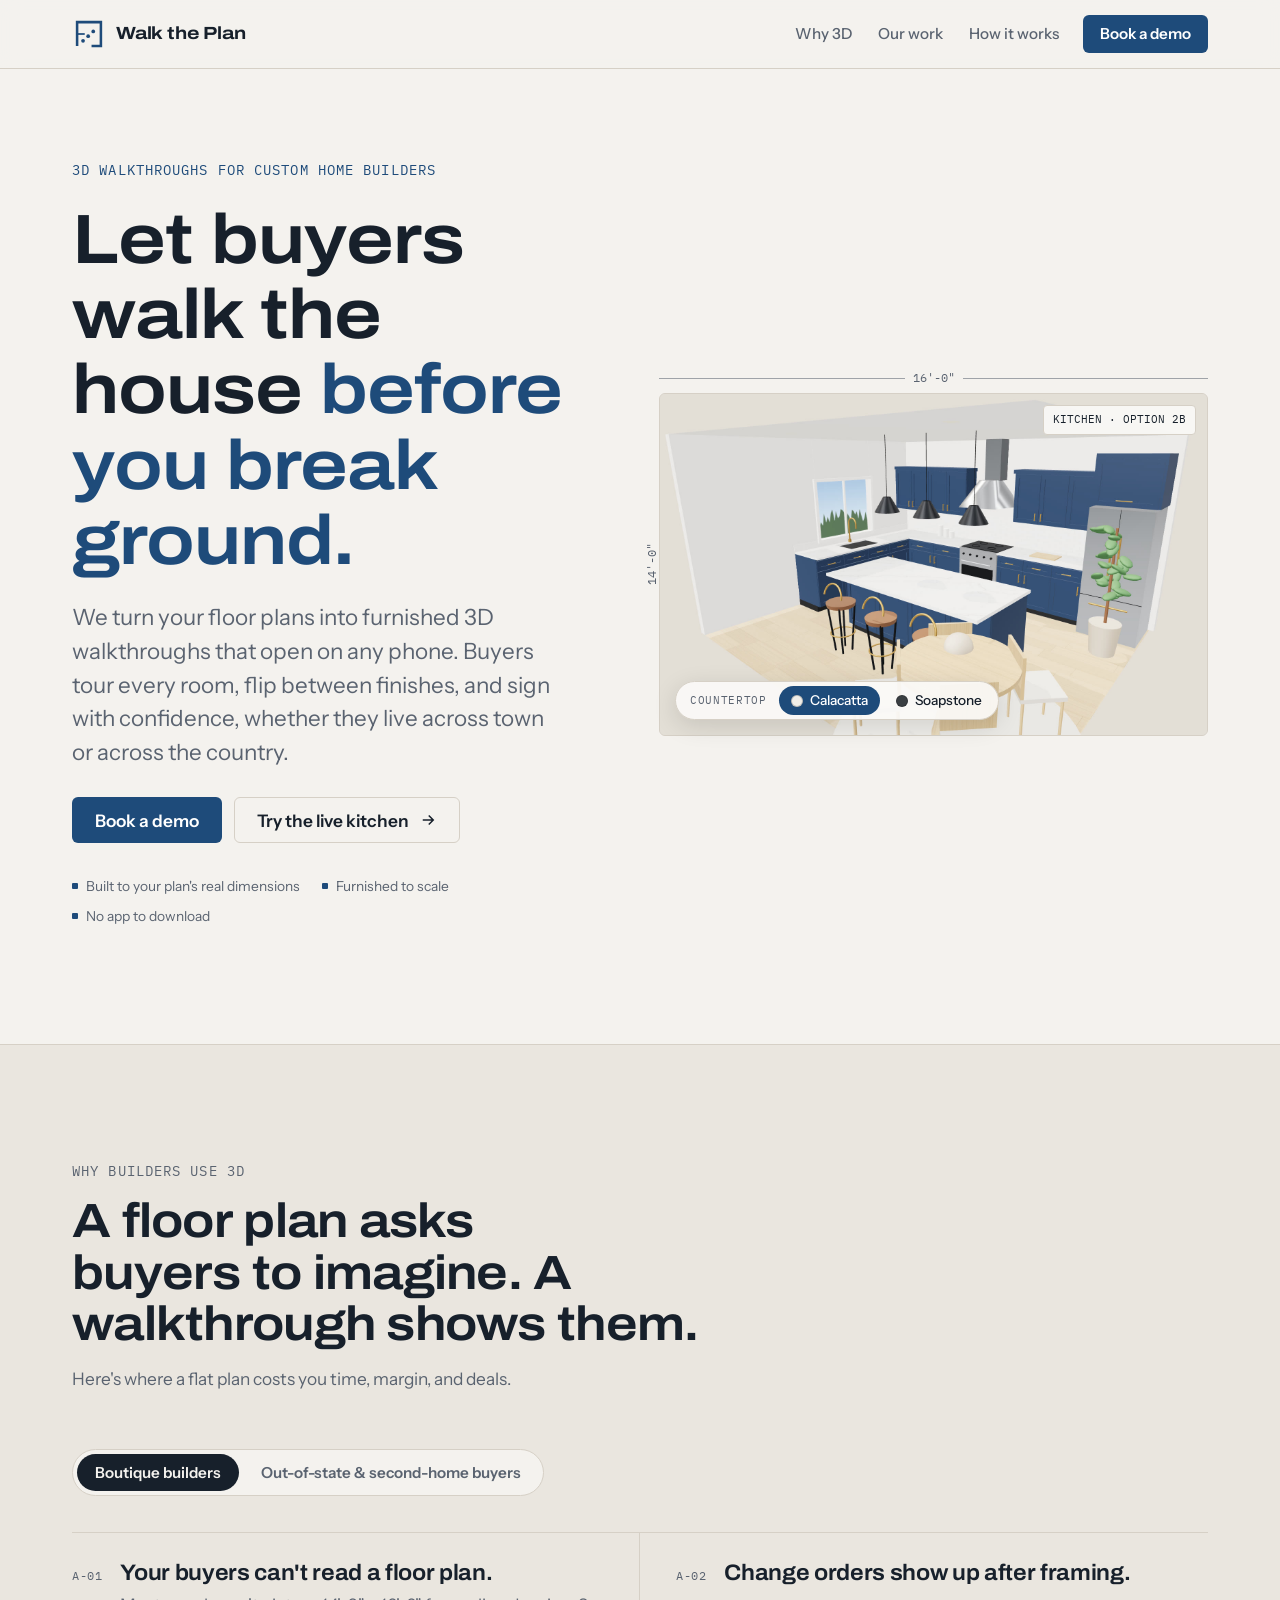
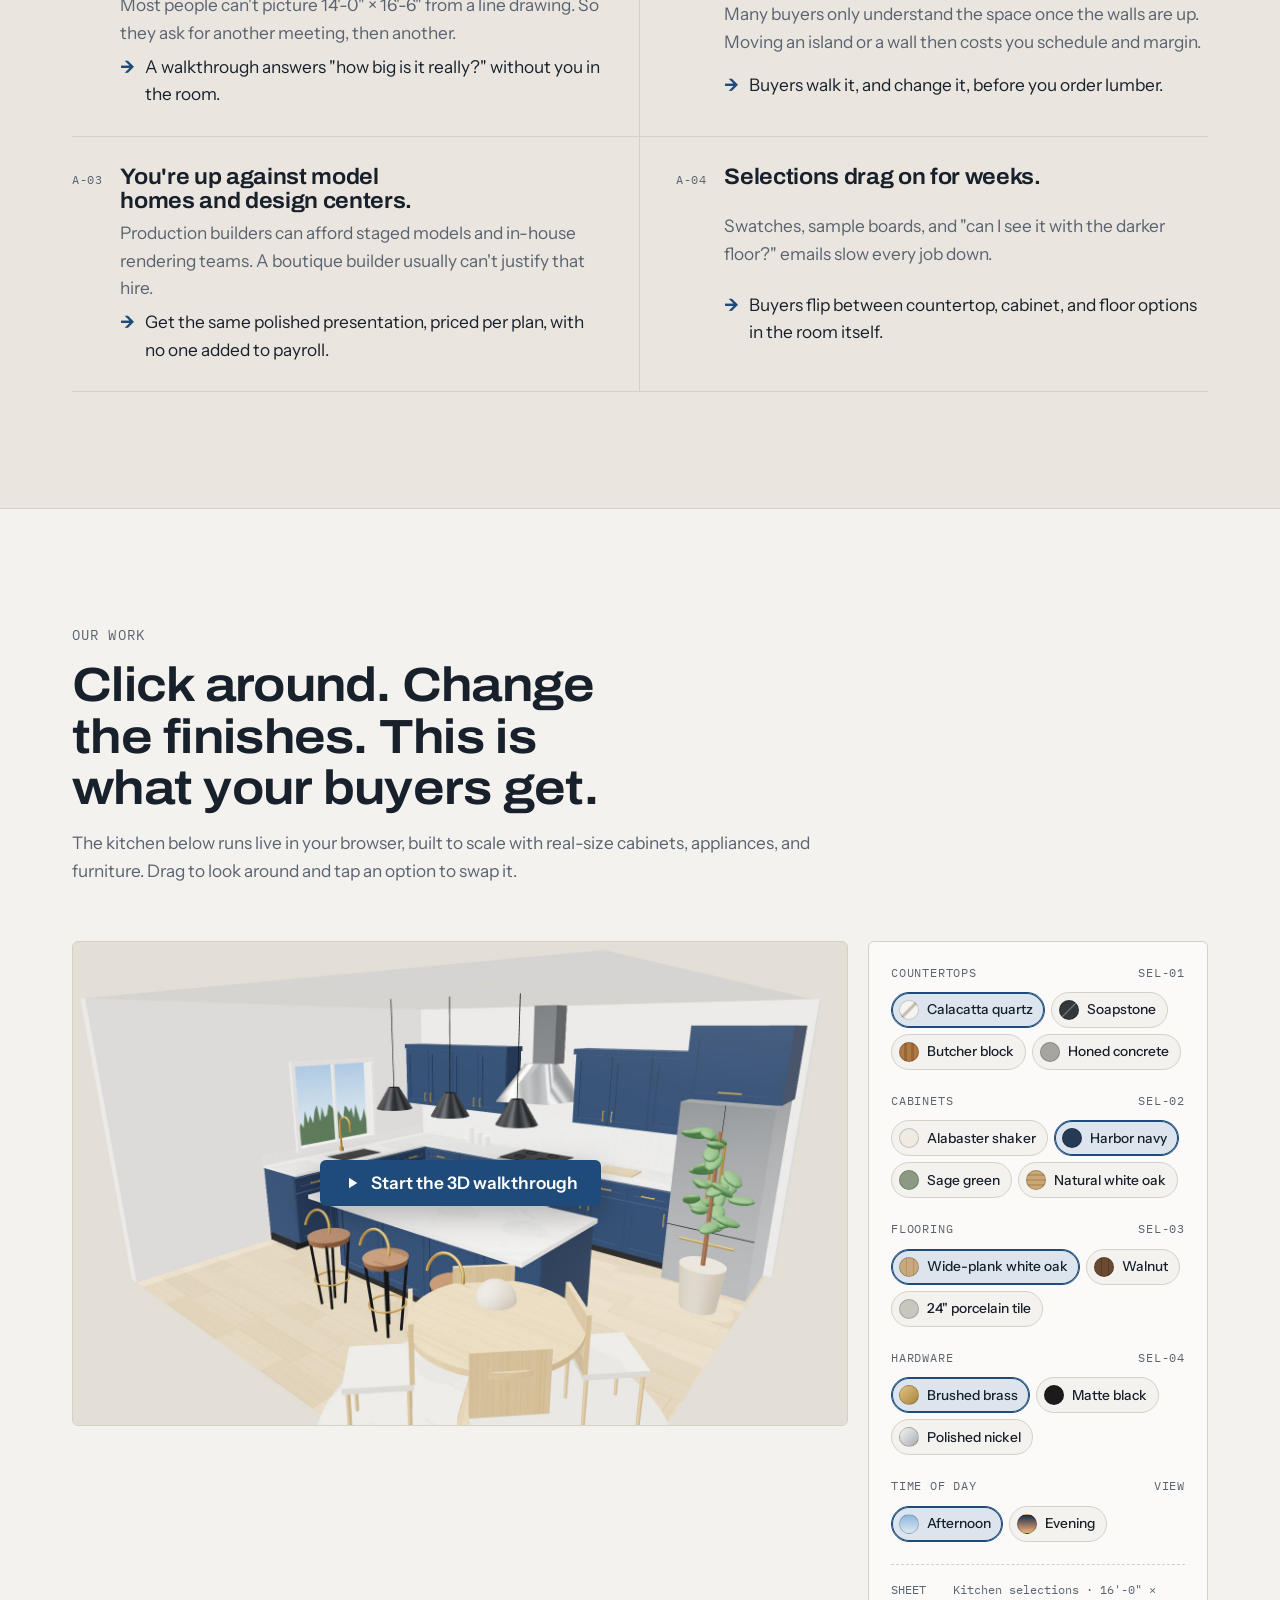
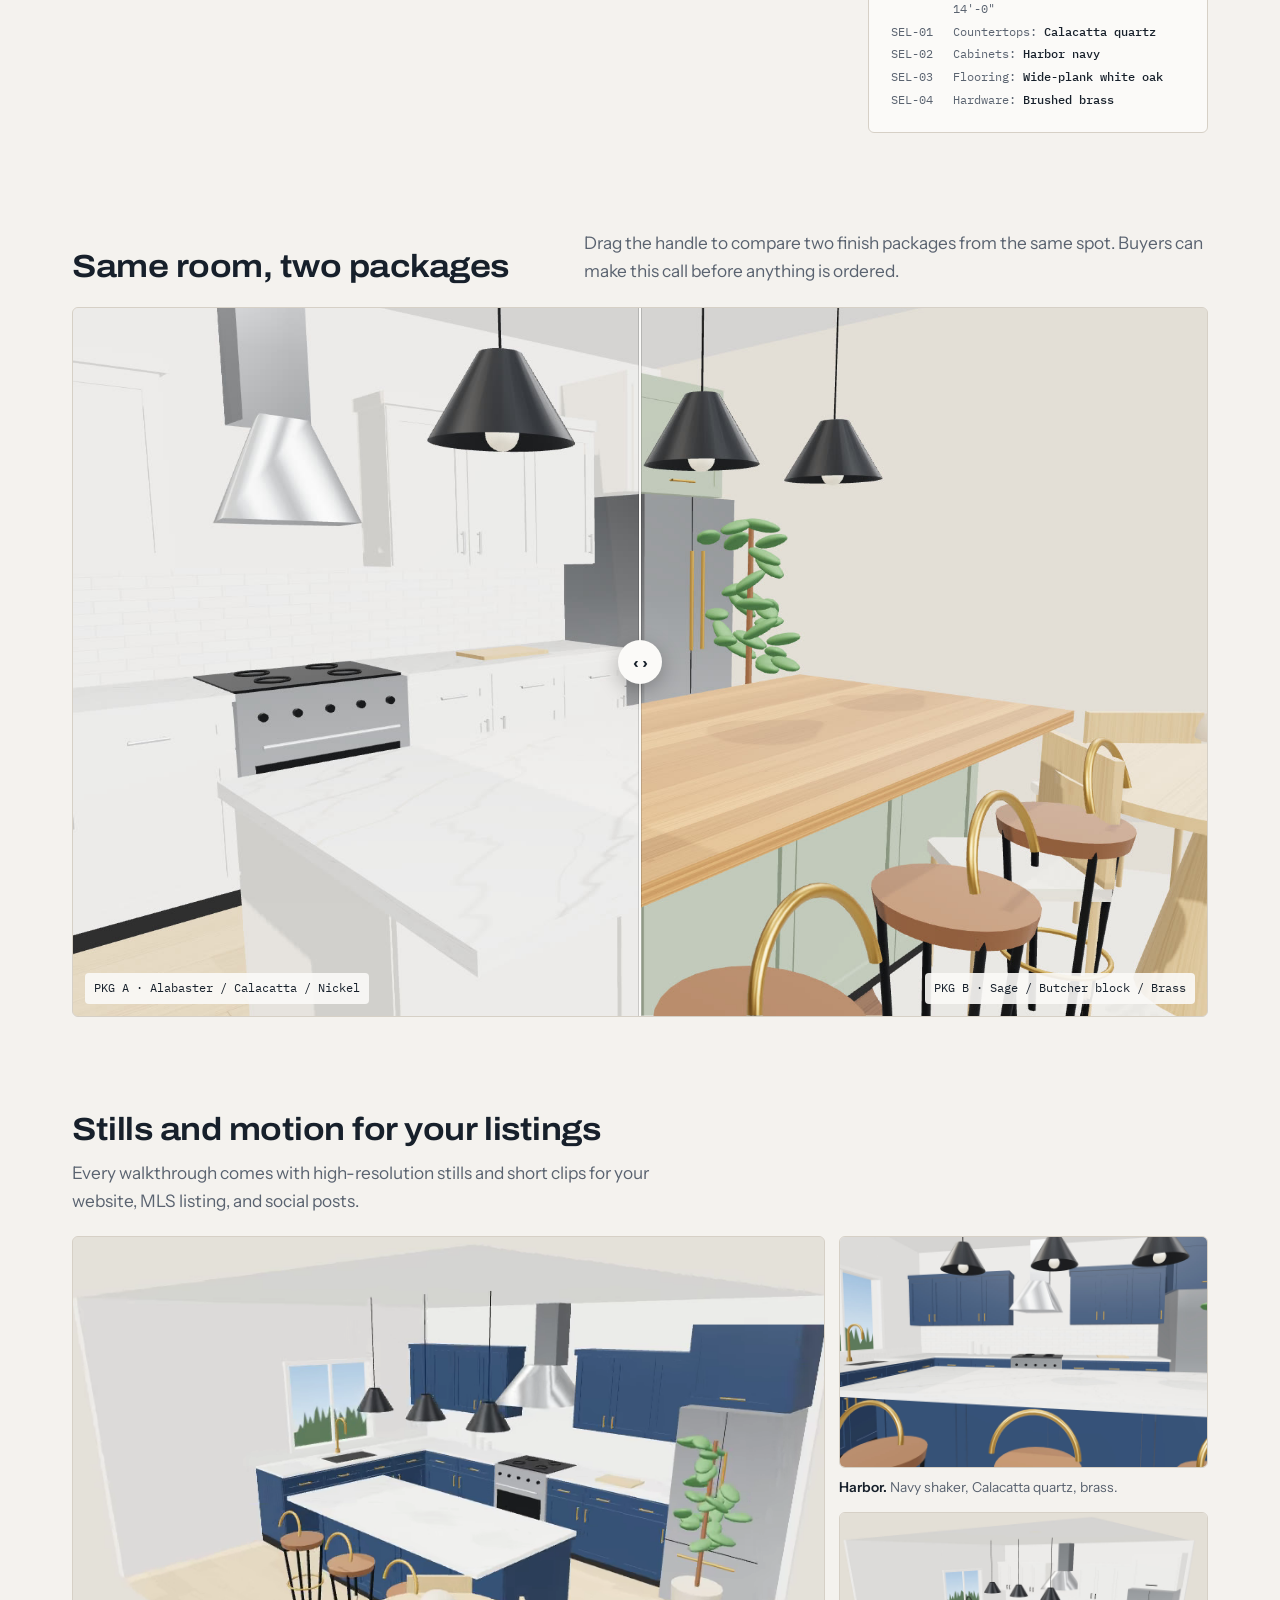
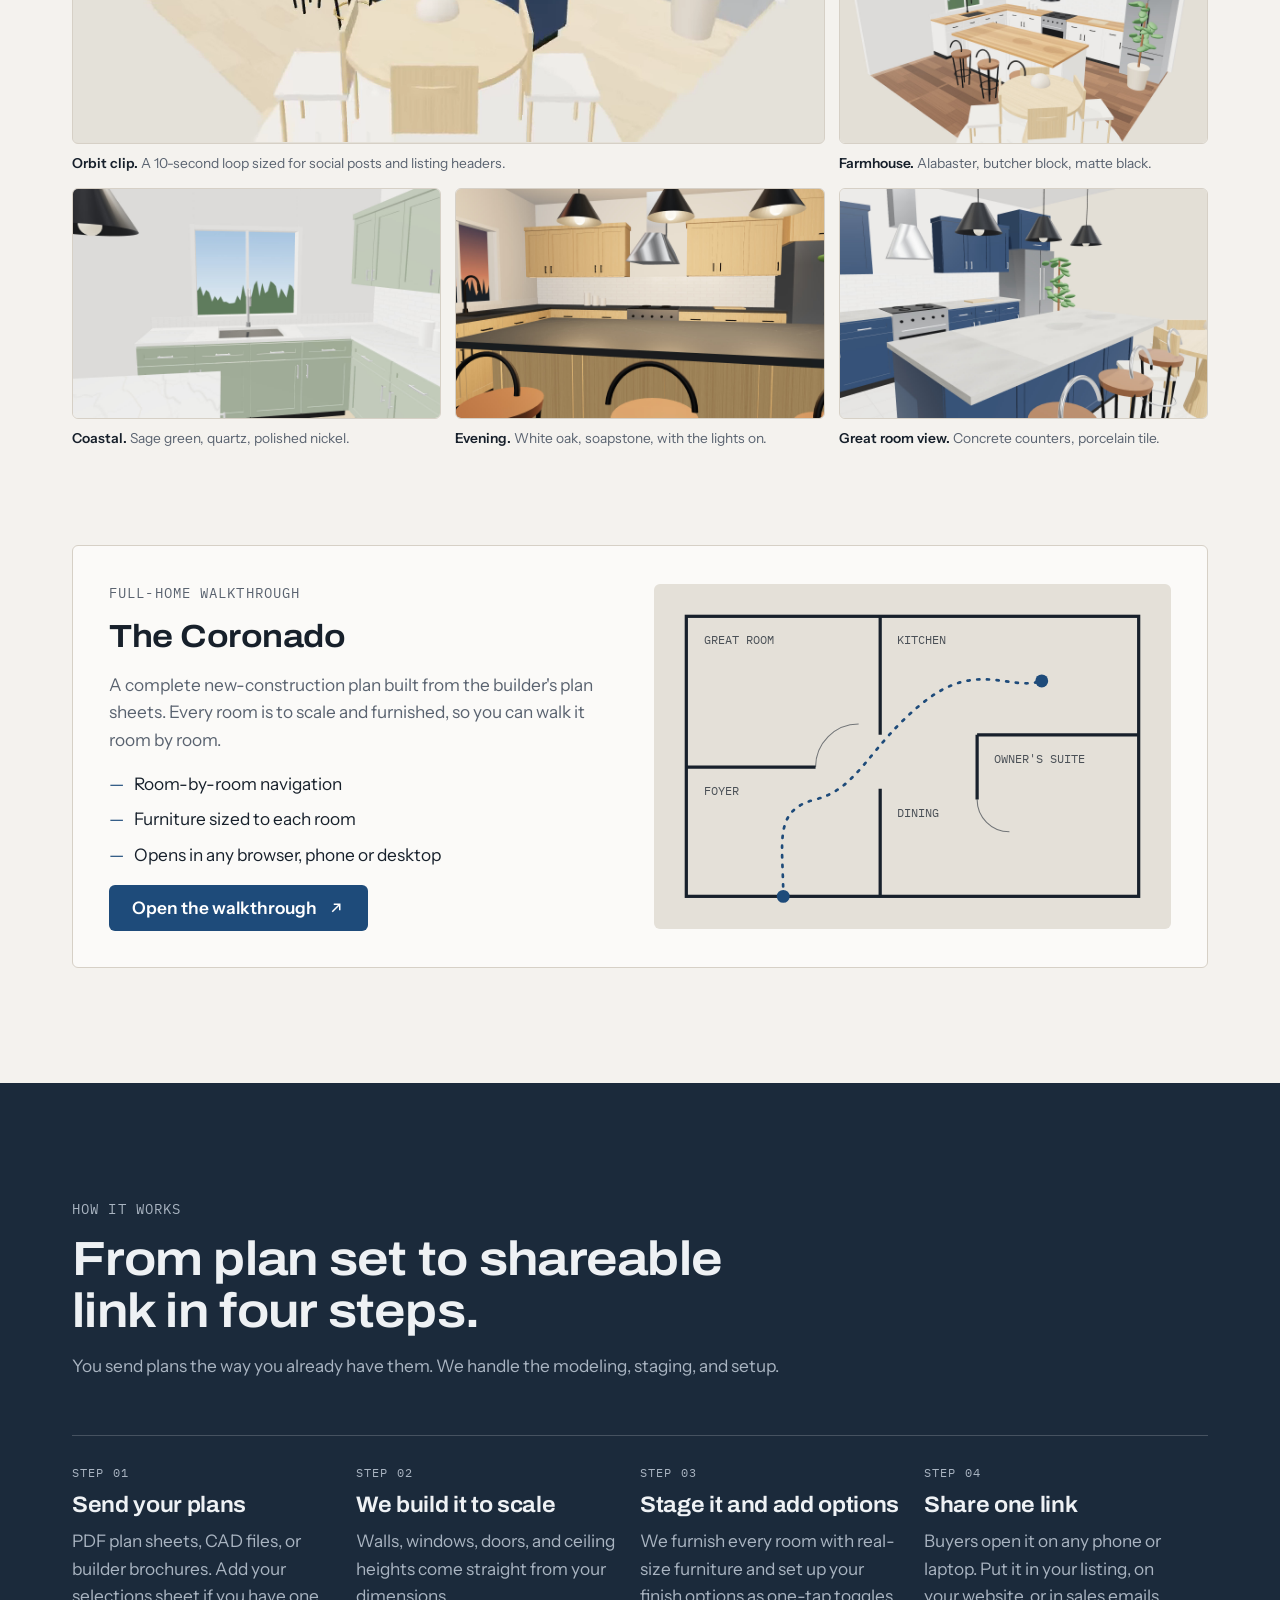
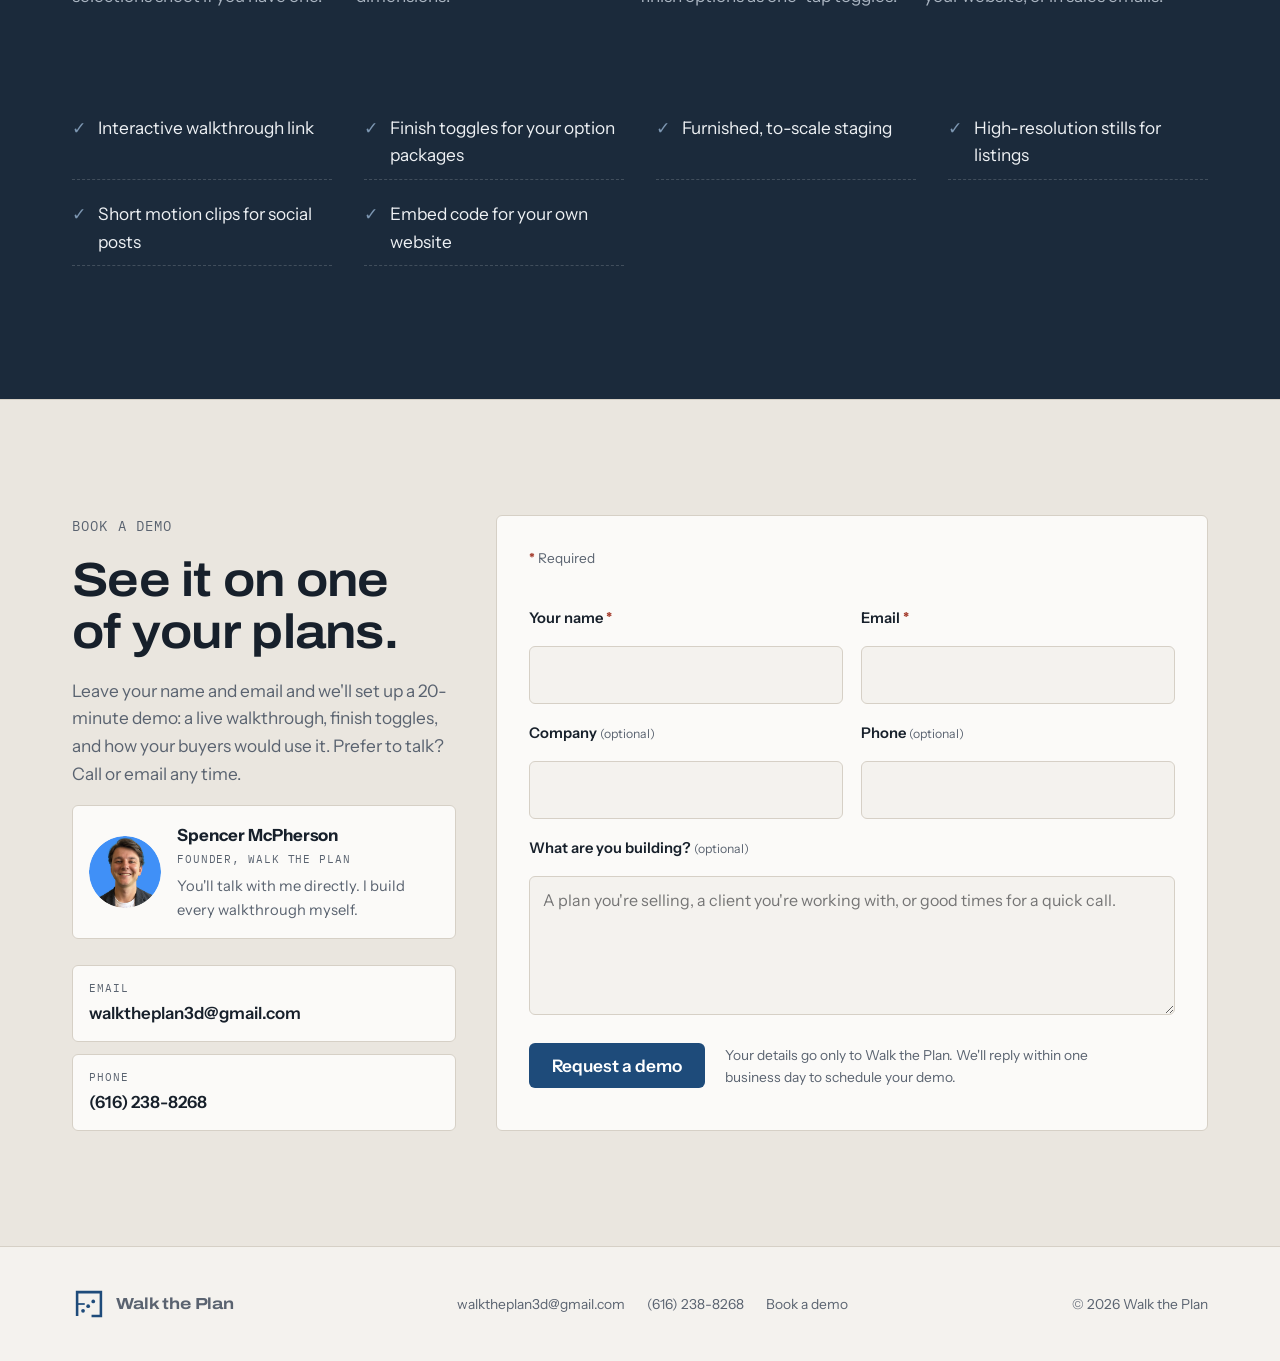
==== commit 4c109f9e: "Remove FAQ section until real customer questions come in The section, its nav link and its styles ar" ====
--- a/index.html
+++ b/index.html
@@ -24,7 +24,6 @@
       <a href="#why">Why 3D</a>
       <a href="#work">Our work</a>
       <a href="#process">How it works</a>
-      <a href="#faq">FAQ</a>
     </nav>
     <a class="btn btn-primary" href="#demo">Book a demo</a>
   </div>
@@ -283,43 +282,6 @@
     </div>
   </section>
 
-  <!-- FAQ -->
-  <section class="section faq" id="faq">
-    <div class="wrap faq-grid">
-      <div class="section-head">
-        <p class="eyebrow">FAQ</p>
-        <h2>Questions builders ask first.</h2>
-        <p>Don't see yours? Call or email and we'll answer it directly.</p>
-      </div>
-      <div>
-        <details>
-          <summary>What do you need from me?</summary>
-          <p>Your floor plans and elevations, as PDF or CAD. If you offer finish packages, send the selections sheet too and we'll set those up as toggles.</p>
-        </details>
-        <details>
-          <summary>Do buyers need to download anything?</summary>
-          <p>No. The walkthrough opens in a web browser on a phone, tablet, or computer. Buyers tap a link and start walking.</p>
-        </details>
-        <details>
-          <summary>Can I put it on my website or listing?</summary>
-          <p>Yes. You get a link you can share anywhere, plus embed code to place the walkthrough directly on your own site.</p>
-        </details>
-        <details>
-          <summary>Can you model a home that hasn't been built yet?</summary>
-          <p>Yes, that's what it's for. If you have a plan set, we can build the walkthrough.</p>
-        </details>
-        <details>
-          <summary>How long does it take?</summary>
-          <p>It depends on the size of the plan, how many rooms you want furnished, and how many finish options you offer. We'll give you a delivery date once we've seen your plan.</p>
-        </details>
-        <details>
-          <summary>What does it cost?</summary>
-          <p>Pricing depends on square footage, furnishing, and the number of finish options. Book a demo and we'll walk you through a sample home, then price your plan.</p>
-        </details>
-      </div>
-    </div>
-  </section>
-
   <!-- Demo request -->
   <section class="quote section" id="demo">
     <div class="wrap quote-grid">
--- a/styles.css
+++ b/styles.css
@@ -345,18 +345,6 @@
 .included li { display: flex; gap: 12px; align-items: baseline; padding-block: 10px; border-bottom: 1px dashed color-mix(in srgb, var(--band-ink) 18%, transparent); }
 .included li::before { content: "✓"; color: color-mix(in srgb, var(--accent) 55%, var(--band-ink)); font-weight: 700; }
 
-/* ---------- faq ---------- */
-
-.faq-grid { display: grid; gap: 40px; }
-@media (min-width: 900px) { .faq-grid { grid-template-columns: 0.8fr 1.2fr; } }
-.faq details { border-bottom: 1px solid var(--line); }
-.faq details:first-child { border-top: 1px solid var(--line); }
-.faq summary { cursor: pointer; list-style: none; padding: 20px 40px 20px 0; position: relative; font-weight: 600; font-size: var(--step-1); font-family: var(--display); font-stretch: 104%; letter-spacing: -0.01em; }
-.faq summary::-webkit-details-marker { display: none; }
-.faq summary::after { content: "+"; position: absolute; right: 4px; top: 16px; font: 400 1.6rem/1 var(--body); color: var(--accent); }
-.faq details[open] summary::after { content: "–"; }
-.faq details p { padding: 0 0 22px; color: var(--muted); max-width: 62ch; }
-
 /* ---------- quote ---------- */
 
 .quote { background: var(--surface); border-top: 1px solid var(--line); }
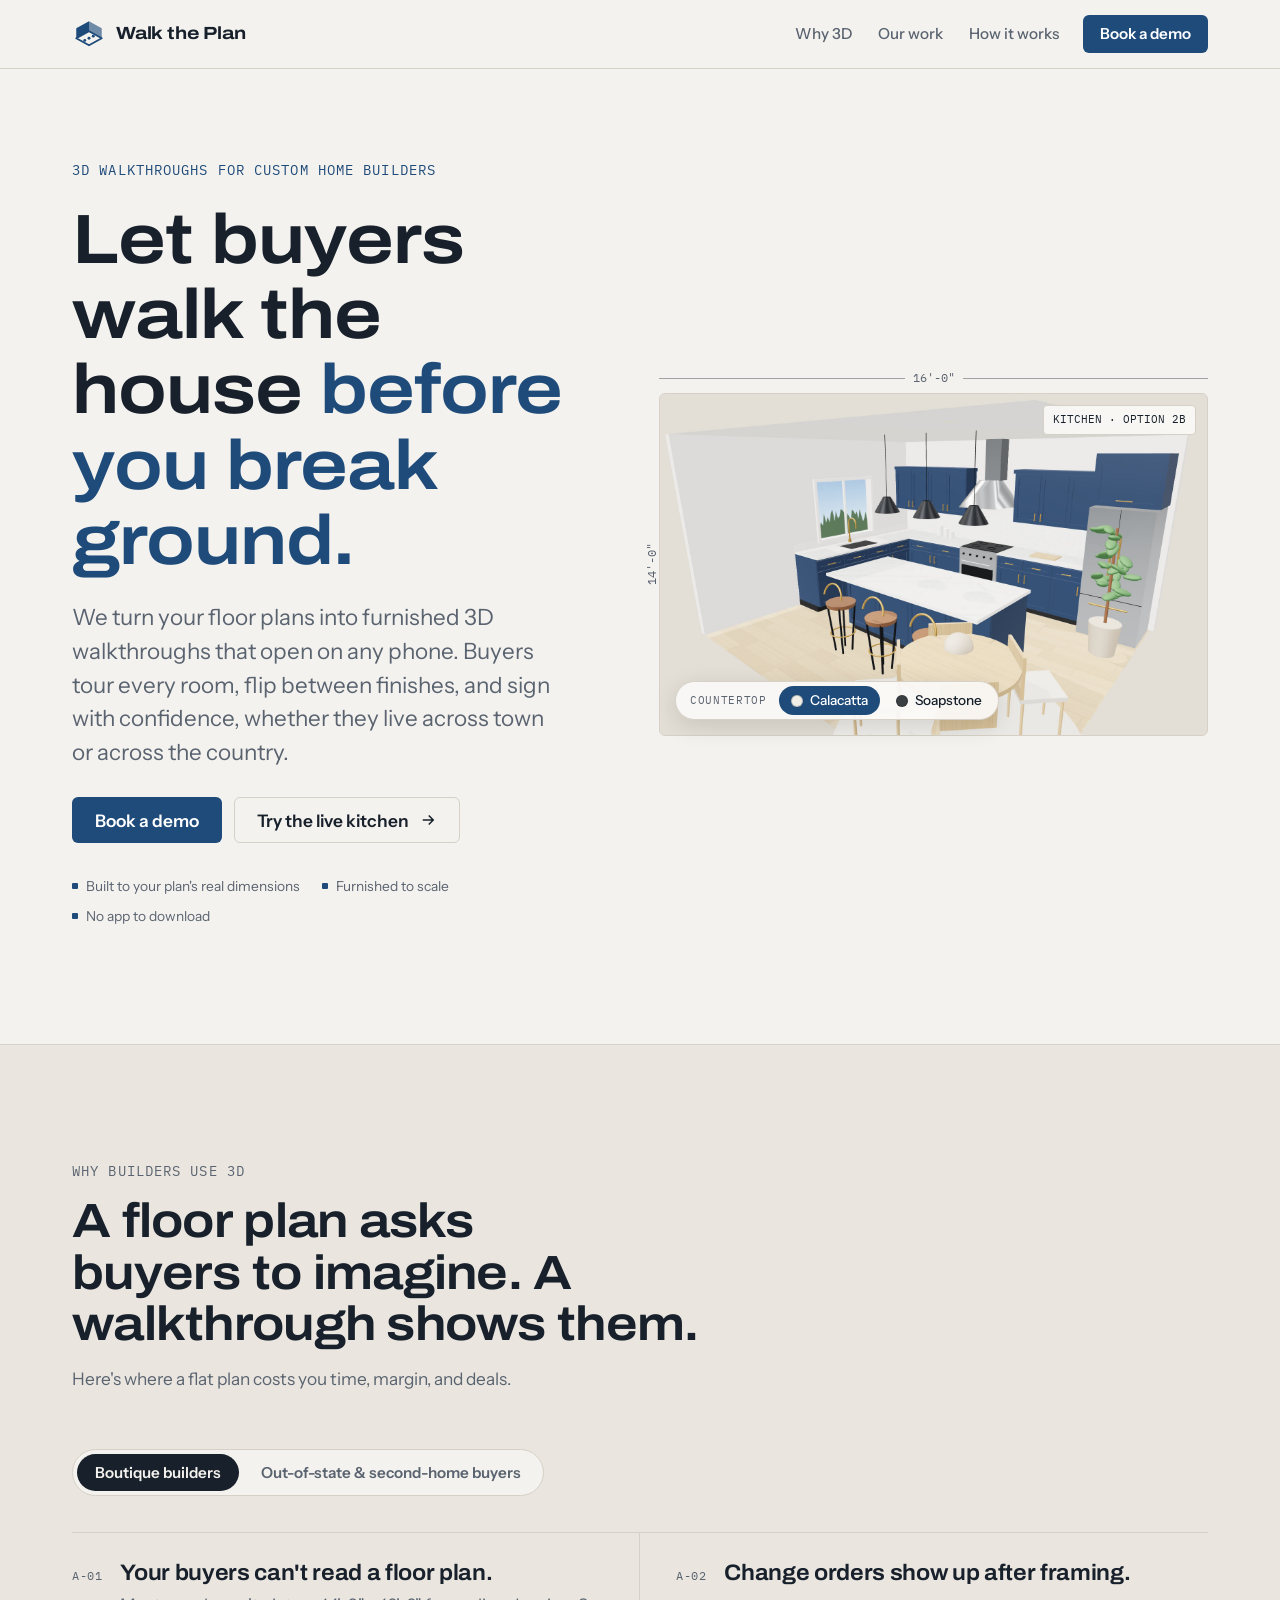
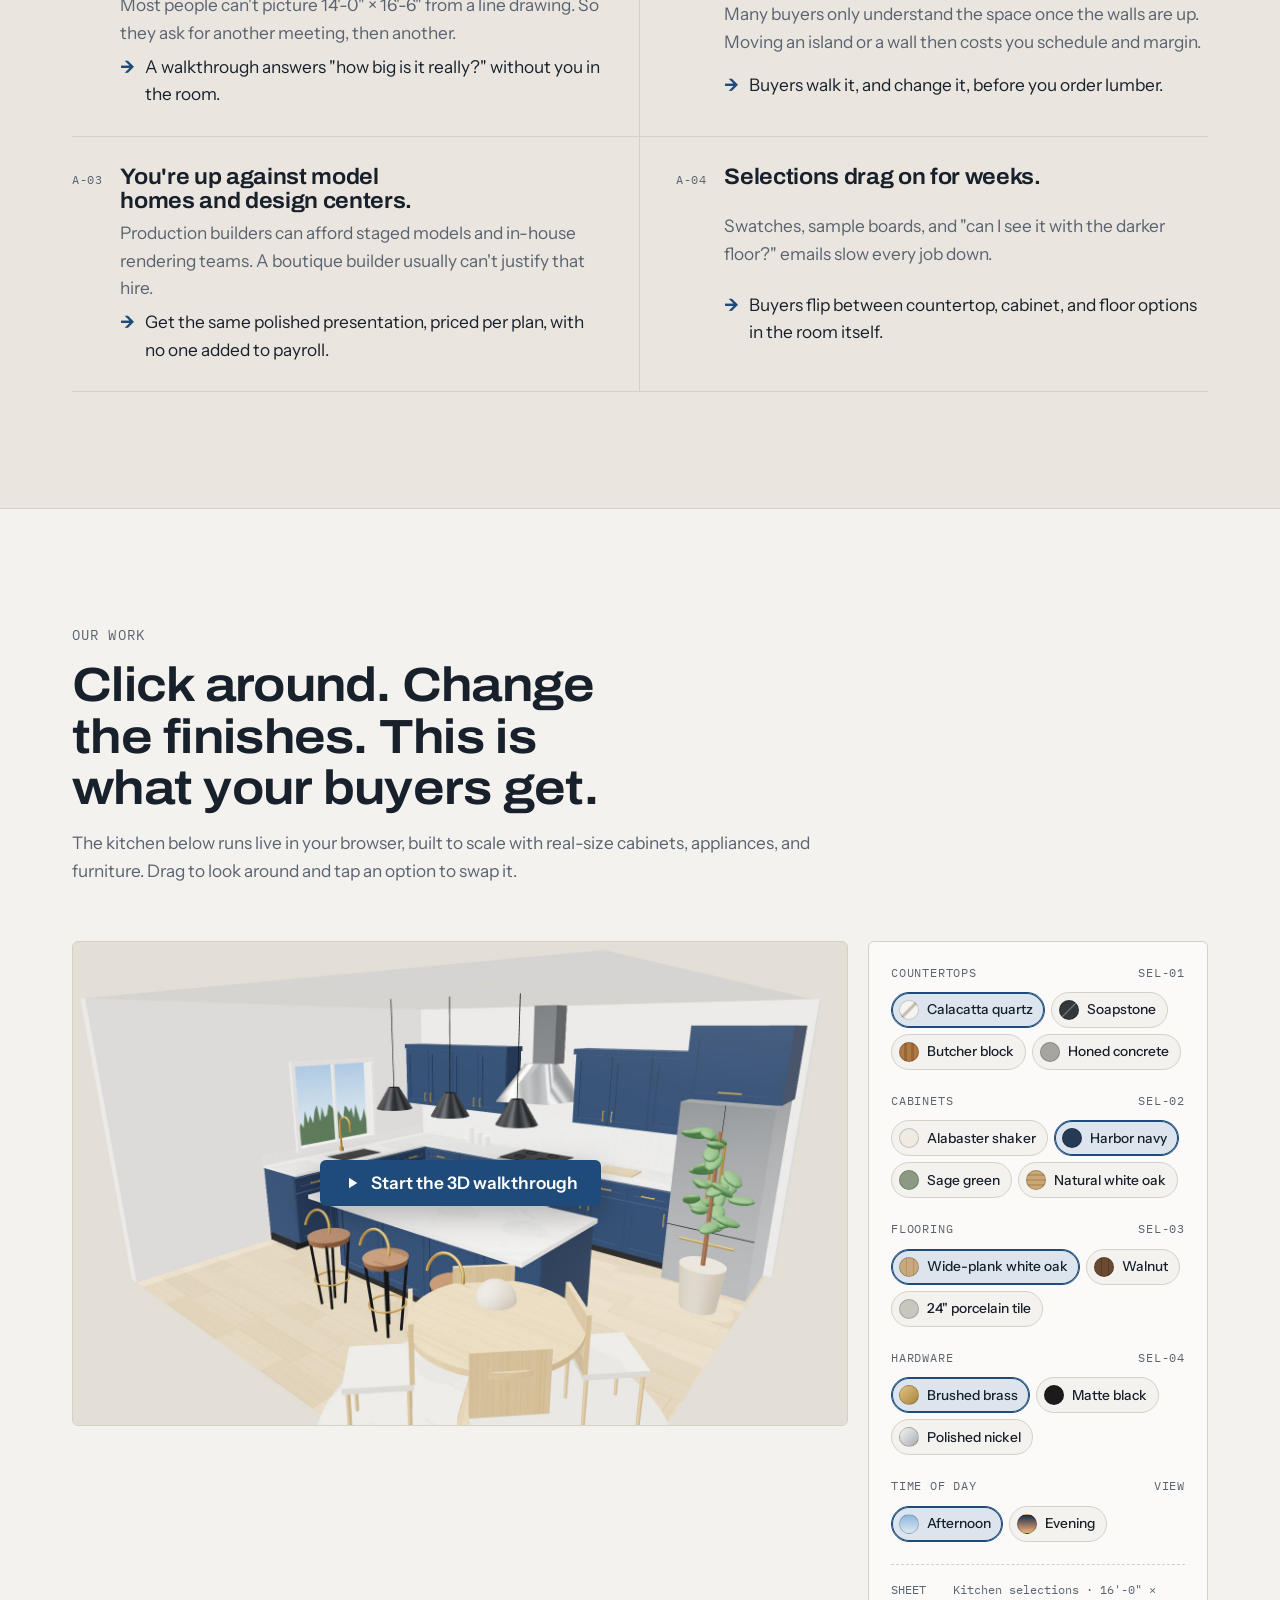
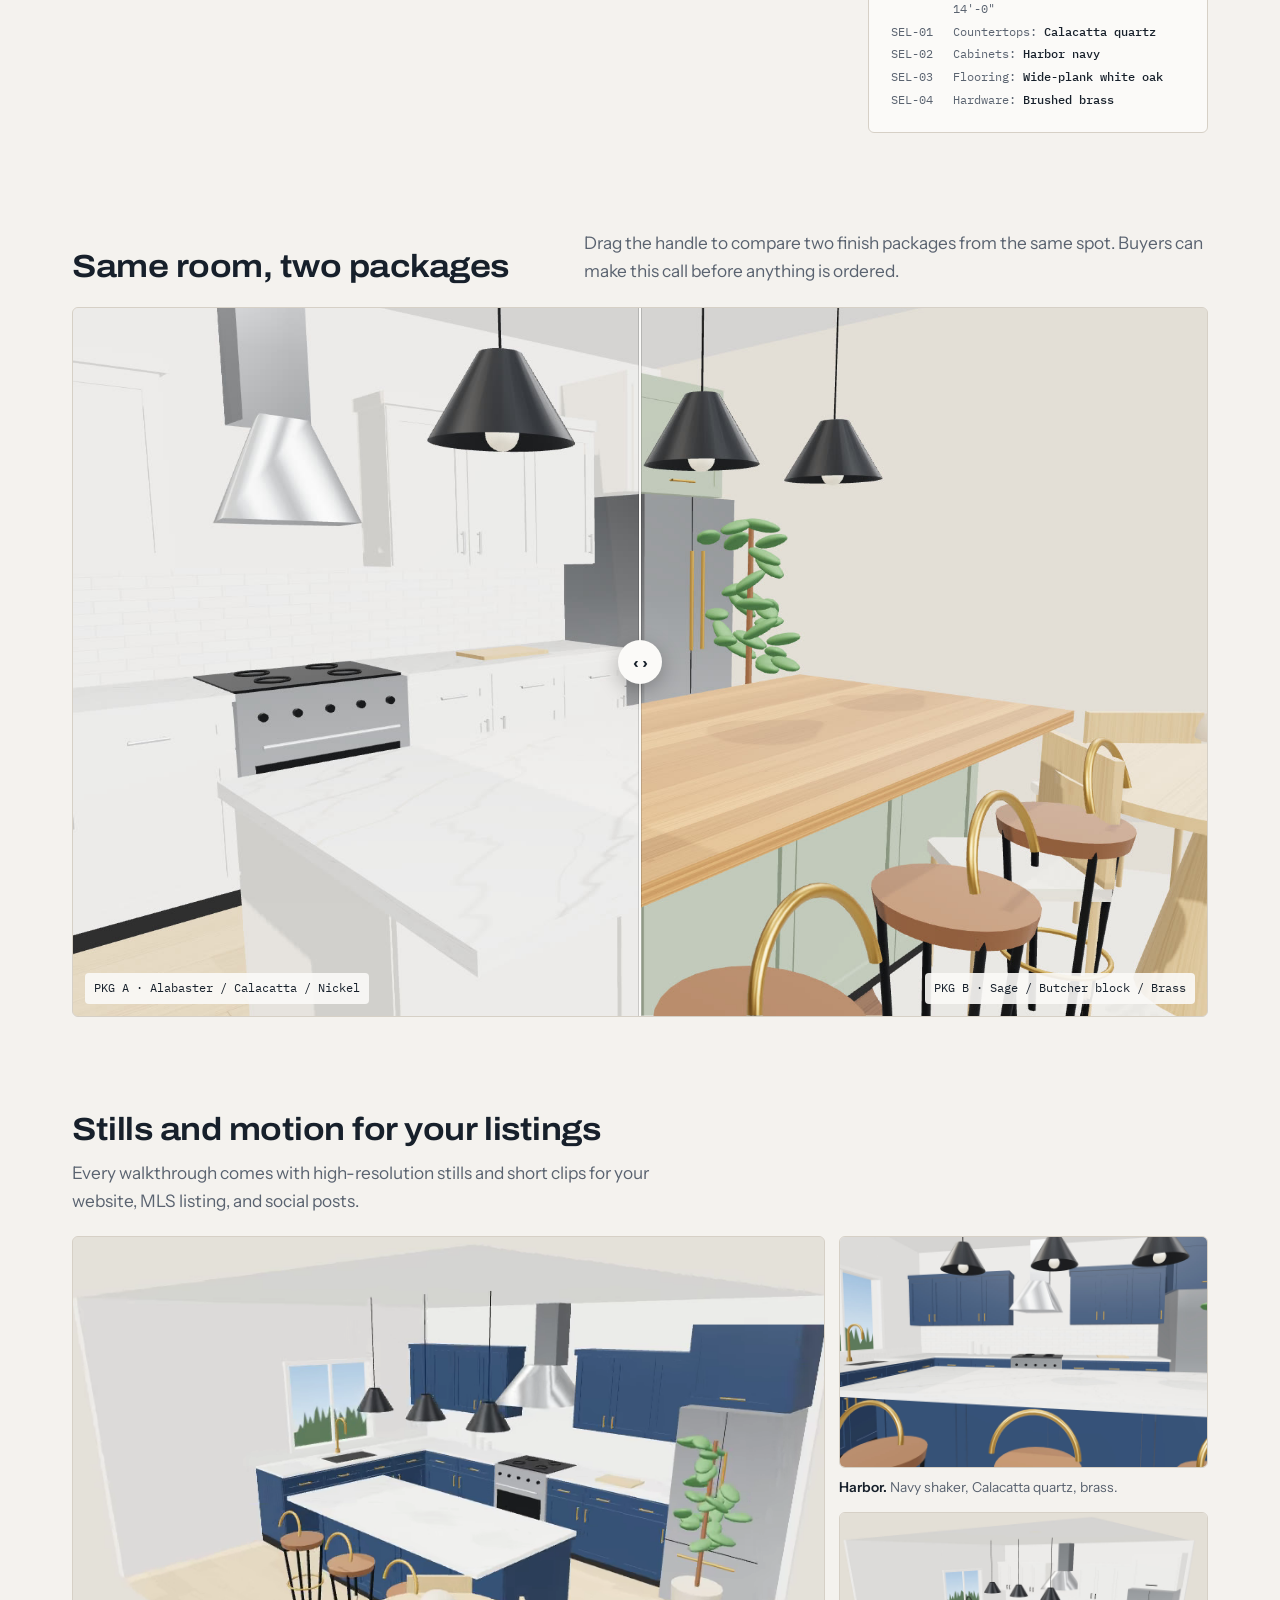
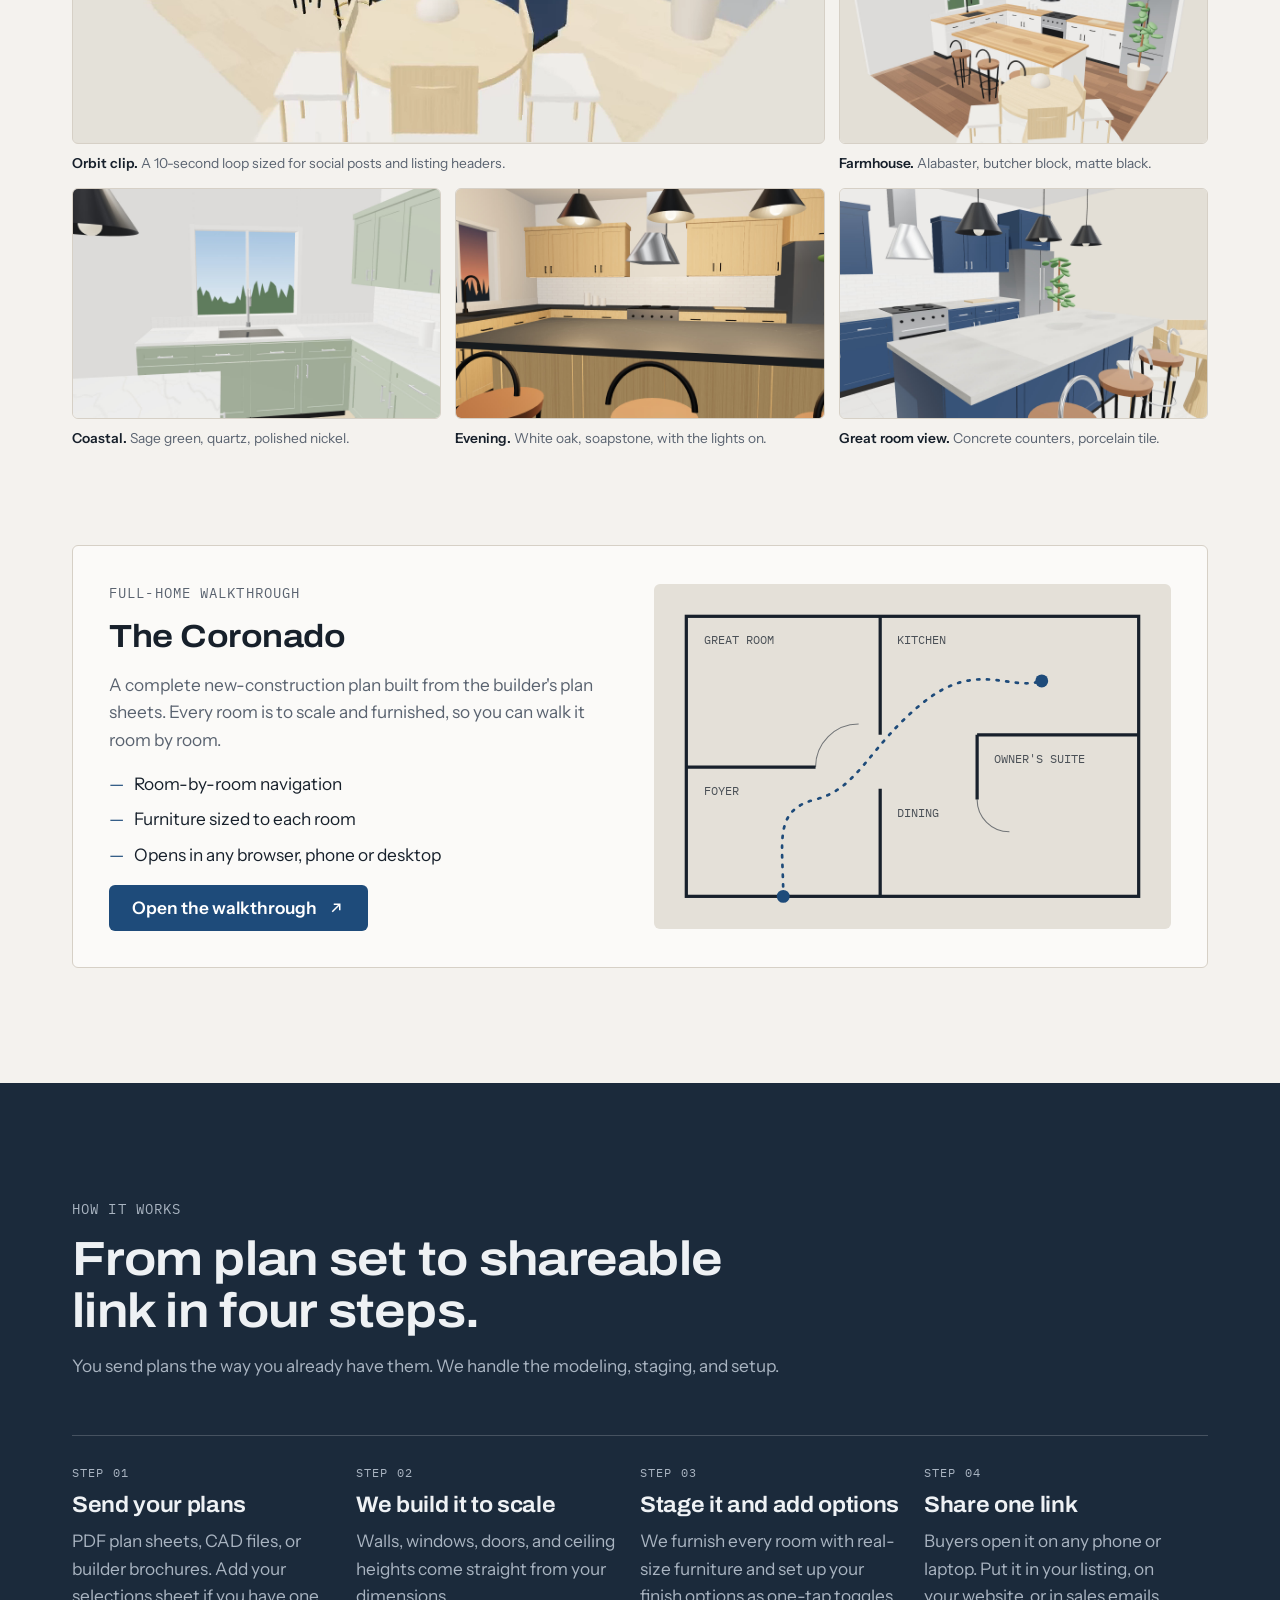
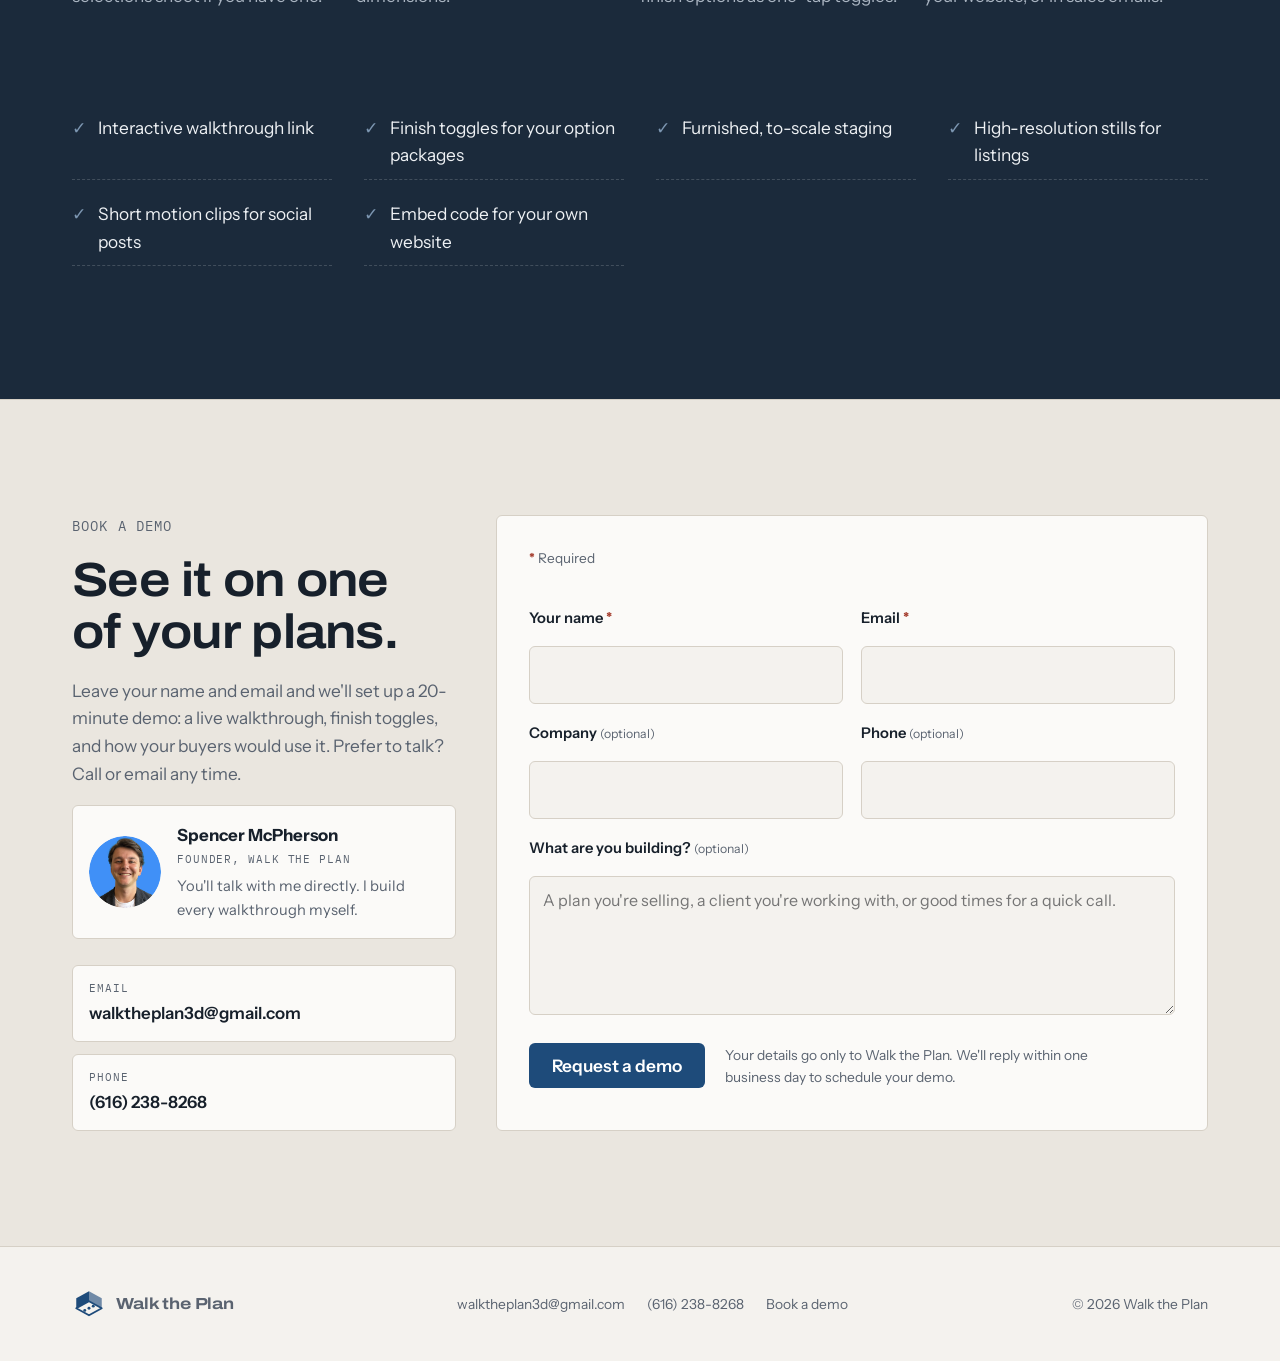
==== commit 09cbf203: "Use the Room corner logo in the header, footer and browser tab Adds favicon.svg (Chrome, Firefox, Ed" ====
--- a/index.html
+++ b/index.html
@@ -7,17 +7,21 @@
 <meta property="og:image" content="https://walktheplan3d.com/img/hero-calacatta.jpg">
 <meta property="og:url" content="https://walktheplan3d.com/">
 <meta name="twitter:card" content="summary_large_image">
-<link rel="icon" href="data:image/svg+xml,%3Csvg xmlns='http://www.w3.org/2000/svg' viewBox='0 0 40 40'%3E%3Crect width='40' height='40' rx='8' fill='%231e4b7a'/%3E%3Cpath d='M9 31V9h22v22H22' fill='none' stroke='white' stroke-width='3'/%3E%3Ccircle cx='15' cy='25' r='2' fill='white'/%3E%3Ccircle cx='21' cy='19' r='2' fill='white'/%3E%3C/svg%3E">
+<link rel="icon" href="favicon.svg" type="image/svg+xml">
+<link rel="icon" href="favicon-32.png" type="image/png" sizes="32x32">
+<link rel="apple-touch-icon" href="apple-touch-icon.png">
 <link rel="preconnect" href="https://fonts.googleapis.com">
 <link rel="preconnect" href="https://fonts.gstatic.com" crossorigin>
 <link rel="stylesheet" href="https://fonts.googleapis.com/css2?family=Archivo:wdth,wght@62..125,400..800&family=IBM+Plex+Mono:wght@400;500&family=Instrument+Sans:wght@400;500;600&display=swap">
 <link rel="stylesheet" href="styles.css">
+<!-- Vercel Web Analytics: page views, referrers, countries, devices -->
+<script defer src="/_vercel/insights/script.js"></script>
 <script type="importmap">{ "imports": { "three": "./vendor/three.module.min.js" } }</script>
 
 <header class="site-header">
   <div class="wrap">
     <a class="brand" href="#top" aria-label="Walk the Plan home">
-      <svg viewBox="0 0 40 40" aria-hidden="true"><path d="M6 34V6h28v28H23" fill="none" stroke="currentColor" stroke-width="3"/><path d="M6 20h9" stroke="currentColor" stroke-width="2"/><circle cx="13" cy="28" r="2.2" fill="currentColor"/><circle cx="19" cy="22.5" r="2.2" fill="currentColor"/><circle cx="25" cy="17" r="2.2" fill="currentColor"/></svg>
+      <svg viewBox="0 0 48 48" aria-hidden="true"><polygon points="6,30 24,20 24,6 6,16" fill="currentColor"/><polygon points="24,20 42,30 42,16 24,6" fill="currentColor" fill-opacity="0.62"/><polygon points="24,40 42,30 24,20 6,30" fill="none" stroke="currentColor" stroke-width="2.5" stroke-linejoin="round"/><circle cx="18" cy="33" r="2.1" fill="currentColor"/><circle cx="24" cy="30" r="2.1" fill="currentColor"/><circle cx="30" cy="27" r="2.1" fill="currentColor"/></svg>
       <span>Walk the Plan</span>
     </a>
     <nav class="nav" aria-label="Main">
@@ -342,7 +346,7 @@
 <footer class="site-footer">
   <div class="wrap">
     <a class="brand" href="#top">
-      <svg viewBox="0 0 40 40" aria-hidden="true"><path d="M6 34V6h28v28H23" fill="none" stroke="currentColor" stroke-width="3"/><path d="M6 20h9" stroke="currentColor" stroke-width="2"/><circle cx="13" cy="28" r="2.2" fill="currentColor"/><circle cx="19" cy="22.5" r="2.2" fill="currentColor"/><circle cx="25" cy="17" r="2.2" fill="currentColor"/></svg>
+      <svg viewBox="0 0 48 48" aria-hidden="true"><polygon points="6,30 24,20 24,6 6,16" fill="currentColor"/><polygon points="24,20 42,30 42,16 24,6" fill="currentColor" fill-opacity="0.62"/><polygon points="24,40 42,30 24,20 6,30" fill="none" stroke="currentColor" stroke-width="2.5" stroke-linejoin="round"/><circle cx="18" cy="33" r="2.1" fill="currentColor"/><circle cx="24" cy="30" r="2.1" fill="currentColor"/><circle cx="30" cy="27" r="2.1" fill="currentColor"/></svg>
       <span>Walk the Plan</span>
     </a>
     <nav aria-label="Footer">
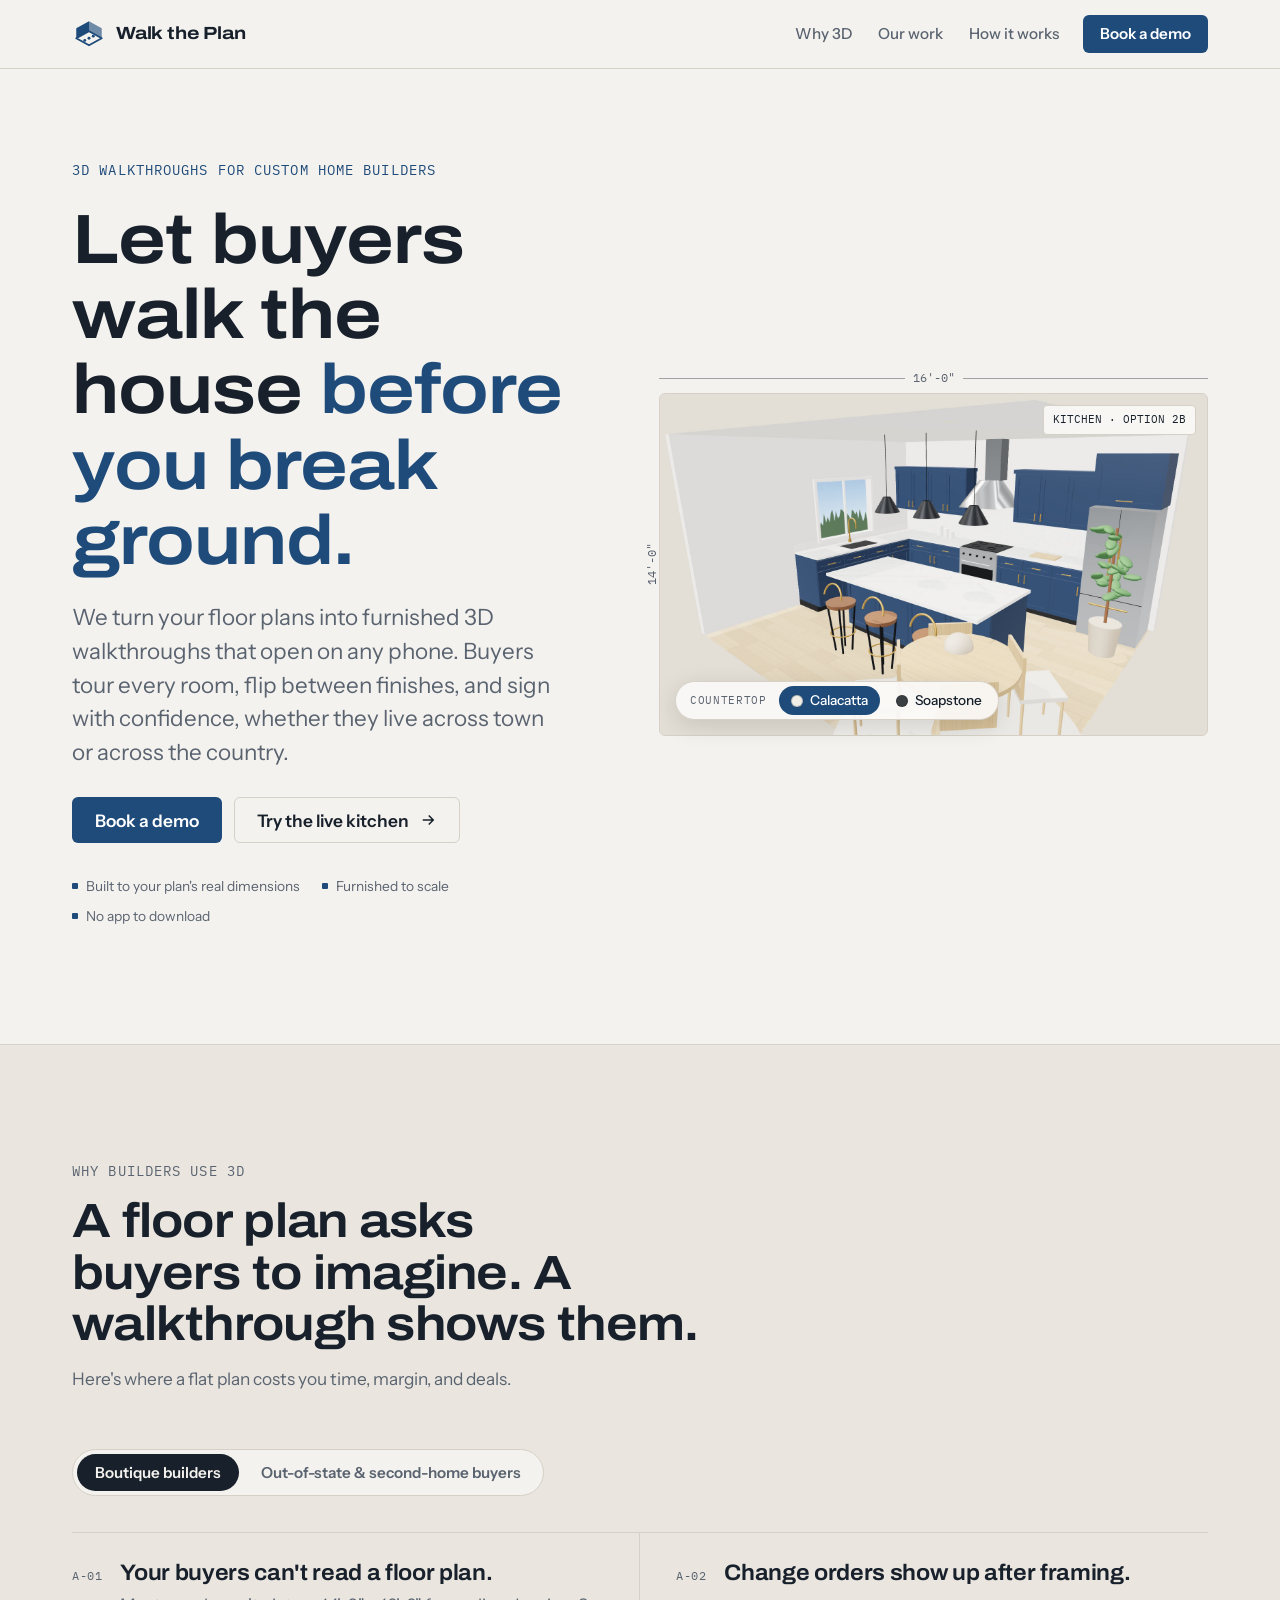
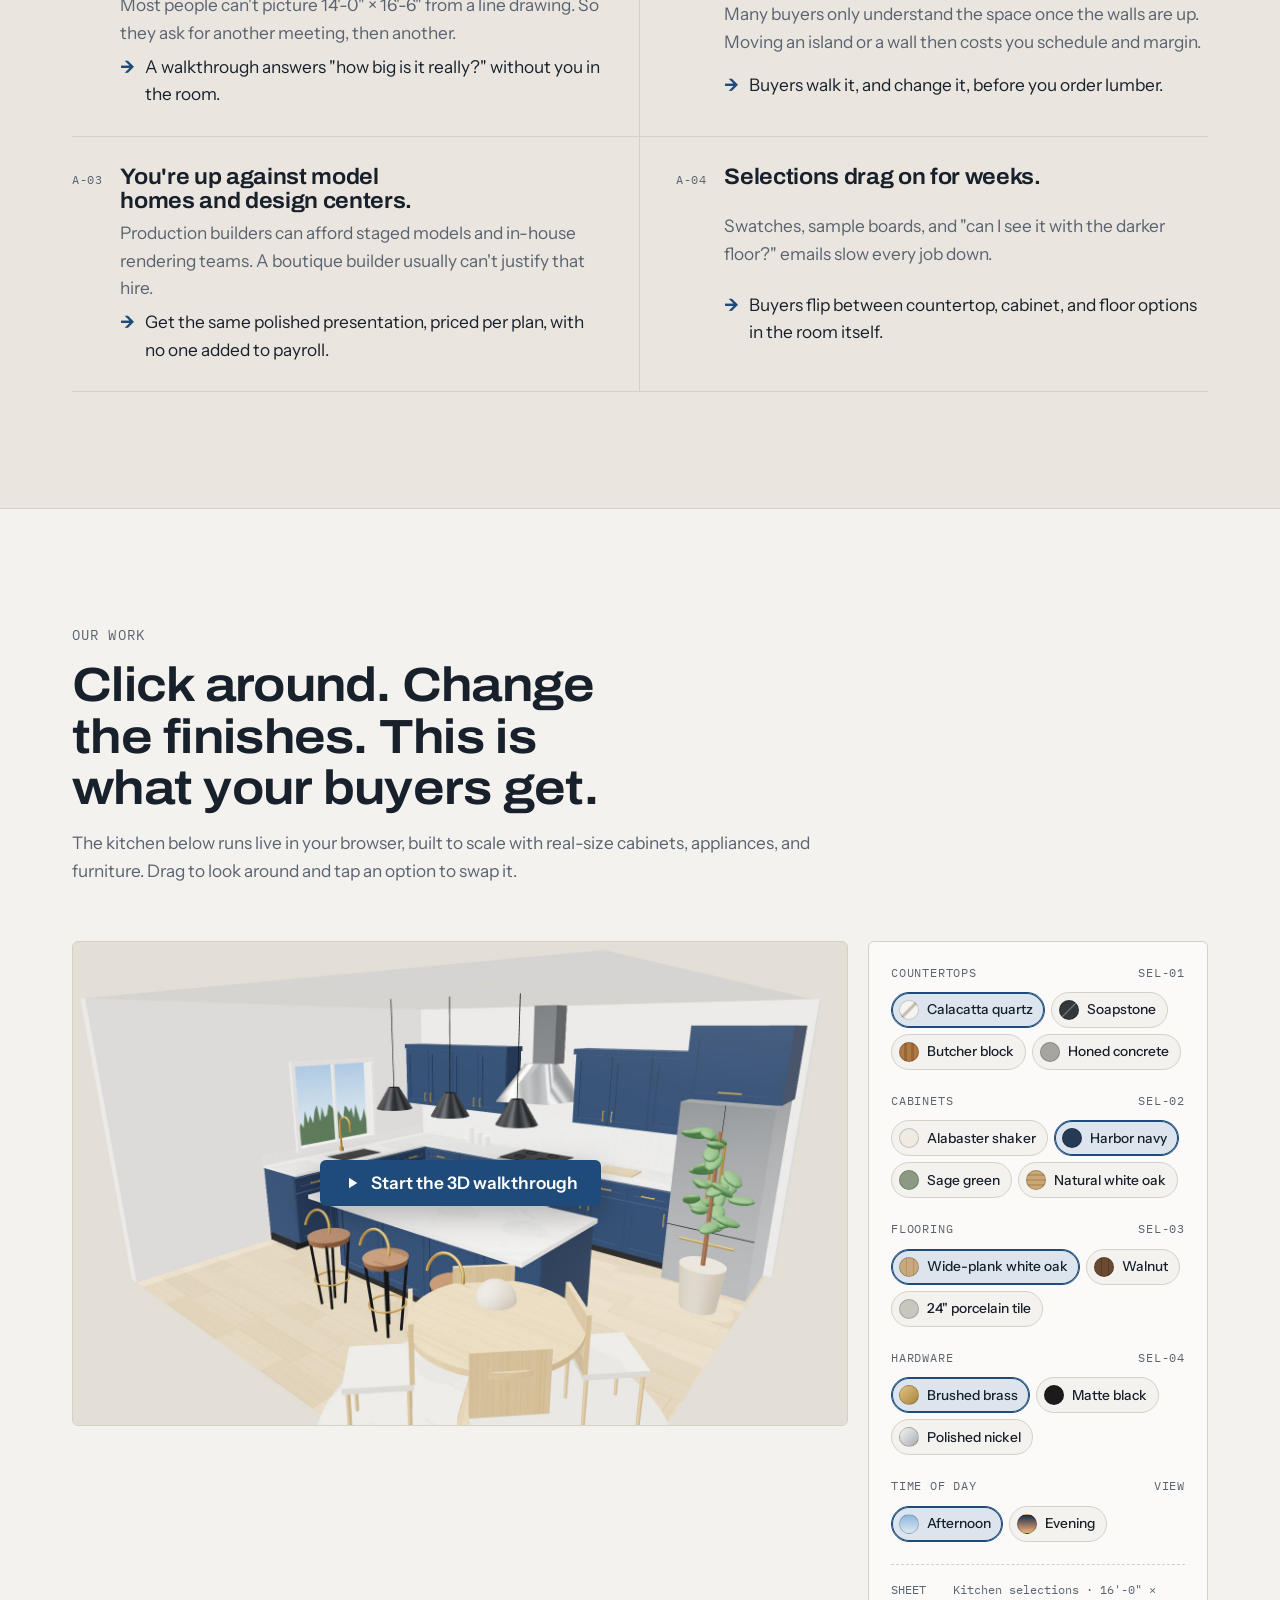
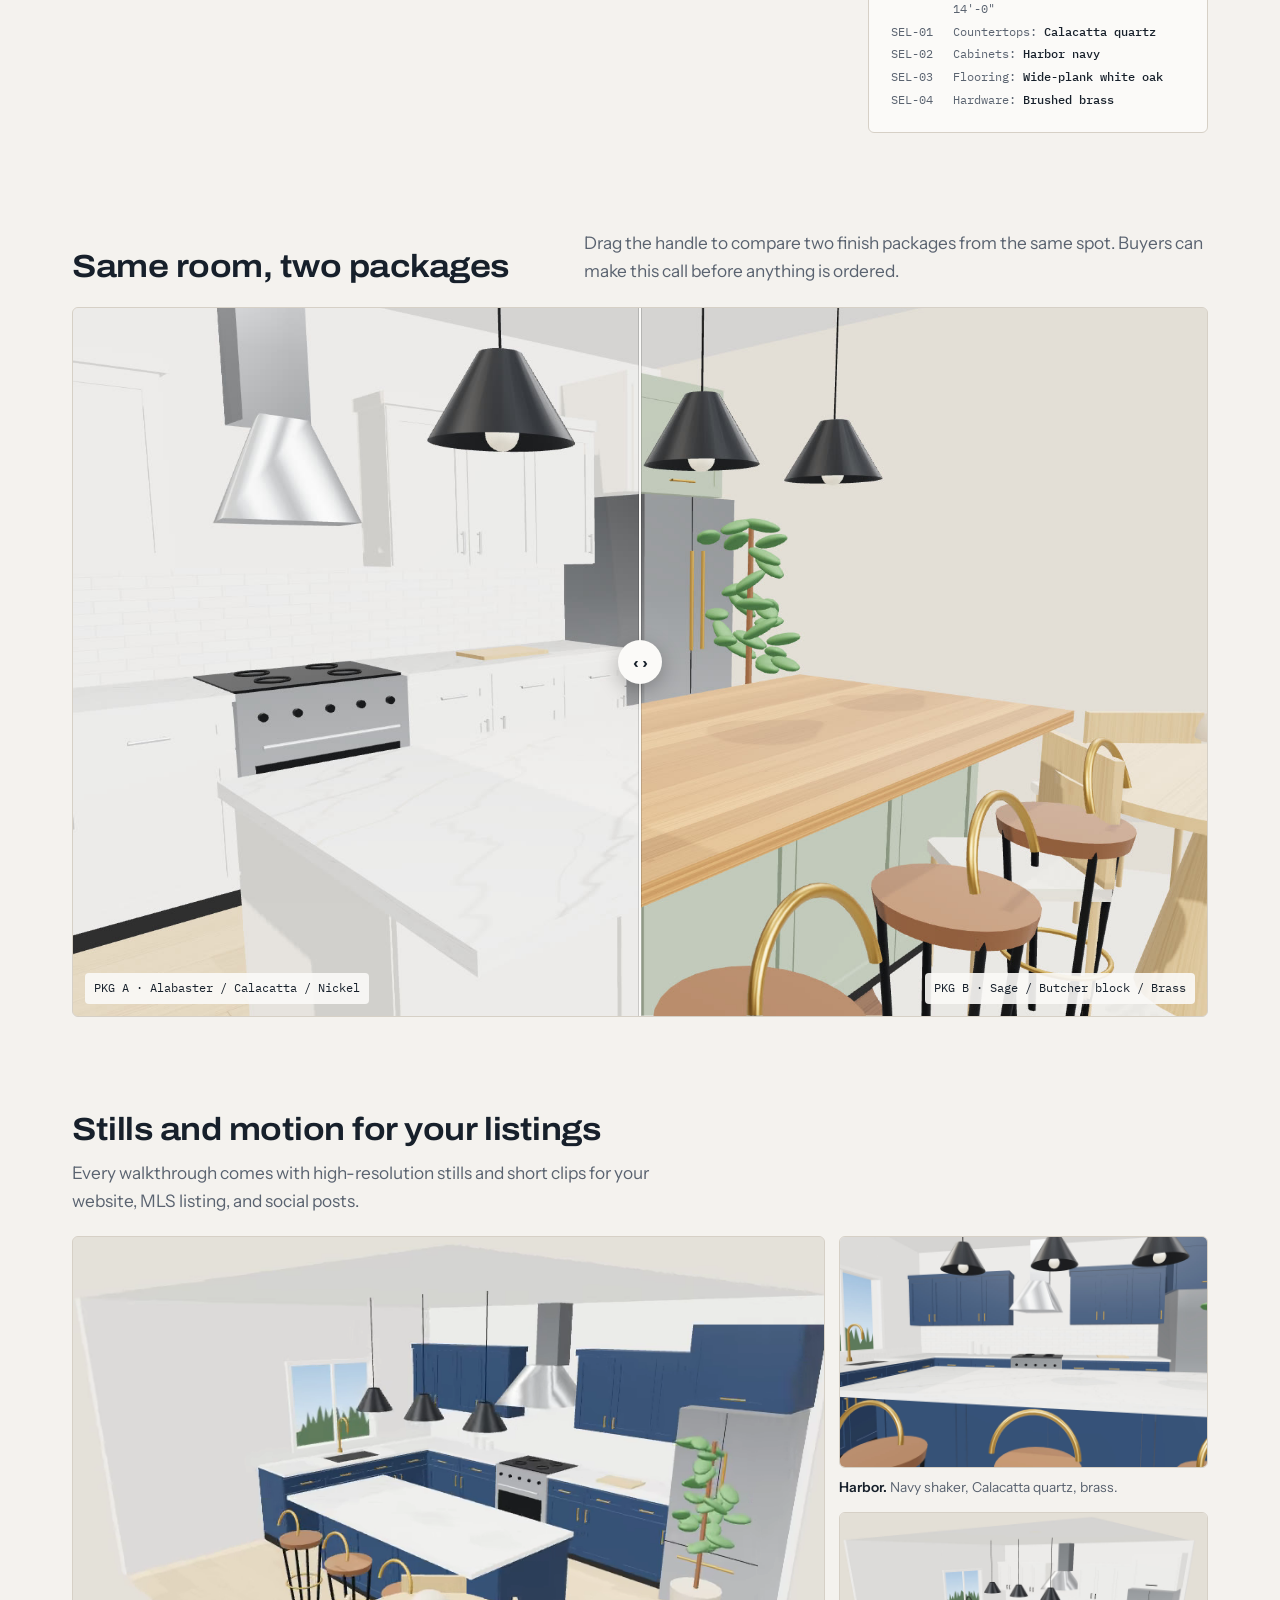
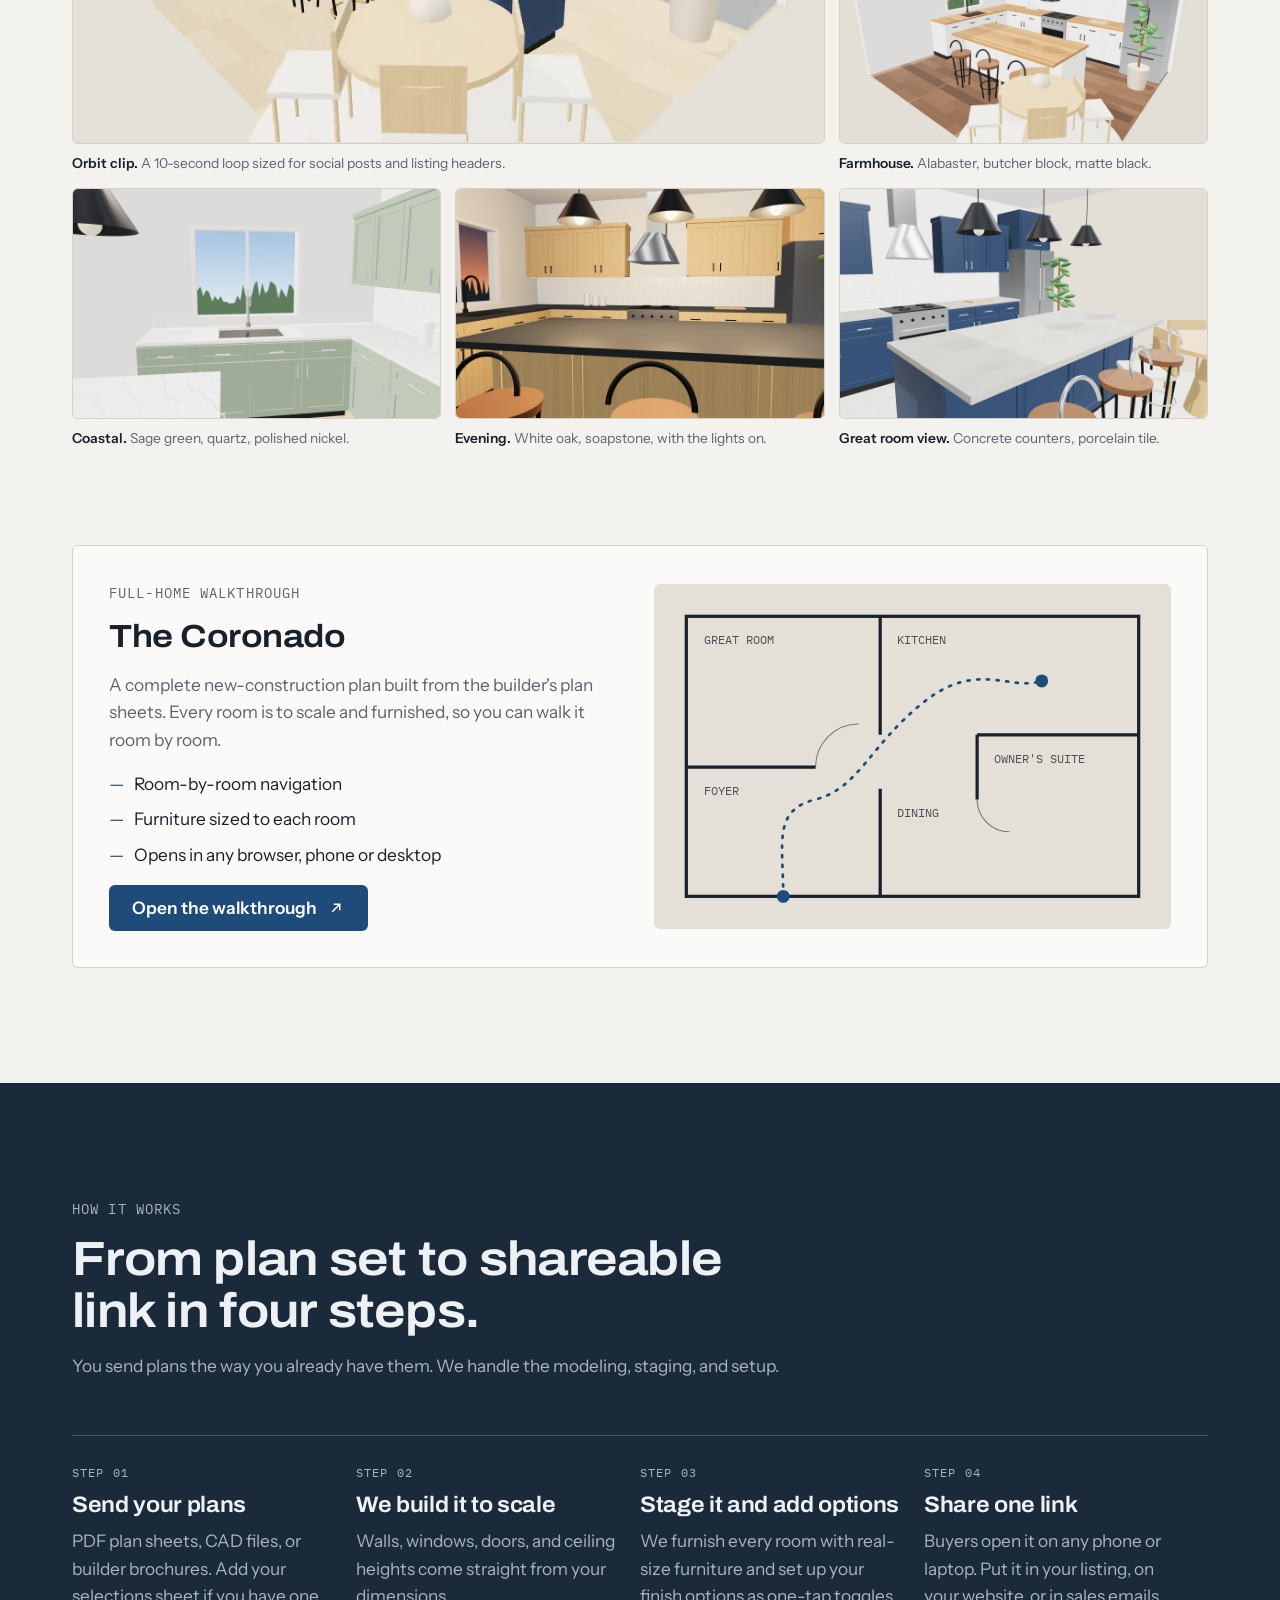
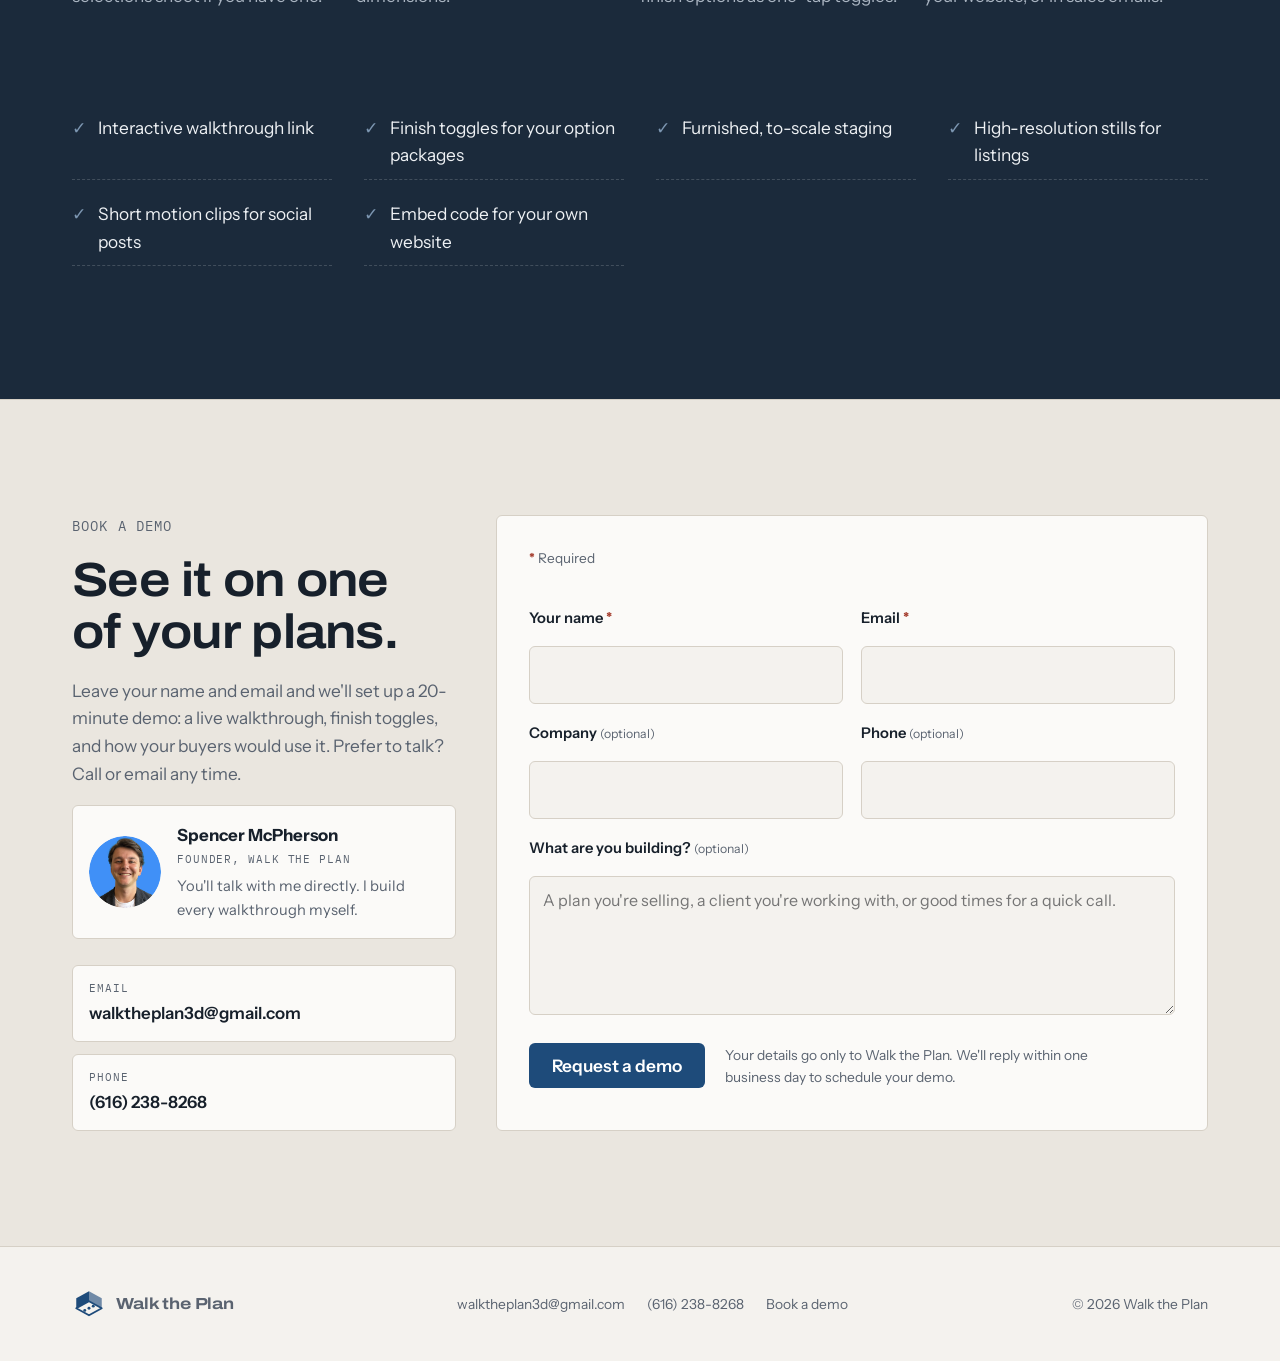
==== commit d1d0a6c4: "Add ?notrack=1 owner opt-out from Vercel and GA4 analytics Co-Authored-By: Claude Opus 5.5 <noreply@" ====
--- a/index.html
+++ b/index.html
@@ -7,13 +7,23 @@
 <meta property="og:image" content="https://walktheplan3d.com/img/hero-calacatta.jpg">
 <meta property="og:url" content="https://walktheplan3d.com/">
 <meta name="twitter:card" content="summary_large_image">
-<link rel="icon" href="favicon.svg" type="image/svg+xml">
-<link rel="icon" href="favicon-32.png" type="image/png" sizes="32x32">
-<link rel="apple-touch-icon" href="apple-touch-icon.png">
+<link rel="icon" href="/favicon.ico?v=2" sizes="48x48">
+<link rel="icon" href="/favicon.svg?v=2" type="image/svg+xml" sizes="any">
+<link rel="apple-touch-icon" href="/apple-touch-icon.png?v=2">
 <link rel="preconnect" href="https://fonts.googleapis.com">
 <link rel="preconnect" href="https://fonts.gstatic.com" crossorigin>
 <link rel="stylesheet" href="https://fonts.googleapis.com/css2?family=Archivo:wdth,wght@62..125,400..800&family=IBM+Plex+Mono:wght@400;500&family=Instrument+Sans:wght@400;500;600&display=swap">
 <link rel="stylesheet" href="styles.css">
+<!-- Owner opt-out: open /?notrack=1 once per device to stop counting your own visits (/?notrack=0 undoes it) -->
+<script>
+(function () {
+  try {
+    var v = new URLSearchParams(location.search).get('notrack');
+    if (v === '1') { localStorage.setItem('wtp-notrack', '1'); localStorage.setItem('va-disable', 'true'); }
+    else if (v === '0') { localStorage.removeItem('wtp-notrack'); localStorage.removeItem('va-disable'); }
+  } catch (e) {}
+})();
+</script>
 <!-- Vercel Web Analytics: page views, referrers, countries, devices -->
 <script defer src="/_vercel/insights/script.js"></script>
 <script type="importmap">{ "imports": { "three": "./vendor/three.module.min.js" } }</script>
